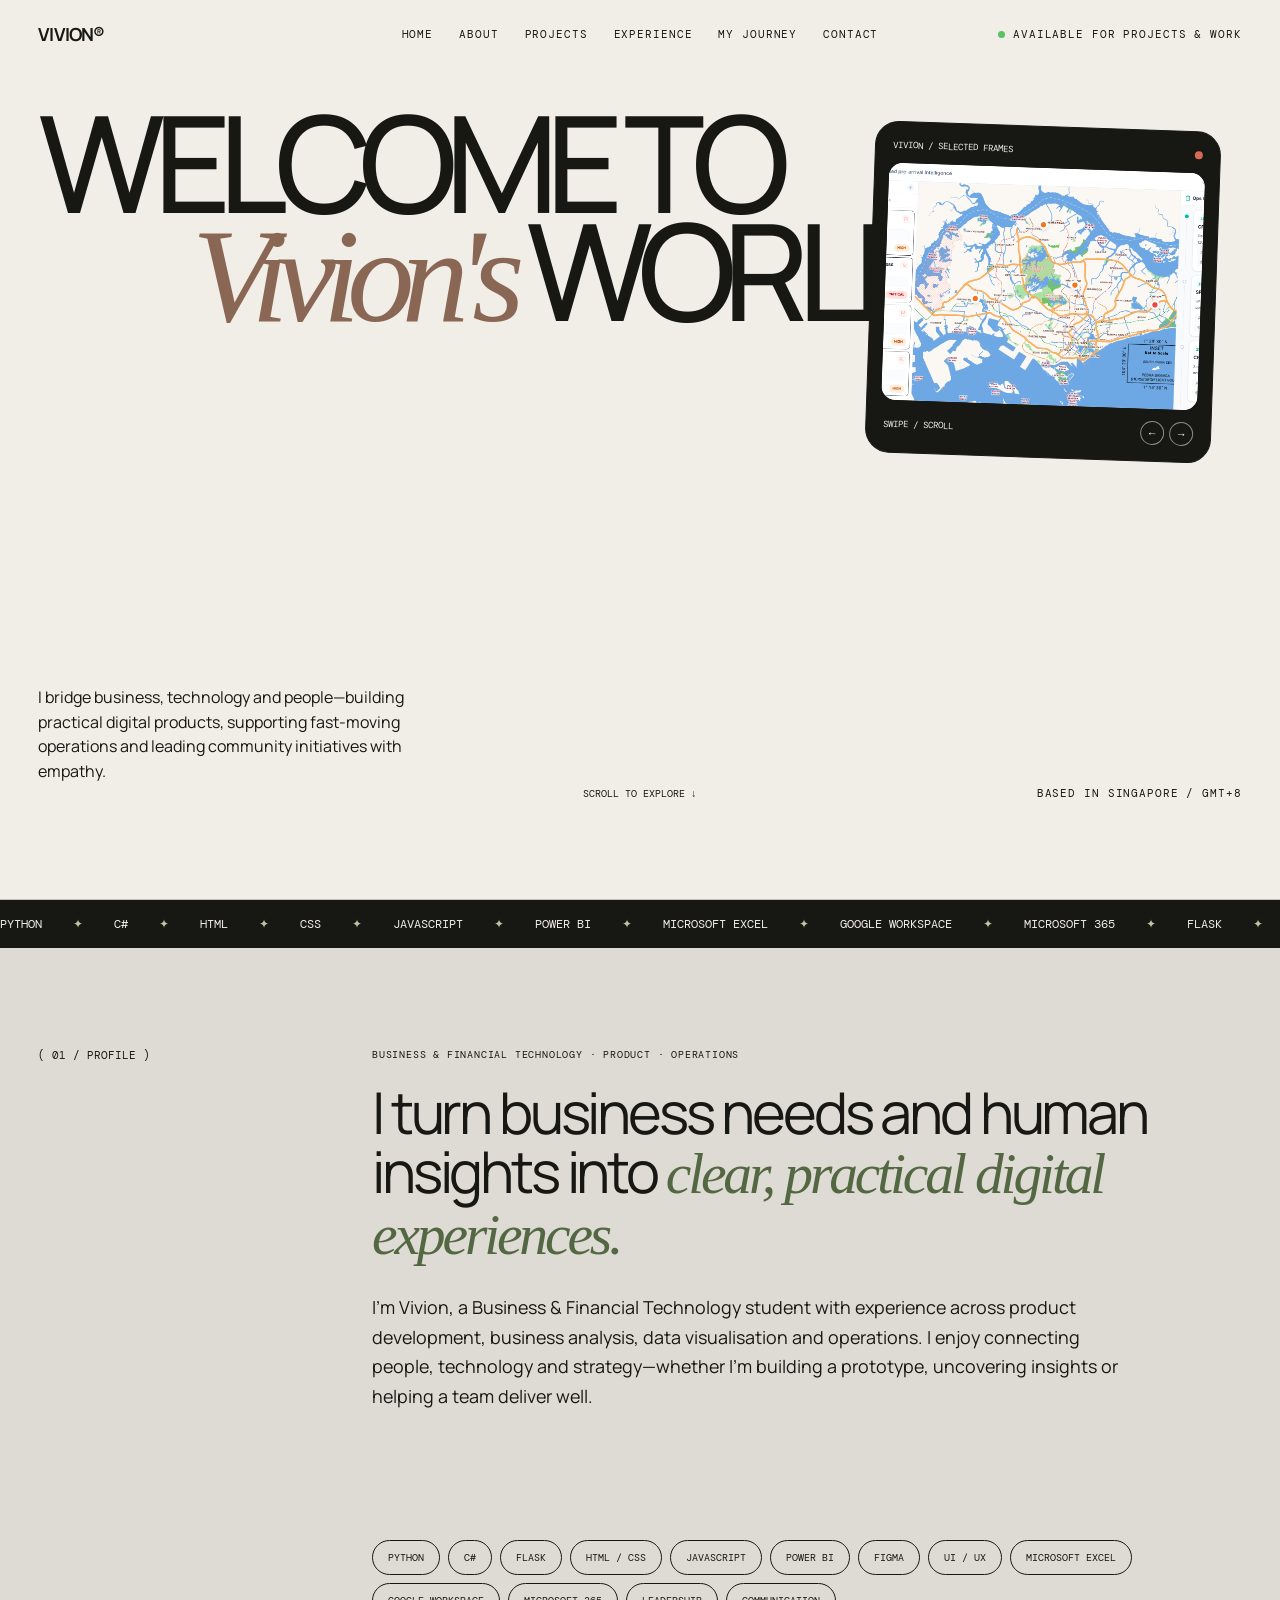
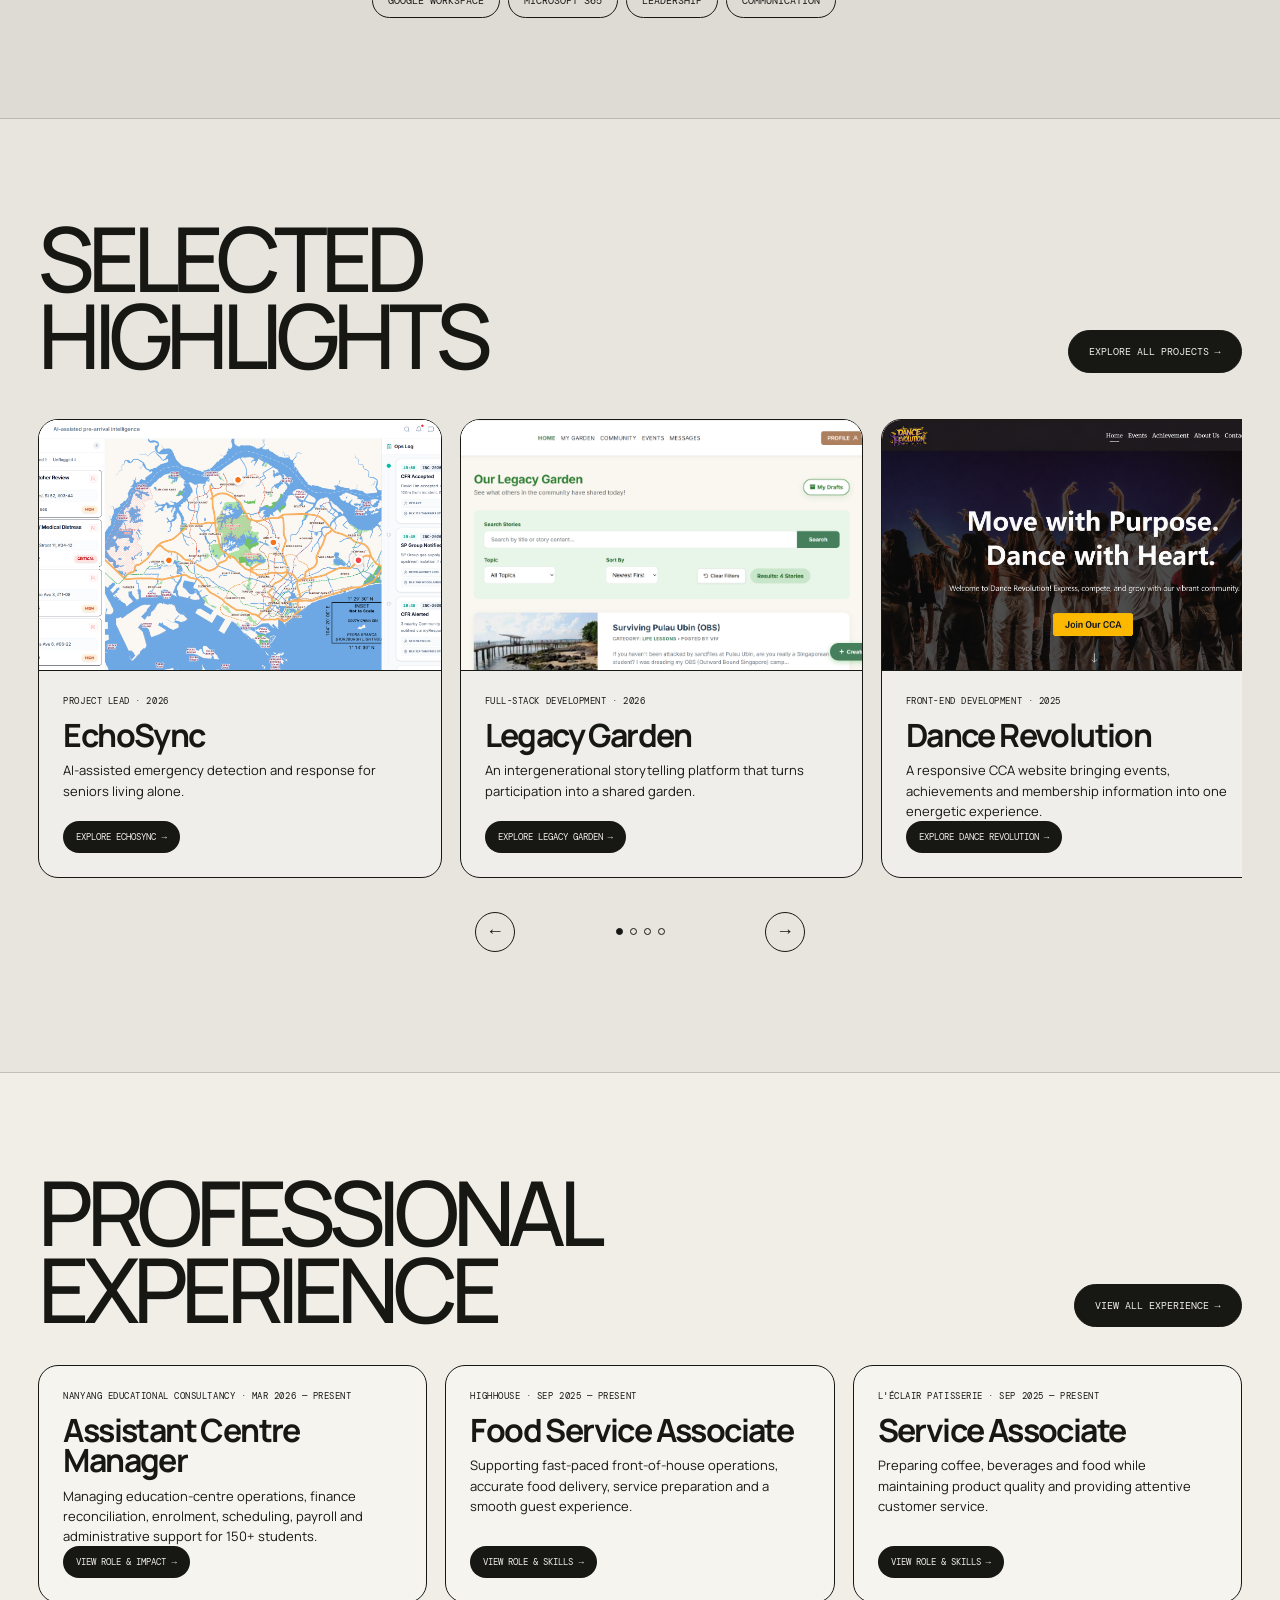
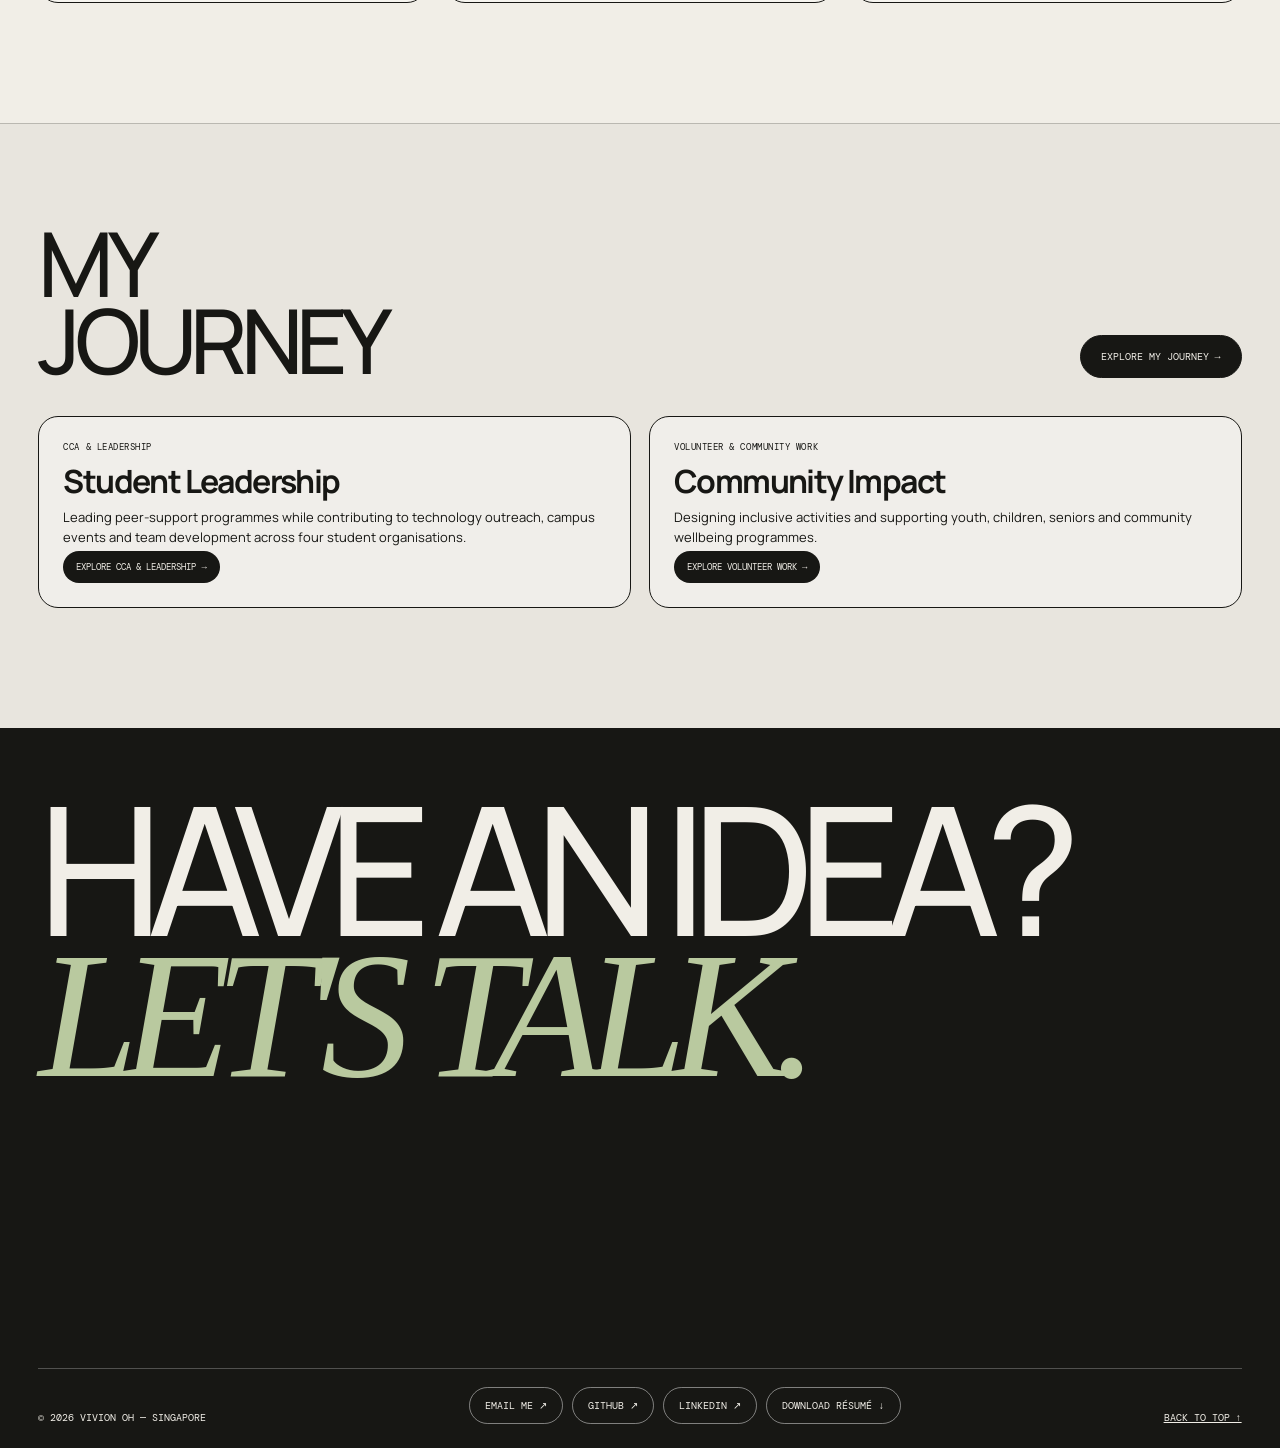
==== index.html @ d079654f "g" ====
<!doctype html>
<html lang="en">
<head>
  <meta charset="UTF-8">
  <meta name="viewport" content="width=device-width, initial-scale=1.0">
  <meta name="description" content="Vivion — multidisciplinary digital designer and creative developer.">
  <title>Vivion — Digital Designer</title>
  <style>
    @import url('https://fonts.googleapis.com/css2?family=DM+Mono:wght@300;400;500&family=Manrope:wght@400;500;600;700&display=swap');

    :root {
      --ink: #171714;
      --paper: #f1eee7;
      --acid: #b9c99f;
      --orange: #8a6654;
      --blue: #d8ddd3;
      --line: rgba(23, 23, 20, .22);
    }

    * { box-sizing: border-box; }
    html { scroll-behavior: smooth; }
    body {
      margin: 0;
      color: var(--ink);
      background: var(--paper);
      font-family: Manrope, sans-serif;
      overflow-x: hidden;
    }

    a, button { color: inherit; }
    ::selection { color: var(--ink); background: var(--acid); }

    .loader {
      position: fixed;
      inset: 0;
      z-index: 99;
      display: grid;
      align-items: end;
      padding: clamp(24px, 5vw, 72px);
      color: var(--paper);
      background: var(--ink);
      transition: transform .9s cubic-bezier(.77,0,.18,1);
    }
    .loader.done { transform: translateY(-101%); }
    .loader-title { max-width: 1400px; font-size: clamp(50px, 11vw, 170px); line-height: .78; letter-spacing: -.085em; text-transform: uppercase; }
    .loader-title em { color: var(--acid); font-family: "Times New Roman", serif; font-weight: 400; text-transform: none; }
    .loader small { position: absolute; top: 32px; right: 40px; font: 12px DM Mono, monospace; }

    nav {
      position: fixed;
      z-index: 80;
      top: 0;
      left: 0;
      width: 100%;
      padding: 22px clamp(20px, 3vw, 44px);
      display: grid;
      grid-template-columns: 1fr auto 1fr;
      align-items: center;
      font: 11px DM Mono, monospace;
      text-transform: uppercase;
      letter-spacing: .08em;
      background: rgba(241,238,231,.88);
      border-bottom: 1px solid transparent;
      backdrop-filter: blur(14px);
      transition: border-color .25s;
    }
    nav.scrolled { border-color: var(--line); }
    .brand { font: 700 18px Manrope, sans-serif; letter-spacing: -.05em; text-decoration: none; }
    .nav-links { display: flex; align-items: center; gap: 26px; }
    .nav-links a { text-decoration: none; }
    .nav-links a::after { content: ""; display: block; width: 0; height: 1px; background: currentColor; transition: width .25s; }
    .nav-links a:hover::after { width: 100%; }
    .availability { justify-self: end; display: flex; align-items: center; gap: 8px; }
    .availability::before { content: ""; width: 7px; height: 7px; background: #58c366; border-radius: 50%; animation: pulse 1.8s infinite; }

    .hero {
      min-height: 100svh;
      padding: clamp(105px, 12vh, 145px) clamp(20px, 3vw, 44px) clamp(28px, 5vh, 50px);
      display: grid;
      grid-template-rows: auto 1fr auto;
      gap: clamp(35px, 6vh, 75px);
      position: relative;
      border-bottom: 1px solid var(--line);
    }
    .eyebrow { font: 11px DM Mono, monospace; text-transform: uppercase; letter-spacing: .08em; }
    .hero-title {
      margin: 0;
      max-width: 1500px;
      font-size: clamp(58px, 10.5vw, 168px);
      font-weight: 500;
      line-height: .8;
      letter-spacing: -.095em;
      text-transform: uppercase;
      align-self: center;
      position: relative;
      z-index: 1;
    }
    .hero-title .line { display: block; overflow: hidden; }
    .hero-title .line span { display: block; transform: translateY(110%); transition: transform 1s cubic-bezier(.16,1,.3,1); }
    .ready .hero-title .line span { transform: translateY(0); }
    .hero-title .line:nth-child(2) span { transition-delay: .12s; padding-left: 12vw; }
    .accent { font-family: "Times New Roman", serif; font-weight: 400; font-style: italic; text-transform: none; color: var(--orange); }
    .hero-bottom { display: grid; grid-template-columns: 1fr 1fr 1fr; align-items: end; gap: 24px; }
    .hero-copy { max-width: 560px; font-size: clamp(14px, 1.25vw, 18px); line-height: 1.55; }
    .scroll { justify-self: center; font: 10px DM Mono, monospace; text-transform: uppercase; }
    .hero-camera {
      position: absolute;
      right: clamp(20px, 5vw, 80px);
      top: clamp(105px, 14vh, 145px);
      width: clamp(260px, 27vw, 440px);
      padding: 14px;
      border: 1px solid var(--ink);
      border-radius: 24px;
      background: var(--ink);
      color: var(--paper);
      z-index: 2;
      transform: rotate(2deg);
    }
    .camera-top { display: flex; justify-content: space-between; align-items: center; padding: 3px 3px 12px; font: 9px DM Mono, monospace; text-transform: uppercase; }
    .camera-dot { width: 8px; height: 8px; border-radius: 50%; background: #d96855; }
    .camera-screen { display: flex; gap: 7px; overflow-x: auto; scroll-snap-type: x mandatory; scrollbar-width: none; border-radius: 14px; }
    .camera-screen::-webkit-scrollbar { display: none; }
    .camera-screen img { flex: 0 0 100%; width: 100%; aspect-ratio: 4/3; object-fit: cover; object-position: top center; scroll-snap-align: start; background: white; }
    .camera-bottom { display: flex; justify-content: space-between; align-items: center; padding: 12px 3px 2px; font: 9px DM Mono, monospace; text-transform: uppercase; }
    .camera-controls { display: flex; gap: 5px; }
    .camera-controls button { width: 24px; height: 24px; border: 1px solid rgba(255,255,255,.5); border-radius: 50%; color: white; background: transparent; font-size: 11px; }

    .marquee { overflow: hidden; padding: 16px 0; background: var(--ink); color: var(--paper); }
    .marquee-track { display: flex; width: max-content; animation: marquee 20s linear infinite; }
    .marquee span { font: 12px DM Mono, monospace; text-transform: uppercase; white-space: nowrap; }
    .marquee i { color: var(--acid); margin: 0 24px; font-style: normal; }

    .work { padding: 90px clamp(20px, 3vw, 44px) 130px; }
    .home-detail { display: none; }
    .home-previews { padding: 100px clamp(20px, 3vw, 44px) 120px; border-top: 1px solid var(--line); }
    .home-previews.alt { background: #e8e5de; }
    .preview-heading { display: flex; justify-content: space-between; align-items: end; gap: 24px; margin-bottom: 38px; }
    .preview-heading h2 { margin: 0; font-size: clamp(48px, 7vw, 108px); font-weight: 500; line-height: .86; letter-spacing: -.075em; text-transform: uppercase; }
    .view-more { flex: 0 0 auto; padding: 14px 20px; border: 1px solid var(--ink); border-radius: 999px; color: var(--paper); background: var(--ink); font: 10px DM Mono, monospace; text-decoration: none; text-transform: uppercase; transition: transform .2s, background .2s, color .2s; }
    .view-more:hover { color: var(--ink); background: var(--acid); transform: translateY(-2px); }
    .preview-grid { display: grid; grid-template-columns: repeat(3, minmax(0,1fr)); gap: 18px; }
    .preview-grid.two-up { grid-template-columns: repeat(2, minmax(0,1fr)); }
    .preview-card { min-width: 0; border: 1px solid var(--ink); border-radius: 20px; overflow: hidden; color: inherit; background: rgba(255,255,255,.34); text-decoration: none; transition: transform .3s, box-shadow .3s; display: flex; flex-direction: column; }
    .preview-card:hover { transform: translateY(-7px); box-shadow: 0 20px 40px rgba(23,23,20,.12); }
    .preview-card img { width: 100%; aspect-ratio: 16/10; display: block; object-fit: cover; object-position: top center; border-bottom: 1px solid var(--ink); background: white; }
    .preview-card-body { min-height: 190px; padding: 24px; display: flex; flex: 1; flex-direction: column; }
    .preview-card .card-kicker { font: 9px DM Mono, monospace; text-transform: uppercase; letter-spacing: .06em; }
    .preview-card h3 { margin: 13px 0 10px; font-size: clamp(25px, 2.5vw, 39px); line-height: .95; letter-spacing: -.05em; }
    .preview-card p { margin: 0; font-size: 13px; line-height: 1.55; }
    .preview-card .card-link { width: max-content; margin-top: auto; padding: 10px 13px; border-radius: 999px; color: var(--paper); background: var(--ink); font: 9px DM Mono, monospace; text-transform: uppercase; transition: color .2s, background .2s; }
    .preview-card:hover .card-link { color: var(--ink); background: var(--acid); }
    .project-scroll { position: relative; }
    .project-scroll .preview-grid { display: flex; gap: 18px; overflow-x: auto; padding: 8px 2px 18px; scroll-snap-type: x mandatory; scrollbar-width: none; }
    .project-scroll .preview-grid::-webkit-scrollbar { display: none; }
    .project-scroll .preview-card { flex: 0 0 min(31.5vw, 520px); min-width: 340px; scroll-snap-align: start; }
    .carousel-controls { display: grid; grid-template-columns: 40px 1fr 40px; align-items: center; gap: 18px; max-width: 330px; margin: 16px auto 0; }
    .carousel-arrow { width: 40px; height: 40px; border: 1px solid var(--ink); border-radius: 50%; background: transparent; cursor: pointer; font-size: 18px; transition: color .2s, background .2s; }
    .carousel-arrow:hover { color: var(--paper); background: var(--ink); }
    .carousel-dots { display: flex; justify-content: center; gap: 7px; }
    .carousel-dot { width: 7px; height: 7px; padding: 0; border: 1px solid var(--ink); border-radius: 50%; background: transparent; cursor: pointer; }
    .carousel-dot.active { background: var(--ink); }
    .project-cover { aspect-ratio: 16/10; display: grid; place-items: center; overflow: hidden; border-bottom: 1px solid var(--ink); position: relative; }
    .project-cover::before, .project-cover::after { content: ""; position: absolute; border: 1px solid var(--ink); border-radius: 50%; }
    .project-cover::before { width: 48%; aspect-ratio: 1; background: var(--acid); transform: translate(-38%, 20%); }
    .project-cover::after { width: 35%; aspect-ratio: 1; background: var(--blue); transform: translate(65%, -35%); }
    .project-cover.lovet::before { background: var(--orange); transform: translate(42%, 25%); }
    .project-cover.lovet::after { background: #f4a7bb; transform: translate(-70%, -28%); }
    .project-cover span { position: relative; z-index: 1; font-size: clamp(30px, 4vw, 62px); font-weight: 600; letter-spacing: -.07em; }
    .section-head { display: flex; justify-content: space-between; align-items: end; margin-bottom: 35px; }
    .section-head h2 { margin: 0; font-size: clamp(50px, 8vw, 120px); font-weight: 500; line-height: .85; letter-spacing: -.075em; text-transform: uppercase; }
    .section-head p { font: 11px DM Mono, monospace; text-transform: uppercase; }
    .project {
      display: grid;
      grid-template-columns: 60px 1fr auto;
      gap: 24px;
      align-items: center;
      padding: 22px 0;
      border-top: 1px solid var(--ink);
      text-decoration: none;
      position: relative;
    }
    .project:last-child { border-bottom: 1px solid var(--ink); }
    .project-num, .project-meta { font: 10px DM Mono, monospace; text-transform: uppercase; }
    .project-main { min-width: 0; }
    .project h3 { margin: 0; font-size: clamp(34px, 5.5vw, 82px); font-weight: 500; letter-spacing: -.065em; line-height: .95; transition: transform .35s; }
    .project:hover h3 { transform: translateX(18px); }
    .project-copy { max-width: 760px; margin: 14px 0 0; font-size: 13px; line-height: 1.55; letter-spacing: 0; }
    .project-skills { display: flex; flex-wrap: wrap; gap: 6px; margin-top: 14px; }
    .project-skills span { padding: 5px 9px; border: 1px solid var(--ink); border-radius: 999px; font: 8px DM Mono, monospace; text-transform: uppercase; letter-spacing: .04em; }
    .project-preview {
      position: fixed;
      z-index: 20;
      width: 300px;
      height: 210px;
      pointer-events: none;
      opacity: 0;
      transform: translate(-50%,-50%) scale(.8) rotate(-4deg);
      transition: opacity .2s, transform .35s;
      border: 8px solid var(--paper);
      box-shadow: 0 20px 50px rgba(0,0,0,.2);
      overflow: hidden;
    }
    .project-preview.show { opacity: 1; transform: translate(-50%,-50%) scale(1) rotate(-2deg); }
    .preview-art { width: 100%; height: 100%; position: relative; background: var(--acid); }
    .preview-art::before { content: ""; position: absolute; inset: 15%; border-radius: 50%; background: var(--orange); box-shadow: 55px 25px 0 var(--blue), -45px 40px 0 var(--ink); }
    .preview-art.has-image { background: #e8f3e9; }
    .preview-art.has-image::before { display: none; }
    .preview-art img { width: 100%; height: 100%; display: block; object-fit: cover; object-position: top center; }
    .project:nth-of-type(2) .preview-art { background: var(--blue); filter: hue-rotate(30deg); }
    .project:nth-of-type(3) .preview-art { background: var(--orange); filter: hue-rotate(90deg); }

    .project-cards { display: grid; gap: 28px; }
    .case-card { padding: clamp(24px, 4vw, 58px); border: 1px solid var(--ink); border-radius: 28px; background: rgba(255,255,255,.34); overflow: hidden; }
    .case-top { display: grid; grid-template-columns: minmax(0,1.6fr) minmax(230px,.7fr); gap: 5vw; align-items: start; }
    .case-card h3 { margin: 0; font-size: clamp(38px, 5.6vw, 82px); line-height: .9; letter-spacing: -.065em; }
    .case-award { display: block; max-width: 900px; margin-bottom: 30px; padding: 0 0 18px; border-bottom: 1px solid var(--ink); color: #536743; font: 600 clamp(18px, 2.3vw, 34px) Manrope, sans-serif; line-height: 1.05; text-transform: uppercase; letter-spacing: -.035em; }
    .case-role { display: block; margin-top: 22px; font: 500 11px DM Mono, monospace; text-transform: uppercase; letter-spacing: .07em; }
    .case-date { justify-self: end; font: 10px DM Mono, monospace; text-transform: uppercase; }
    .case-summary { max-width: 1050px; margin: 30px 0 0; font-size: clamp(16px, 1.5vw, 21px); line-height: 1.55; }
    .case-tags { display: flex; flex-wrap: wrap; gap: 8px; margin-top: 25px; }
    .case-tags span { padding: 8px 12px; border: 1px solid var(--ink); border-radius: 999px; font: 9px DM Mono, monospace; text-transform: uppercase; }
    .case-details { display: grid; grid-template-columns: 1fr 1fr; gap: clamp(28px, 5vw, 80px); margin-top: 42px; padding-top: 32px; border-top: 1px solid var(--ink); }
    .case-details h4 { margin: 0 0 16px; font-size: 21px; letter-spacing: -.03em; }
    .case-details ul { margin: 0; padding-left: 19px; }
    .case-details li { margin: 0 0 9px; font-size: 14px; line-height: 1.55; }
    .case-media { margin-top: 40px; display: grid; grid-template-columns: 1.7fr .8fr; gap: 12px; }
    .case-media img { width: 100%; height: clamp(230px, 37vw, 560px); display: block; border: 1px solid var(--ink); border-radius: 18px; object-fit: cover; object-position: top center; background: white; }
    .case-media .media-note { border-radius: 18px; padding: 25px; background: var(--ink); color: var(--paper); display: flex; flex-direction: column; justify-content: space-between; }
    .media-note span { font: 9px DM Mono, monospace; text-transform: uppercase; }
    .media-note strong { font-size: clamp(27px, 3vw, 46px); line-height: .95; letter-spacing: -.05em; }
    .case-card.echo, .case-card.legacy, .case-card.dance { background: #e8e5de; }
    .case-card.compact .case-media { grid-template-columns: 1fr; }
    .visual-panel { min-height: 260px; border-radius: 18px; border: 1px solid var(--ink); display: grid; place-items: center; background: var(--paper); position: relative; overflow: hidden; }
    .visual-panel::before { content: ""; width: 170px; aspect-ratio: 1; border-radius: 50%; background: var(--accent-color, var(--orange)); box-shadow: 80px 20px 0 var(--blue), -80px 35px 0 var(--acid); }
    .visual-panel span { position: absolute; font: 10px DM Mono, monospace; text-transform: uppercase; }
    .image-gallery { margin-top: 40px; display: grid; grid-template-columns: repeat(3, minmax(0,1fr)); gap: 12px; }
    .gallery-item { aspect-ratio: 16 / 9; min-height: 190px; position: relative; overflow: hidden; border: 1px solid var(--ink); border-radius: 15px; background: #f8f7f2; }
    .gallery-item:first-child { grid-column: span 2; grid-row: span 2; aspect-ratio: auto; }
    .gallery-item img { width: 100%; height: 100%; min-height: 0; display: block; object-fit: cover; object-position: top center; transition: transform .4s; }
    .gallery-item.contain img { object-fit: contain; object-position: center; }
    .gallery-item:hover img { transform: scale(1.025); }
    .gallery-item::after { content: "View ↗"; position: absolute; right: 10px; bottom: 10px; padding: 6px 8px; border-radius: 999px; color: var(--paper); background: rgba(23,23,20,.85); font: 8px DM Mono, monospace; text-transform: uppercase; }
    .image-gallery.collapsed .gallery-item:nth-child(n+6) { display: none; }
    .gallery-more { aspect-ratio: 16 / 9; min-height: 190px; border: 1px solid var(--ink); border-radius: 15px; color: var(--paper); background: var(--ink); font: 500 clamp(28px, 4vw, 58px) Manrope, sans-serif; letter-spacing: -.05em; }
    .gallery-more small { display: block; margin-top: 6px; font: 8px DM Mono, monospace; text-transform: uppercase; letter-spacing: .08em; }
    .lightbox { position: fixed; inset: 0; z-index: 200; display: none; grid-template-columns: minmax(0,2fr) minmax(270px,.7fr); gap: 30px; align-items: center; padding: 50px 80px; background: rgba(16,16,14,.97); }
    .lightbox.open { display: grid; }
    .lightbox img { max-width: 100%; max-height: 88vh; object-fit: contain; justify-self: center; }
    .lightbox-info { color: var(--paper); padding: 26px; border-left: 1px solid rgba(255,255,255,.25); }
    .lightbox-info span { font: 9px DM Mono, monospace; text-transform: uppercase; letter-spacing: .08em; color: var(--acid); }
    .lightbox-info h3 { margin: 12px 0 16px; font-size: clamp(26px, 3vw, 46px); line-height: .95; letter-spacing: -.05em; }
    .lightbox-info p { margin: 0; font-size: 14px; line-height: 1.65; color: rgba(241,238,231,.76); }
    .lightbox button { position: absolute; border: 1px solid rgba(255,255,255,.5); border-radius: 999px; color: white; background: rgba(0,0,0,.35); font: 11px DM Mono, monospace; }
    .lightbox-close { top: 20px; right: 20px; padding: 10px 14px; }
    .lightbox-prev, .lightbox-next { top: 50%; width: 44px; height: 44px; }
    .lightbox-prev { left: 20px; }
    .lightbox-next { right: 20px; }

    .experience-section { padding: 100px clamp(20px, 3vw, 44px); border-top: 1px solid var(--line); }
    .experience-section.alt { background: #e8e5de; }
    .experience-section.orange { background: #dedbd4; }
    .experience-grid { display: grid; grid-template-columns: minmax(220px, .8fr) 2fr; gap: 7vw; }
    .section-label { margin: 0; font: 11px DM Mono, monospace; text-transform: uppercase; letter-spacing: .08em; }
    .section-label strong { display: block; margin-top: 18px; font: 500 clamp(42px, 6vw, 90px) Manrope, sans-serif; line-height: .88; letter-spacing: -.07em; text-transform: uppercase; }
    .entries { border-top: 1px solid var(--ink); }
    .entry, .entry.no-logo { display: grid; grid-template-columns: 120px 1fr; gap: 24px; padding: 26px 0 38px; border-bottom: 1px solid var(--ink); }
    .entry-group { padding: 30px 0 18px; border-bottom: 1px solid var(--ink); }
    .entry-group-title { margin: 0 0 14px 204px; font: 600 11px DM Mono, monospace; text-transform: uppercase; letter-spacing: .07em; }
    .role-timeline { position: relative; }
    .role-timeline::before { content: ""; position: absolute; top: 32px; bottom: 45px; left: 180px; width: 2px; background: var(--ink); }
    .role-timeline .entry { position: relative; grid-template-columns: 120px 1fr; column-gap: 36px; border-bottom: 0; padding: 24px 0 34px 48px; }
    .role-timeline .entry::before { content: ""; position: absolute; top: 29px; left: 172px; width: 14px; height: 14px; border: 2px solid var(--ink); border-radius: 50%; background: #e8e5de; z-index: 1; }
    .role-timeline .entry:first-child::before { background: var(--ink); box-shadow: inset 0 0 0 3px #e8e5de; }
    .role-timeline .entry + .entry { padding-top: 34px; }
    .role-timeline .entry + .entry::before { top: 39px; }
    .role-timeline .entry h3 { margin-top: 0; }
    .entry-date, .entry-kicker { font: 10px DM Mono, monospace; text-transform: uppercase; letter-spacing: .06em; }
    .entry h3 { margin: 6px 0 10px; font-size: clamp(25px, 3vw, 44px); line-height: 1; letter-spacing: -.045em; }
    .entry p { max-width: 690px; margin: 0; font-size: 14px; line-height: 1.6; }
    .entry-skills { display: flex; flex-wrap: wrap; gap: 7px; margin-top: 18px; }
    .entry-skills span { padding: 6px 10px; border: 1px solid var(--ink); border-radius: 999px; font: 9px DM Mono, monospace; text-transform: uppercase; letter-spacing: .05em; }
    .placeholder { opacity: .58; }

    .about {
      min-height: 75vh;
      padding: 100px clamp(20px, 3vw, 44px);
      background: #dedbd4;
      display: grid;
      grid-template-columns: minmax(180px, .65fr) 2.2fr;
      gap: 6vw;
    }
    .about h2 { margin: 0; font: 11px DM Mono, monospace; text-transform: uppercase; }
    .profile-summary { max-width: 1050px; }
    .profile-kicker { display: block; margin-bottom: 22px; font: 10px DM Mono, monospace; text-transform: uppercase; letter-spacing: .08em; }
    .about-copy { margin: 0; font-size: clamp(32px, 4.5vw, 68px); line-height: 1.02; letter-spacing: -.055em; }
    .about-copy em { font-family: "Times New Roman", serif; font-weight: 400; color: #536743; }
    .about-note { max-width: 750px; margin: 28px 0 0; font-size: clamp(15px, 1.4vw, 19px); line-height: 1.65; }
    .skills { grid-column: 2; display: flex; flex-wrap: wrap; gap: 8px; align-self: end; margin-top: 52px; }
    .skills span { border: 1px solid var(--ink); border-radius: 999px; padding: 10px 15px; font: 10px DM Mono, monospace; text-transform: uppercase; }

    footer { min-height: 80vh; padding: 70px clamp(20px, 3vw, 44px) 24px; background: var(--ink); color: var(--paper); display: flex; flex-direction: column; justify-content: space-between; }
    footer h2 { margin: 0; font-size: clamp(70px, 14vw, 210px); font-weight: 500; line-height: .78; letter-spacing: -.09em; text-transform: uppercase; }
    footer h2 em { color: var(--acid); font-family: "Times New Roman", serif; font-weight: 400; }
    .footer-row { display: flex; justify-content: space-between; gap: 24px; align-items: end; border-top: 1px solid rgba(255,255,255,.25); padding-top: 18px; font: 10px DM Mono, monospace; text-transform: uppercase; }
    .socials { display: flex; flex-wrap: wrap; gap: 9px; }
    .socials a { padding: 11px 15px; border: 1px solid rgba(255,255,255,.45); border-radius: 999px; text-decoration: none; transition: background .2s, color .2s; }
    .socials a:hover { color: var(--ink); background: var(--acid); }

    [data-reveal] { opacity: 0; transform: translateY(45px); transition: opacity .8s, transform .8s cubic-bezier(.16,1,.3,1); }
    [data-reveal].visible { opacity: 1; transform: none; }
    @keyframes marquee { to { transform: translateX(-50%); } }
    @keyframes float { 50% { transform: translateY(10px) rotate(5deg); } }
    @keyframes pulse { 50% { box-shadow: 0 0 0 6px rgba(88,195,102,0); } }

    @media (max-width: 720px) {
      nav { grid-template-columns: 1fr auto; }
      .nav-links { display: flex; gap: 13px; max-width: 66vw; overflow-x: auto; scrollbar-width: none; }
      .nav-links::-webkit-scrollbar { display: none; }
      .availability { display: none; }
      .hero { min-height: auto; padding-top: 105px; gap: 44px; }
      .hero-title { font-size: clamp(52px, 17.5vw, 92px); line-height: .82; padding-top: 75px; }
      .hero-title .line:nth-child(2) span { padding-left: 0; }
      .hero-bottom { grid-template-columns: 1fr; gap: 20px; }
      .hero-bottom .eyebrow { justify-self: start !important; }
      .scroll { justify-self: start; }
      .hero-camera { position: relative; inset: auto; width: 100%; max-width: 390px; justify-self: end; margin-top: -18px; transform: rotate(1deg); }
      .hero-title { padding-top: 0; }
      .project { grid-template-columns: 34px 1fr; }
      .project-meta { display: none; }
      .project-preview { display: none; }
      .preview-heading { align-items: start; flex-direction: column; }
      .preview-grid { grid-template-columns: 1fr; }
      .preview-grid.two-up { grid-template-columns: 1fr; }
      .preview-card-body { min-height: 0; }
      .project-scroll .preview-grid { display: flex; }
      .project-scroll .preview-card { flex-basis: 84vw; min-width: 280px; }
      .case-top, .case-details, .case-media { grid-template-columns: 1fr; }
      .image-gallery { grid-template-columns: 1fr 1fr; }
      .gallery-item:first-child { grid-column: span 2; grid-row: auto; aspect-ratio: 16 / 9; }
      .lightbox { grid-template-columns: 1fr; padding: 65px 15px 20px; overflow-y: auto; }
      .lightbox-info { border-left: 0; border-top: 1px solid rgba(255,255,255,.25); padding: 22px 5px; }
      .case-date { justify-self: start; }
      .case-media .media-note { min-height: 210px; }
      .experience-grid { grid-template-columns: 1fr; }
      .entry, .entry.no-logo { grid-template-columns: 1fr; gap: 10px; }
      .entry-group-title { margin-left: 28px; }
      .role-timeline::before { left: 5px; top: 24px; bottom: 35px; }
      .role-timeline .entry { grid-template-columns: 1fr; padding: 18px 0 26px 28px; }
      .role-timeline .entry::before, .role-timeline .entry + .entry::before { left: 0; top: 23px; }
      .about { grid-template-columns: 1fr; }
      .profile-summary, .skills { grid-column: 1; }
      footer { min-height: 70vh; }
      .footer-row { align-items: start; flex-direction: column; }
    }

    @media (min-width: 721px) and (max-height: 760px) {
      .hero { gap: 24px; padding-top: 100px; padding-bottom: 24px; }
      .hero-title { font-size: min(9.5vw, 130px); }
      .hero-camera { top: 90px; width: 250px; }
    }
  </style>
</head>
<body>
  <div class="loader"><small>BUILDING YOUR STORY / <b>0</b>%</small><div class="loader-title">Vivion's<br><em>digital portfolio.</em></div></div>

  <nav>
    <a class="brand" href="index.html">VIVION®</a>
    <div class="nav-links"><a href="index.html">Home</a><a href="index.html#about">About</a><a href="projects.html">Projects</a><a href="experience.html#experience">Experience</a><a href="experience.html#leadership">My Journey</a><a href="index.html#contact">Contact</a></div>
    <div class="availability">Available for projects & work</div>
  </nav>

  <main>
    <section class="hero">
      <h1 class="hero-title">
        <span class="line"><span>Welcome to</span></span>
        <span class="line"><span><i class="accent">Vivion's</i> world.</span></span>
      </h1>
      <div class="hero-camera" aria-label="Scrollable project preview camera">
        <div class="camera-top"><span>Vivion / Selected frames</span><i class="camera-dot"></i></div>
        <div class="camera-screen">
          <img src="assets/echosync-gallery/screen-01.png" alt="EchoSync dashboard preview">
          <img src="assets/legacy-garden.png" alt="Legacy Garden preview">
          <img src="assets/echosync-gallery/screen-06.png" alt="EchoSync mobile responder preview">
        </div>
        <div class="camera-bottom"><span>Swipe / scroll</span><div class="camera-controls"><button type="button" data-camera="-1" aria-label="Previous image">←</button><button type="button" data-camera="1" aria-label="Next image">→</button></div></div>
      </div>
      <div class="hero-bottom">
        <p class="hero-copy">I bridge business, technology and people—building practical digital products, supporting fast-moving operations and leading community initiatives with empathy.</p>
        <span class="scroll">Scroll to explore ↓</span>
        <span class="eyebrow" style="justify-self:end">Based in Singapore / GMT+8</span>
      </div>
    </section>

    <div class="marquee" aria-hidden="true"><div class="marquee-track">
      <span>Python <i>✦</i> C# <i>✦</i> HTML <i>✦</i> CSS <i>✦</i> JavaScript <i>✦</i> Power BI <i>✦</i> Microsoft Excel <i>✦</i> Google Workspace <i>✦</i> Microsoft 365 <i>✦</i> Flask <i>✦</i> Figma <i>✦</i>&nbsp;</span>
      <span>Python <i>✦</i> C# <i>✦</i> HTML <i>✦</i> CSS <i>✦</i> JavaScript <i>✦</i> Power BI <i>✦</i> Microsoft Excel <i>✦</i> Google Workspace <i>✦</i> Microsoft 365 <i>✦</i> Flask <i>✦</i> Figma <i>✦</i>&nbsp;</span>
    </div></div>

    <section class="about" id="about">
      <h2 data-reveal>( 01 / Profile )</h2>
      <div class="profile-summary" data-reveal>
        <span class="profile-kicker">Business &amp; Financial Technology · Product · Operations</span>
        <p class="about-copy">I turn business needs and human insights into <em>clear, practical digital experiences.</em></p>
        <p class="about-note">I’m Vivion, a Business &amp; Financial Technology student with experience across product development, business analysis, data visualisation and operations. I enjoy connecting people, technology and strategy—whether I’m building a prototype, uncovering insights or helping a team deliver well.</p>
      </div>
      <div class="skills" data-reveal><span>Python</span><span>C#</span><span>Flask</span><span>HTML / CSS</span><span>JavaScript</span><span>Power BI</span><span>Figma</span><span>UI / UX</span><span>Microsoft Excel</span><span>Google Workspace</span><span>Microsoft 365</span><span>Leadership</span><span>Communication</span></div>
    </section>

    <section class="home-previews alt" id="highlights">
      <div class="preview-heading" data-reveal><h2>Selected<br>highlights</h2><a class="view-more" href="projects.html">Explore all projects &rarr;</a></div>
      <div class="project-scroll">
      <div class="preview-grid" aria-label="Scrollable project highlights">
        <a class="preview-card" href="projects.html#echosync" data-reveal><img src="assets/echosync-gallery/screen-01.png" alt="EchoSync operations dashboard"><div class="preview-card-body"><span class="card-kicker">Project lead &middot; 2026</span><h3>EchoSync</h3><p>AI-assisted emergency detection and response for seniors living alone.</p><span class="card-link">Explore EchoSync &rarr;</span></div></a>
        <a class="preview-card" href="projects.html#legacy-garden" data-reveal><img src="assets/legacy-garden.png" alt="Legacy Garden community platform"><div class="preview-card-body"><span class="card-kicker">Full-stack development &middot; 2026</span><h3>Legacy Garden</h3><p>An intergenerational storytelling platform that turns participation into a shared garden.</p><span class="card-link">Explore Legacy Garden &rarr;</span></div></a>
        <a class="preview-card" href="projects.html#dance-revolution" data-reveal><img src="assets/dance-revolution-gallery/home.png" alt="Dance Revolution CCA website homepage"><div class="preview-card-body"><span class="card-kicker">Front-end development · 2025</span><h3>Dance Revolution</h3><p>A responsive CCA website bringing events, achievements and membership information into one energetic experience.</p><span class="card-link">Explore Dance Revolution &rarr;</span></div></a>
        <a class="preview-card" href="projects.html#lovet" data-reveal><img src="assets/lovet-gallery/lovet-market-attractiveness.png" alt="Lovet Power BI market attractiveness dashboard"><div class="preview-card-body"><span class="card-kicker">Power BI · Market analysis</span><h3>Lovet</h3><p>An interactive market-entry dashboard evaluating apparel growth, consumer demand, sustainability and expansion readiness across global markets.</p><span class="card-link">Explore Lovet analysis &rarr;</span></div></a>
      </div>
      <div class="carousel-controls" aria-label="Project carousel controls">
        <button class="carousel-arrow" type="button" data-project-direction="-1" aria-label="Previous project">&larr;</button>
        <div class="carousel-dots" aria-label="Choose a project"></div>
        <button class="carousel-arrow" type="button" data-project-direction="1" aria-label="Next project">&rarr;</button>
      </div>
      </div>
    </section>

    <section class="home-previews" id="experience-preview">
      <div class="preview-heading" data-reveal><h2>Professional<br>experience</h2><a class="view-more" href="experience.html#experience">View all experience &rarr;</a></div>
      <div class="preview-grid">
        <a class="preview-card" href="experience.html#nanyang" data-reveal><div class="preview-card-body"><span class="card-kicker">Nanyang Educational Consultancy · Mar 2026 &mdash; Present</span><h3>Assistant Centre Manager</h3><p>Managing education-centre operations, finance reconciliation, enrolment, scheduling, payroll and administrative support for 150+ students.</p><span class="card-link">View role &amp; impact &rarr;</span></div></a>
        <a class="preview-card" href="experience.html#highhouse" data-reveal><div class="preview-card-body"><span class="card-kicker">HighHouse · Sep 2025 &mdash; Present</span><h3>Food Service Associate</h3><p>Supporting fast-paced front-of-house operations, accurate food delivery, service preparation and a smooth guest experience.</p><span class="card-link">View role &amp; skills &rarr;</span></div></a>
        <a class="preview-card" href="experience.html#leclair" data-reveal><div class="preview-card-body"><span class="card-kicker">L'éclair Patisserie · Sep 2025 &mdash; Present</span><h3>Service Associate</h3><p>Preparing coffee, beverages and food while maintaining product quality and providing attentive customer service.</p><span class="card-link">View role &amp; skills &rarr;</span></div></a>
      </div>
    </section>

    <section class="home-previews alt" id="journey-preview">
      <div class="preview-heading" data-reveal><h2>My<br>journey</h2><a class="view-more" href="experience.html#leadership">Explore my journey &rarr;</a></div>
      <div class="preview-grid two-up">
        <a class="preview-card" href="experience.html#leadership" data-reveal><div class="preview-card-body"><span class="card-kicker">CCA &amp; leadership</span><h3>Student Leadership</h3><p>Leading peer-support programmes while contributing to technology outreach, campus events and team development across four student organisations.</p><span class="card-link">Explore CCA &amp; leadership &rarr;</span></div></a>
        <a class="preview-card" href="experience.html#volunteer" data-reveal><div class="preview-card-body"><span class="card-kicker">Volunteer &amp; community work</span><h3>Community Impact</h3><p>Designing inclusive activities and supporting youth, children, seniors and community wellbeing programmes.</p><span class="card-link">Explore volunteer work &rarr;</span></div></a>
      </div>
    </section>

    <section class="experience-section home-detail" id="experience">
      <div class="experience-grid">
        <h2 class="section-label" data-reveal>( 02 / Experience )<strong>Relevant<br>experience</strong></h2>
        <div class="entries" data-reveal>
          <article class="entry"><span class="entry-date">Mar 2026 — Present</span><div><span class="entry-kicker">Nanyang Educational Consultancy · Singapore</span><h3>Assistant Centre Manager | Personal Assistant</h3><p>Manage daily operations supporting 150+ active students across enrolment, scheduling, invoicing, attendance and payment administration. Reconcile over S$100,000 in monthly tuition revenue, coordinate admissions and tutor deployment across six classrooms, administer payroll for 30+ employees, and maintain operational reporting through Microsoft Excel and Google Sheets.</p><div class="entry-skills"><span>Centre Operations</span><span>Microsoft Excel</span><span>Google Sheets</span><span>Finance Reconciliation</span><span>Payroll</span><span>Scheduling</span><span>Data Management</span></div></div></article>
          <article class="entry"><span class="entry-date">Sep 2025 — Present</span><div><span class="entry-kicker">HighHouse · Part-time</span><h3>Food Service Associate</h3><p>Support front-of-house operations by delivering food accurately and on time, maintaining smooth guest flow during peak periods, and completing service preparation and glass-polishing duties.</p><div class="entry-skills"><span>Food delivery</span><span>Food service operations</span><span>Customer service</span><span>Teamwork</span><span>Time management</span></div></div></article>
          <article class="entry"><span class="entry-date">Sep 2025 — Present</span><div><span class="entry-kicker">L'éclair Patisserie · Part-time</span><h3>Service Associate</h3><p>Prepare high-quality coffee, beverages and food according to standard recipes, practise basic latte art, maintain product consistency and assist customers with attentive front-of-house service.</p><div class="entry-skills"><span>Latte art</span><span>Food service</span><span>Barista skills</span><span>Customer relations</span><span>Quality control</span></div></div></article>
          <article class="entry"><span class="entry-date">Sep 2024 — Mar 2025</span><div><span class="entry-kicker">Smoke & Mirrors Bar · Part-time</span><h3>F&amp;B Associate</h3><p>Managed seating, table coordination and customer enquiries, handled service stations independently during peak periods, and supported accurate billing and smooth service operations.</p><div class="entry-skills"><span>Guest relations</span><span>Food & beverage operations</span><span>Service coordination</span><span>Billing</span><span>Problem solving</span></div></div></article>
        </div>
      </div>
    </section>

    <section class="work home-detail" id="work">
      <div class="section-head" data-reveal><h2>Relevant<br>projects</h2><p>( 03 / Projects ) · 2024—2026</p></div>
      <div class="project-cards">
        <article class="case-card echo" data-reveal>
          <div class="case-top"><div><span class="case-award">SCDF × Dell Lifesavers’ Innovation Challenge 2026 · Top 5 Finalist</span><h3>EchoSync</h3><span class="case-role">Project Lead | Business Analysis | Digital Marketing | Front-end Development</span></div><span class="case-date">Mar 2026 — Jul 2026</span></div>
          <p class="case-summary">An AI-assisted pre-arrival intelligence and first-response ecosystem designed to detect unwitnessed home emergencies for seniors living alone. EchoSync uses privacy-first ambient sensors, Edge AI and voice check-ins to assess distress before routing alerts to caregivers or responders.</p>
          <div class="case-tags"><span>Artificial Intelligence</span><span>IoT</span><span>Edge AI</span><span>Raspberry Pi</span><span>Sensor Fusion</span><span>Voice Recognition</span><span>Dashboard Integration</span></div>
          <div class="case-details"><div><h4>Project Highlights</h4><ul><li>Top 5 Finalist out of 81 teams from 17 institutions in the SCDF and Dell Lifesavers’ Innovation Challenge 2026.</li><li>Built a privacy-first flow without CCTV or facial recognition.</li><li>Combined sound, motion, distance and load signals with explainable risk scoring.</li><li>Created caregiver verification, SCDF dashboard and myResponder-style escalation flows.</li></ul></div><div><h4>My Role & Contributions</h4><ul><li>Supported software development, sensor logic and alert-flow architecture.</li><li>Conducted Raspberry Pi hardware testing and multi-sensor calibration.</li><li>Integrated dashboard alerts and prepared the OpenShift competition demo.</li><li>Contributed to UI design, pitch preparation and the Grand Finale presentation.</li></ul></div></div>
          <div class="image-gallery collapsed" aria-label="EchoSync project gallery">
            <a class="gallery-item" href="assets/echosync-gallery/screen-01.png" data-title="Triage Operations Dashboard" data-description="A central operations view that helps dispatchers understand active incidents, urgency, location and responder activity without searching across multiple systems."><img src="assets/echosync-gallery/screen-01.png" alt="EchoSync triage operations dashboard"></a>
            <a class="gallery-item contain" href="assets/echosync.png" data-title="Emergency Detection Flow" data-description="The end-to-end EchoSync journey: ambient sensing detects a possible fall, a multilingual voice check-in verifies the resident’s condition, and urgent cases are escalated for human response."><img src="assets/echosync.png" alt="EchoSync fall detection, voice check-in and escalation process"></a>
            <a class="gallery-item" href="assets/echosync-gallery/screen-02.png" data-title="Incident Intelligence" data-description="An incident-focused screen combines sensor evidence, confidence level and location context so a human operator can make a faster, better-informed decision."><img src="assets/echosync-gallery/screen-02.png" alt="EchoSync incident intelligence screen"></a>
            <a class="gallery-item" href="assets/echosync-gallery/screen-03.png" data-title="Caregiver Verification" data-description="Lower and medium-risk alerts can be verified by a caregiver first, reducing unnecessary escalation while keeping urgent cases moving quickly toward responders."><img src="assets/echosync-gallery/screen-03.png" alt="EchoSync caregiver verification screen"></a>
            <a class="gallery-item" href="assets/echosync-gallery/screen-04.png"><img src="assets/echosync-gallery/screen-04.png" alt="EchoSync prototype screen 4"></a>
            <a class="gallery-item" href="assets/echosync-gallery/screen-05.png"><img src="assets/echosync-gallery/screen-05.png" alt="EchoSync prototype screen 5"></a>
            <a class="gallery-item" href="assets/echosync-gallery/screen-06.png"><img src="assets/echosync-gallery/screen-06.png" alt="EchoSync prototype screen 6"></a>
            <a class="gallery-item" href="assets/echosync-gallery/screen-07.png"><img src="assets/echosync-gallery/screen-07.png" alt="EchoSync prototype screen 7"></a>
            <a class="gallery-item" href="assets/echosync-gallery/screen-08.png"><img src="assets/echosync-gallery/screen-08.png" alt="EchoSync prototype screen 8"></a>
            <a class="gallery-item" href="assets/echosync-gallery/screen-09.png"><img src="assets/echosync-gallery/screen-09.png" alt="EchoSync prototype screen 9"></a>
            <a class="gallery-item" href="assets/echosync-gallery/screen-10.png"><img src="assets/echosync-gallery/screen-10.png" alt="EchoSync prototype screen 10"></a>
            <a class="gallery-item" href="assets/echosync-gallery/screen-11.png"><img src="assets/echosync-gallery/screen-11.png" alt="EchoSync prototype screen 11"></a>
            <a class="gallery-item" href="assets/echosync-gallery/screen-12.png"><img src="assets/echosync-gallery/screen-12.png" alt="EchoSync prototype screen 12"></a>
            <a class="gallery-item" href="assets/echosync-gallery/screen-13.png"><img src="assets/echosync-gallery/screen-13.png" alt="EchoSync prototype screen 13"></a>
            <a class="gallery-item" href="assets/echosync-gallery/screen-14.png"><img src="assets/echosync-gallery/screen-14.png" alt="EchoSync prototype screen 14"></a>
            <a class="gallery-item" href="assets/echosync-gallery/screen-15.png"><img src="assets/echosync-gallery/screen-15.png" alt="EchoSync prototype screen 15"></a>
            <a class="gallery-item" href="assets/echosync-gallery/screen-16.png"><img src="assets/echosync-gallery/screen-16.png" alt="EchoSync prototype screen 16"></a>
            <a class="gallery-item" href="assets/echosync-gallery/screen-17.png"><img src="assets/echosync-gallery/screen-17.png" alt="EchoSync prototype screen 17"></a>
            <button class="gallery-more" type="button" data-gallery-more data-count="+13">+13<small>View all prototype screens</small></button>
          </div>
        </article>

        <article class="case-card legacy" data-reveal>
          <div class="case-top"><div><span class="case-award">Dell Innovate Dash 2026 · Finalist</span><h3>Legacy Garden</h3><span class="case-role">Project Lead · Full-Stack Developer</span></div><span class="case-date">Oct 2025 — Feb 2026</span></div>
          <p class="case-summary">A reflective digital-storytelling platform connecting seniors and youths. Structured story creation, community discovery, moderation and a gamified garden progression system encourage safe, meaningful interaction and sustained participation.</p>
          <div class="case-tags"><span>HTML</span><span>CSS</span><span>JavaScript</span><span>Python</span><span>Flask</span><span>Jinja2</span><span>Content Moderation</span><span>Speech Recognition</span></div>
          <div class="case-details"><div><h4>Project Highlights</h4><ul><li>Developed story creation, drafts, community discovery and messaging features.</li><li>Connected user activity to a reward-based garden progression system.</li><li>Integrated validation and content moderation for safer user-generated content.</li><li>Designed an accessible experience for users across different age groups.</li></ul></div><div><h4>My Role & Contributions</h4><ul><li>Led full-stack development of story creation and management workflows.</li><li>Implemented database-backed CRUD operations and validation logic.</li><li>Built engagement logic connecting stories to garden rewards.</li><li>Contributed to UX structure, documentation and product narrative.</li></ul></div></div>
          <div class="image-gallery collapsed" aria-label="Legacy Garden project gallery">
            <a class="gallery-item" href="assets/legacy-garden.png" data-title="Community Story Discovery" data-description="The central community feed helps seniors and youths discover stories by topic, search content and engage through comments and reactions in a calm, accessible interface."><img src="assets/legacy-garden.png" alt="Legacy Garden community storytelling interface"></a>
            <a class="gallery-item" href="assets/legacy-gallery/screen-01.jpg" data-title="Growing Together" data-description="The public landing page introduces the intergenerational purpose, explains the three-step participation model and uses clear calls to action suitable for both senior and youth audiences."><img src="assets/legacy-gallery/screen-01.jpg" alt="Legacy Garden public landing page"></a>
            <a class="gallery-item" href="assets/legacy-gallery/screen-02.jpg" data-title="Accessible Account Creation" data-description="Registration supports different profile types and regions while keeping optional contact details flexible—important for users with different comfort levels and digital experience."><img src="assets/legacy-gallery/screen-02.jpg" alt="Legacy Garden account registration"></a>
            <a class="gallery-item" href="assets/legacy-gallery/screen-03.jpg" data-title="Flexible Sign-In" data-description="Users can sign in with a conventional account or Google. The restrained form layout reduces friction and keeps authentication familiar for less confident digital users."><img src="assets/legacy-gallery/screen-03.jpg" alt="Legacy Garden login screen"></a>
            <a class="gallery-item" href="assets/legacy-gallery/screen-04.jpg" data-title="Guided Help & FAQ" data-description="Plain-language answers explain rewards, activities, community trees, privacy and partner participation so users can learn independently without feeling overwhelmed."><img src="assets/legacy-gallery/screen-04.jpg" alt="Legacy Garden frequently asked questions"></a>
            <a class="gallery-item" href="assets/legacy-gallery/screen-05.jpg" data-title="Mission & Accessibility" data-description="The About page explains why the platform matters and documents accessibility choices such as large text, simple navigation, friendly icons and low-complexity controls."><img src="assets/legacy-gallery/screen-05.jpg" alt="Legacy Garden about and accessibility page"></a>
            <a class="gallery-item" href="assets/legacy-gallery/screen-06.jpg"><img src="assets/legacy-gallery/screen-06.jpg" alt="Legacy Garden community story feed"></a>
            <a class="gallery-item" href="assets/legacy-gallery/screen-07.jpg"><img src="assets/legacy-gallery/screen-07.jpg" alt="Legacy Garden story creation form"></a>
            <a class="gallery-item" href="assets/legacy-gallery/screen-08.jpg"><img src="assets/legacy-gallery/screen-08.jpg" alt="Legacy Garden story accessibility controls"></a>
            <a class="gallery-item" href="assets/legacy-gallery/screen-09.jpg"><img src="assets/legacy-gallery/screen-09.jpg" alt="Legacy Garden garden progression and rewards"></a>
            <a class="gallery-item" href="assets/legacy-gallery/screen-10.jpg"><img src="assets/legacy-gallery/screen-10.jpg" alt="Legacy Garden events and cooperative games"></a>
            <a class="gallery-item" href="assets/legacy-gallery/screen-11.jpg"><img src="assets/legacy-gallery/screen-11.jpg" alt="Legacy Garden regional community tree"></a>
            <a class="gallery-item" href="assets/legacy-gallery/screen-12.jpg"><img src="assets/legacy-gallery/screen-12.jpg" alt="Legacy Garden tree history"></a>
            <a class="gallery-item" href="assets/legacy-gallery/screen-13.jpg"><img src="assets/legacy-gallery/screen-13.jpg" alt="Legacy Garden member profile"></a>
            <a class="gallery-item" href="assets/legacy-gallery/screen-14.jpg"><img src="assets/legacy-gallery/screen-14.jpg" alt="Legacy Garden private messaging"></a>
            <a class="gallery-item" href="assets/legacy-gallery/screen-15.jpg"><img src="assets/legacy-gallery/screen-15.jpg" alt="Legacy Garden memory album"></a>
            <a class="gallery-item" href="assets/legacy-gallery/screen-16.jpg"><img src="assets/legacy-gallery/screen-16.jpg" alt="Legacy Garden privacy settings"></a>
            <a class="gallery-item" href="assets/legacy-gallery/screen-17.jpg"><img src="assets/legacy-gallery/screen-17.jpg" alt="Legacy Garden edit profile"></a>
            <a class="gallery-item" href="assets/legacy-gallery/screen-18.jpg"><img src="assets/legacy-gallery/screen-18.jpg" alt="Legacy Garden account settings"></a>
            <button class="gallery-more" type="button" data-gallery-more data-count="+14">+14<small>View all product screens</small></button>
          </div>
        </article>

        <article class="case-card dance compact" data-reveal>
          <div class="case-top"><div><h3>Dance Revolution</h3><span class="case-role">Front-End Web Developer</span></div><span class="case-date">Oct 2025 — Feb 2026</span></div>
          <p class="case-summary">A responsive, multi-page CCA promotion website designed to help prospective members explore events, achievements and participation opportunities through a clear and energetic digital experience.</p>
          <div class="case-tags"><span>HTML</span><span>CSS</span><span>JavaScript</span><span>Responsive Design</span><span>Accessibility</span><span>Form Design</span></div>
          <div class="case-details"><div><h4>Project Highlights</h4><ul><li>Created consistent navigation across event, achievement and sign-up pages.</li><li>Implemented event filtering and a multi-step registration flow.</li><li>Applied responsive, accessible and usability-focused design principles.</li></ul></div><div><h4>My Role & Contributions</h4><ul><li>Developed reusable page structures and interactive front-end features.</li><li>Optimised layouts across desktop and mobile screen sizes.</li><li>Tested navigation, forms and content hierarchy for clarity.</li></ul></div></div>
          <div class="case-media"><div class="visual-panel" style="--accent-color:#ff5c35"><span>Project imagery coming soon</span></div></div>
        </article>

      </div>
    </section>

    <section class="experience-section alt home-detail" id="leadership">
      <div class="experience-grid">
        <h2 class="section-label" data-reveal>( 04 / Growth )<strong>CCA &<br>leadership</strong></h2>
        <div class="entries" data-reveal>
          <article class="entry no-logo"><span class="entry-date">Mar 2025 — Apr 2026</span><div><span class="entry-kicker">Peer Supporter Club · Nanyang Polytechnic</span><h3>Vice-President</h3><p>Led the planning and execution of peer-support initiatives, workshops and student engagement events. Reviewed project proposals with club advisers, coordinated external outreach, and facilitated campus-wide mental-wellness programmes reaching more than 400 students through collaborations including Boys’ Town Youth Outreach and Care Corner.</p></div></article>
          <article class="entry no-logo"><span class="entry-date">Apr 2025 — Apr 2026</span><div><span class="entry-kicker">School of Information Technology Club · Nanyang Polytechnic</span><h3>Sub-committee Member</h3><p>Supported and facilitated school activities while helping plan and execute campus-wide student engagement events with the wider committee.</p></div></article>
          <article class="entry no-logo"><span class="entry-date">Mar 2025 — Apr 2026</span><div><span class="entry-kicker">Ladies in Tech Interest Group · Nanyang Polytechnic</span><h3>Sub-committee Member</h3><p>Supported community and secondary-school outreach events and created publicity content that encouraged student participation and interest in technology.</p></div></article>
          <article class="entry no-logo"><span class="entry-date">Jan 2022 — Dec 2023</span><div><span class="entry-kicker">Table Tennis · Evergreen Secondary School</span><h3>Vice-Captain</h3><p>Led team warm-ups, supported training sessions, helped organise activities and coordinated communication between teammates and coaches.</p></div></article>
        </div>
      </div>
    </section>

    <section class="experience-section orange home-detail" id="volunteer">
      <div class="experience-grid">
        <h2 class="section-label" data-reveal>( 05 / Service )<strong>Volunteer<br>work</strong></h2>
        <div class="entries" data-reveal>
          <article class="entry no-logo"><span class="entry-date">2025 — 2026</span><div><span class="entry-kicker">Little Hands, Big Hearts · AWWA</span><h3>Inclusive Children’s Programme</h3><p>Co-planned and delivered an inclusive event for children with additional needs. Designed suitable games and activity flows, adapted instructions and practised perspective-taking so every child could participate safely, confidently and meaningfully.</p></div></article>
          <article class="entry no-logo"><span class="entry-date">2025 — 2026</span><div><span class="entry-kicker">Project Rejuven-Aid · Nanyang Polytechnic</span><h3>Community Service Volunteer</h3><p>Contributed to a community initiative focused on improving living conditions for seniors and lower-income households, supporting practical preparation and service work with care and respect for each resident’s circumstances.</p></div></article>
          <article class="entry no-logo"><span class="entry-date">2025 — Present</span><div><span class="entry-kicker">Boys’ Town YouthReach · Peer Supporter Club</span><h3>Youth Engagement Activities</h3><p>Helped plan approachable group activities for youths, supporting facilitation and relationship-building through patient communication, teamwork and an emphasis on psychological safety.</p></div></article>
          <article class="entry no-logo"><span class="entry-date">2025 — Present</span><div><span class="entry-kicker">Care Corner · Peer Supporter Club</span><h3>De-Stress Week &amp; Wellness Outreach</h3><p>Supported recurring wellbeing activities and De-Stress Week engagement, helping prepare interactive stations and create low-pressure opportunities for students to pause, connect and learn practical self-care habits.</p></div></article>
        </div>
      </div>
    </section>

  </main>

  <footer id="contact">
    <h2>Have an idea?<br><em>Let's talk.</em></h2>
    <div class="footer-row">
      <span>© 2026 Vivion Oh — Singapore</span>
      <div class="socials"><a href="mailto:VivionOh@gmail.com">Email me ↗</a><a href="https://github.com/vvionnn" target="_blank" rel="noopener noreferrer">GitHub ↗</a><a href="https://www.linkedin.com/in/vivion-oh-6b0153307/" target="_blank" rel="noopener noreferrer">LinkedIn ↗</a><a href="assets/Vivion-Oh-Resume.pdf" download>Download résumé ↓</a></div>
      <a href="#">Back to top ↑</a>
    </div>
  </footer>
  <div class="lightbox" role="dialog" aria-modal="true" aria-label="Project image viewer">
    <button class="lightbox-close" type="button">Close ×</button>
    <button class="lightbox-prev" type="button" aria-label="Previous image">←</button>
    <img src="" alt="">
    <aside class="lightbox-info"><span>Project screen</span><h3>Image title</h3><p>Image description</p></aside>
    <button class="lightbox-next" type="button" aria-label="Next image">→</button>
  </div>

  <script>
    const loader = document.querySelector('.loader');
    const count = loader.querySelector('b');
    let loaderSeen = false;
    try { loaderSeen = sessionStorage.getItem('vivionPortfolioLoaded') === 'true'; } catch {}
    if (loaderSeen) {
      loader.classList.add('done');
      document.body.classList.add('ready');
    } else {
      try { sessionStorage.setItem('vivionPortfolioLoaded', 'true'); } catch {}
      let progress = 0;
      const timer = setInterval(() => {
        progress += Math.ceil(Math.random() * 18);
        if (progress >= 100) {
          progress = 100;
          clearInterval(timer);
          setTimeout(() => {
            loader.classList.add('done');
            document.body.classList.add('ready');
          }, 250);
        }
        count.textContent = progress;
      }, 70);
    }

    const observer = new IntersectionObserver(entries => entries.forEach(entry => {
      if (entry.isIntersecting) entry.target.classList.add('visible');
    }), { threshold: .15 });
    document.querySelectorAll('[data-reveal]').forEach(el => observer.observe(el));
    addEventListener('scroll', () => document.querySelector('nav').classList.toggle('scrolled', scrollY > 20), { passive: true });

    const cameraScreen = document.querySelector('.camera-screen');
    document.querySelectorAll('[data-camera]').forEach(button => button.addEventListener('click', () => {
      cameraScreen.scrollBy({ left: cameraScreen.clientWidth * Number(button.dataset.camera), behavior: 'smooth' });
    }));

    const projectCarousel = document.querySelector('.project-scroll');
    const projectTrack = projectCarousel.querySelector('.preview-grid');
    const projectCards = [...projectTrack.querySelectorAll('.preview-card')];
    const projectDots = projectCarousel.querySelector('.carousel-dots');
    let projectIndex = 0;
    let projectTimer;
    projectCards.forEach((card, index) => {
      const dot = document.createElement('button');
      dot.type = 'button';
      dot.className = `carousel-dot${index === 0 ? ' active' : ''}`;
      dot.setAttribute('aria-label', `Show project ${index + 1}`);
      dot.addEventListener('click', () => showProject(index));
      projectDots.append(dot);
    });
    const dots = [...projectDots.children];
    function showProject(index, smooth = true) {
      projectIndex = (index + projectCards.length) % projectCards.length;
      projectTrack.scrollTo({ left: projectCards[projectIndex].offsetLeft - projectTrack.offsetLeft, behavior: smooth ? 'smooth' : 'auto' });
      dots.forEach((dot, dotIndex) => dot.classList.toggle('active', dotIndex === projectIndex));
    }
    function restartProjectCarousel() {
      clearInterval(projectTimer);
      projectTimer = setInterval(() => showProject(projectIndex + 1), 4500);
    }
    projectCarousel.querySelectorAll('[data-project-direction]').forEach(button => button.addEventListener('click', () => {
      showProject(projectIndex + Number(button.dataset.projectDirection));
      restartProjectCarousel();
    }));
    projectCarousel.addEventListener('mouseenter', () => clearInterval(projectTimer));
    projectCarousel.addEventListener('mouseleave', restartProjectCarousel);
    projectCarousel.addEventListener('focusin', () => clearInterval(projectTimer));
    projectCarousel.addEventListener('focusout', restartProjectCarousel);
    restartProjectCarousel();

    const galleryLinks = [...document.querySelectorAll('.gallery-item')];
    const lightbox = document.querySelector('.lightbox');
    const lightboxImage = lightbox.querySelector('img');
    const lightboxTitle = lightbox.querySelector('.lightbox-info h3');
    const lightboxDescription = lightbox.querySelector('.lightbox-info p');
    let activeGalleryLinks = [];
    let currentImage = 0;
    function describeScreen(alt) {
      const text = alt.toLowerCase();
      const descriptions = [
        ['community story feed', 'A searchable community feed makes shared memories easy to discover while reactions and comments create gentle, low-pressure ways for different generations to connect.'],
        ['story creation', 'The structured authoring flow supports topics, drafts, photo uploads, speech recording and multiple languages, lowering barriers for users with different typing and language abilities.'],
        ['accessibility controls', 'Font-size controls and built-in translation let each person adapt the interface without leaving the current task—an important feature for an intergenerational audience.'],
        ['garden progression', 'Stories earn water while activities and messages earn seeds. Turning participation into visible garden growth makes engagement understandable and rewarding without competitive pressure.'],
        ['cooperative games', 'Paired games, streaks and shared events give seniors and youths a reason to return and interact, converting digital activity into ongoing relationships.'],
        ['regional community tree', 'A map-based regional community turns individual harvested plants into shared progress, showing users that their personal participation contributes to something larger.'],
        ['tree history', 'The history view makes garden actions transparent and traceable, helping users understand exactly how their contributions affect progression.'],
        ['member profile', 'Profiles combine identity, region, stories and rewards in one approachable view while allowing users to control how much personal information they share.'],
        ['private messaging', 'Direct and regional conversations support everyday connection, with messaging streaks reinforcing consistent communication between partners.'],
        ['memory album', 'The album turns completed activities into collectible memories, giving long-term participation an emotional record rather than only points or statistics.'],
        ['privacy settings', 'Clear privacy controls let users hide their email, region or phone number and provide direct access to community guidelines and account security.'],
        ['edit profile', 'The edit flow keeps profile type stable while allowing users to update their region, biography and image through one focused form.'],
        ['account settings', 'Security, privacy, story management and account controls are grouped by purpose so users can find sensitive settings quickly and confidently.']
      ];
      return descriptions.find(([keyword]) => text.includes(keyword))?.[1] || 'A working prototype screen showing how the project translates its core idea into a clear, usable digital experience. This view is part of the tested end-to-end product flow.';
    }
    function showImage(index) {
      if (!activeGalleryLinks.length) return;
      currentImage = (index + activeGalleryLinks.length) % activeGalleryLinks.length;
      const activeLink = activeGalleryLinks[currentImage];
      const source = activeLink.querySelector('img');
      lightboxImage.src = activeLink.href;
      lightboxImage.alt = source.alt;
      lightboxTitle.textContent = activeLink.dataset.title || source.alt;
      lightboxDescription.textContent = activeLink.dataset.description || describeScreen(source.alt);
      lightbox.classList.add('open');
      document.body.style.overflow = 'hidden';
    }
    function closeLightbox() {
      lightbox.classList.remove('open');
      document.body.style.overflow = '';
    }
    galleryLinks.forEach(link => link.addEventListener('click', event => {
      event.preventDefault();
      const gallery = link.closest('.image-gallery');
      activeGalleryLinks = [...gallery.querySelectorAll('.gallery-item')];
      showImage(activeGalleryLinks.indexOf(link));
    }));
    document.querySelectorAll('[data-gallery-more]').forEach(button => button.addEventListener('click', () => {
      const gallery = button.closest('.image-gallery');
      const isCollapsed = gallery.classList.contains('collapsed');
      gallery.classList.toggle('collapsed');
      if (isCollapsed) {
        button.innerHTML = 'Show less<small>Collapse prototype screens</small>';
      } else {
        button.innerHTML = `${button.dataset.count}<small>View all prototype screens</small>`;
        gallery.scrollIntoView({ behavior: 'smooth', block: 'start' });
      }
    }));
    lightbox.querySelector('.lightbox-close').addEventListener('click', closeLightbox);
    lightbox.querySelector('.lightbox-prev').addEventListener('click', () => showImage(currentImage - 1));
    lightbox.querySelector('.lightbox-next').addEventListener('click', () => showImage(currentImage + 1));
    lightbox.addEventListener('click', event => { if (event.target === lightbox) closeLightbox(); });
    addEventListener('keydown', event => {
      if (!lightbox.classList.contains('open')) return;
      if (event.key === 'Escape') closeLightbox();
      if (event.key === 'ArrowLeft') showImage(currentImage - 1);
      if (event.key === 'ArrowRight') showImage(currentImage + 1);
    });

  </script>
</body>
</html>
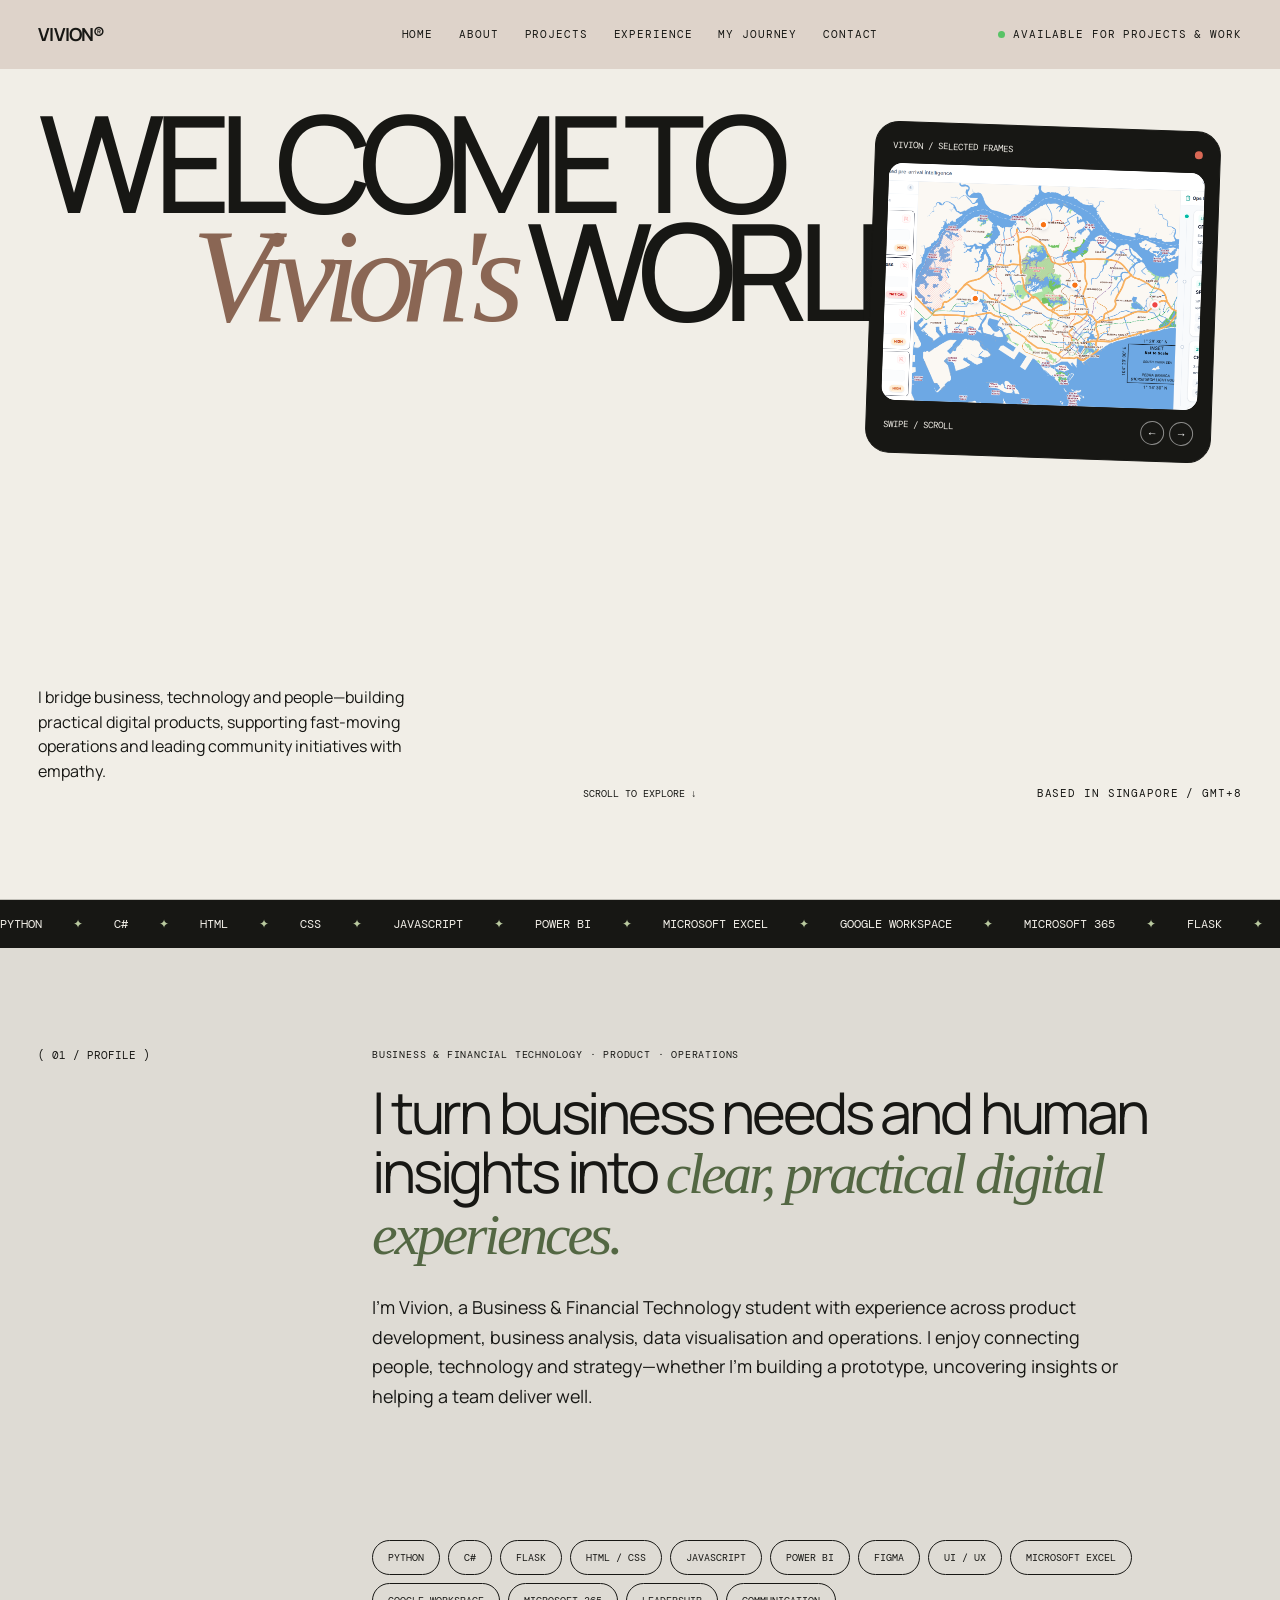
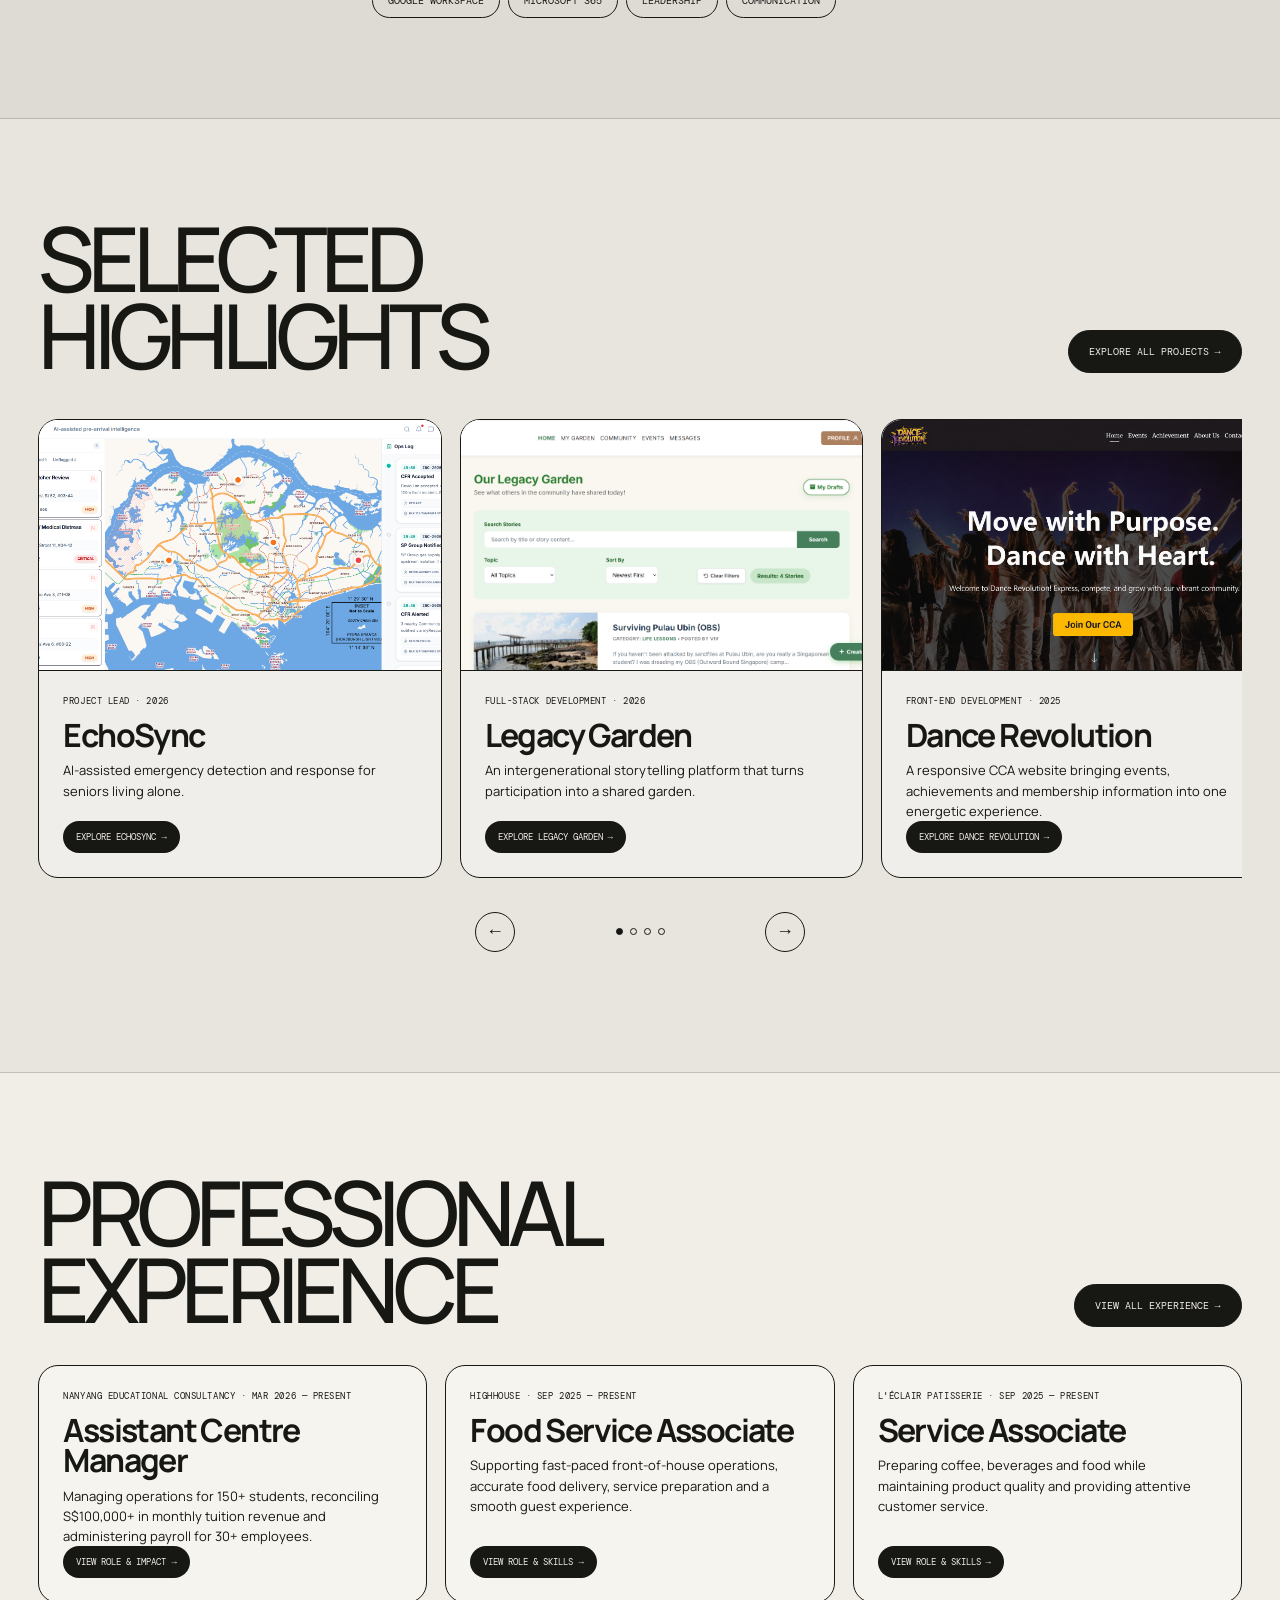
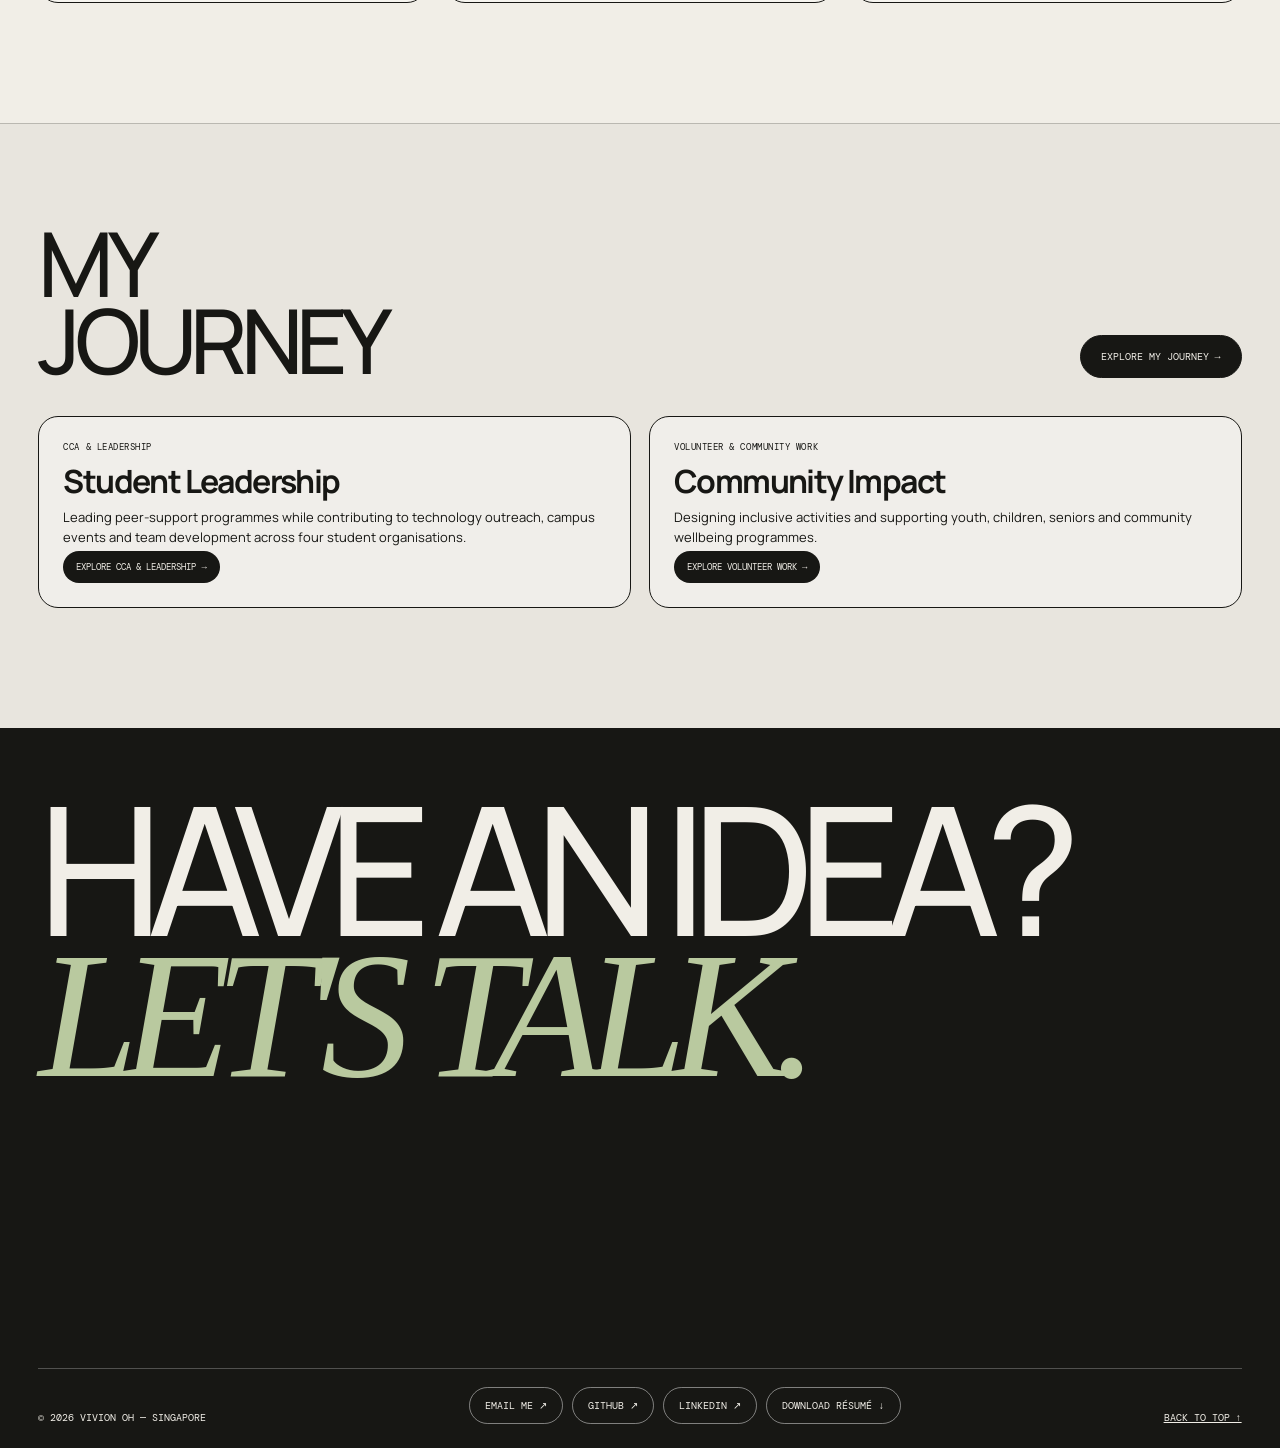
==== commit 61381de5: "Clarify work experience and highlight EchoSync prototype links" ====
--- a/index.html
+++ b/index.html
@@ -59,7 +59,7 @@
       font: 11px DM Mono, monospace;
       text-transform: uppercase;
       letter-spacing: .08em;
-      background: rgba(241,238,231,.88);
+      background: #ded3ca;
       border-bottom: 1px solid transparent;
       backdrop-filter: blur(14px);
       transition: border-color .25s;
@@ -218,7 +218,7 @@
     .case-date { justify-self: end; font: 10px DM Mono, monospace; text-transform: uppercase; }
     .case-summary { max-width: 1050px; margin: 30px 0 0; font-size: clamp(16px, 1.5vw, 21px); line-height: 1.55; }
     .case-tags { display: flex; flex-wrap: wrap; gap: 8px; margin-top: 25px; }
-    .case-tags span { padding: 8px 12px; border: 1px solid var(--ink); border-radius: 999px; font: 9px DM Mono, monospace; text-transform: uppercase; }
+    .case-tags span, .case-tags a { padding: 8px 12px; border: 1px solid var(--ink); border-radius: 999px; font: 9px DM Mono, monospace; text-transform: uppercase; }
     .case-details { display: grid; grid-template-columns: 1fr 1fr; gap: clamp(28px, 5vw, 80px); margin-top: 42px; padding-top: 32px; border-top: 1px solid var(--ink); }
     .case-details h4 { margin: 0 0 16px; font-size: 21px; letter-spacing: -.03em; }
     .case-details ul { margin: 0; padding-left: 19px; }
@@ -279,6 +279,16 @@
     .entry p { max-width: 690px; margin: 0; font-size: 14px; line-height: 1.6; }
     .entry-skills { display: flex; flex-wrap: wrap; gap: 7px; margin-top: 18px; }
     .entry-skills span { padding: 6px 10px; border: 1px solid var(--ink); border-radius: 999px; font: 9px DM Mono, monospace; text-transform: uppercase; letter-spacing: .05em; }
+    .entry-bullets { max-width: 690px; margin: 14px 0 0; padding-left: 20px; font-size: 14px; line-height: 1.6; }
+    .entry-bullets li + li { margin-top: 10px; }
+    .case-resources { margin-top: 28px; padding-top: 24px; border-top: 1px solid var(--line); }
+    .case-resources h4 { margin: 0 0 12px; font-size: 15px; font-weight: 600; }
+    .case-links { display: flex; flex-wrap: wrap; gap: 10px; }
+    .case-links + h4 { margin-top: 24px; }
+    .case-links a { display: inline-flex; align-items: center; gap: 8px; min-height: 44px; padding: 10px 15px; border: 1px solid #315f85; border-radius: 10px; color: #214f75; background: #e1ebf3; font: 11px DM Mono, monospace; text-decoration: underline; text-underline-offset: 3px; transition: background .2s, color .2s; }
+    .case-links a::after { content: "\2197"; text-decoration: none; }
+    .case-links a:hover { color: #fff; background: #214f75; }
+    .case-links a:focus-visible { outline: 3px solid #214f75; outline-offset: 4px; }
     .placeholder { opacity: .58; }
 
     .about {
@@ -426,7 +436,7 @@
     <section class="home-previews" id="experience-preview">
       <div class="preview-heading" data-reveal><h2>Professional<br>experience</h2><a class="view-more" href="experience.html#experience">View all experience &rarr;</a></div>
       <div class="preview-grid">
-        <a class="preview-card" href="experience.html#nanyang" data-reveal><div class="preview-card-body"><span class="card-kicker">Nanyang Educational Consultancy · Mar 2026 &mdash; Present</span><h3>Assistant Centre Manager</h3><p>Managing education-centre operations, finance reconciliation, enrolment, scheduling, payroll and administrative support for 150+ students.</p><span class="card-link">View role &amp; impact &rarr;</span></div></a>
+        <a class="preview-card" href="experience.html#nanyang" data-reveal><div class="preview-card-body"><span class="card-kicker">Nanyang Educational Consultancy · Mar 2026 &mdash; Present</span><h3>Assistant Centre Manager</h3><p>Managing operations for 150+ students, reconciling S$100,000+ in monthly tuition revenue and administering payroll for 30+ employees.</p><span class="card-link">View role &amp; impact &rarr;</span></div></a>
         <a class="preview-card" href="experience.html#highhouse" data-reveal><div class="preview-card-body"><span class="card-kicker">HighHouse · Sep 2025 &mdash; Present</span><h3>Food Service Associate</h3><p>Supporting fast-paced front-of-house operations, accurate food delivery, service preparation and a smooth guest experience.</p><span class="card-link">View role &amp; skills &rarr;</span></div></a>
         <a class="preview-card" href="experience.html#leclair" data-reveal><div class="preview-card-body"><span class="card-kicker">L'éclair Patisserie · Sep 2025 &mdash; Present</span><h3>Service Associate</h3><p>Preparing coffee, beverages and food while maintaining product quality and providing attentive customer service.</p><span class="card-link">View role &amp; skills &rarr;</span></div></a>
       </div>
@@ -442,12 +452,12 @@
 
     <section class="experience-section home-detail" id="experience">
       <div class="experience-grid">
-        <h2 class="section-label" data-reveal>( 02 / Experience )<strong>Relevant<br>experience</strong></h2>
+        <h2 class="section-label" data-reveal>( 04 / Experience )<strong>Relevant<br>experience</strong></h2>
         <div class="entries" data-reveal>
-          <article class="entry"><span class="entry-date">Mar 2026 — Present</span><div><span class="entry-kicker">Nanyang Educational Consultancy · Singapore</span><h3>Assistant Centre Manager | Personal Assistant</h3><p>Manage daily operations supporting 150+ active students across enrolment, scheduling, invoicing, attendance and payment administration. Reconcile over S$100,000 in monthly tuition revenue, coordinate admissions and tutor deployment across six classrooms, administer payroll for 30+ employees, and maintain operational reporting through Microsoft Excel and Google Sheets.</p><div class="entry-skills"><span>Centre Operations</span><span>Microsoft Excel</span><span>Google Sheets</span><span>Finance Reconciliation</span><span>Payroll</span><span>Scheduling</span><span>Data Management</span></div></div></article>
+          <article class="entry"><span class="entry-date">Mar 2026 — Present</span><div><span class="entry-kicker">Nanyang Educational Consultancy · Singapore</span><h3>Assistant Centre Manager | Personal Assistant</h3><ul class="entry-bullets"><li>Manage daily operations for <strong>150+ active students</strong>, overseeing enrolment, scheduling, invoicing, attendance and payment administration.</li><li>Process and reconcile <strong>over S$100,000 in monthly tuition revenue</strong> using Microsoft Excel and Google Sheets, maintaining accurate billing, payment records and financial reporting.</li><li>Analyse student enquiries and coordinate admissions, facilitating <strong>approximately 20 new enrolments within two weeks</strong> through consultation scheduling and administrative support.</li><li>Coordinate tutor deployment across <strong>six classrooms</strong>, optimise timetables, manage make-up lessons and resolve scheduling conflicts to minimise disruptions.</li><li>Administer monthly payroll for <strong>30+ employees</strong>, maintaining attendance records, payroll documentation and confidential personnel information.</li></ul><div class="entry-skills"><span>Centre Operations</span><span>Microsoft Excel</span><span>Google Sheets</span><span>Finance Reconciliation</span><span>Payroll</span><span>Scheduling</span><span>Data Management</span></div></div></article>
           <article class="entry"><span class="entry-date">Sep 2025 — Present</span><div><span class="entry-kicker">HighHouse · Part-time</span><h3>Food Service Associate</h3><p>Support front-of-house operations by delivering food accurately and on time, maintaining smooth guest flow during peak periods, and completing service preparation and glass-polishing duties.</p><div class="entry-skills"><span>Food delivery</span><span>Food service operations</span><span>Customer service</span><span>Teamwork</span><span>Time management</span></div></div></article>
           <article class="entry"><span class="entry-date">Sep 2025 — Present</span><div><span class="entry-kicker">L'éclair Patisserie · Part-time</span><h3>Service Associate</h3><p>Prepare high-quality coffee, beverages and food according to standard recipes, practise basic latte art, maintain product consistency and assist customers with attentive front-of-house service.</p><div class="entry-skills"><span>Latte art</span><span>Food service</span><span>Barista skills</span><span>Customer relations</span><span>Quality control</span></div></div></article>
-          <article class="entry"><span class="entry-date">Sep 2024 — Mar 2025</span><div><span class="entry-kicker">Smoke & Mirrors Bar · Part-time</span><h3>F&amp;B Associate</h3><p>Managed seating, table coordination and customer enquiries, handled service stations independently during peak periods, and supported accurate billing and smooth service operations.</p><div class="entry-skills"><span>Guest relations</span><span>Food & beverage operations</span><span>Service coordination</span><span>Billing</span><span>Problem solving</span></div></div></article>
+          <article class="entry"><span class="entry-date">Aug 2024 &mdash; Apr 2025</span><div><span class="entry-kicker">Smoke & Mirrors Bar · Part-time</span><h3>Guest Relations Host &amp; F&amp;B Associate</h3><ul class="entry-bullets"><li>Managed front-of-house operations at a premium rooftop bar, serving <strong>200+ guests per shift</strong> in a fast-paced environment.</li><li>Coordinated reservations, VIP seating and guest flow using <strong>SevenRooms</strong>, responding to operational changes during peak service.</li><li>Contributed to nightly operations generating <strong>over S$7,000 in revenue</strong> by maintaining efficient service standards and coordinating across service teams.</li><li>Resolved guest issues and balanced customer expectations with operational priorities through communication, problem-solving and multitasking.</li></ul><div class="entry-skills"><span>Guest relations</span><span>Food & beverage operations</span><span>Service coordination</span><span>SevenRooms</span><span>Reservations &amp; VIP Seating</span><span>Problem solving</span></div></div></article>
         </div>
       </div>
     </section>
@@ -459,6 +469,12 @@
           <div class="case-top"><div><span class="case-award">SCDF × Dell Lifesavers’ Innovation Challenge 2026 · Top 5 Finalist</span><h3>EchoSync</h3><span class="case-role">Project Lead | Business Analysis | Digital Marketing | Front-end Development</span></div><span class="case-date">Mar 2026 — Jul 2026</span></div>
           <p class="case-summary">An AI-assisted pre-arrival intelligence and first-response ecosystem designed to detect unwitnessed home emergencies for seniors living alone. EchoSync uses privacy-first ambient sensors, Edge AI and voice check-ins to assess distress before routing alerts to caregivers or responders.</p>
           <div class="case-tags"><span>Artificial Intelligence</span><span>IoT</span><span>Edge AI</span><span>Raspberry Pi</span><span>Sensor Fusion</span><span>Voice Recognition</span><span>Dashboard Integration</span></div>
+          <div class="case-resources">
+            <h4>View the prototype here:</h4>
+            <div class="case-links" aria-label="EchoSync prototypes"><a href="https://echosync-portal-kaw8xrzjo-feliciatanxls-projects.vercel.app/dashboard-v2" target="_blank" rel="noopener noreferrer">Dashboard</a><a href="https://echosync-portal-kaw8xrzjo-feliciatanxls-projects.vercel.app/caregiver-app" target="_blank" rel="noopener noreferrer">Caregiver App</a><a href="https://echosync-portal-kaw8xrzjo-feliciatanxls-projects.vercel.app/myResponder" target="_blank" rel="noopener noreferrer">myResponder</a></div>
+            <h4>Explore the project:</h4>
+            <div class="case-links" aria-label="EchoSync project resources"><a href="https://drive.google.com/file/d/1EsJgIY_tZZl0zcujhtltDhbZPLk7-HnM/preview" target="_blank" rel="noopener noreferrer">Walkthrough Video</a><a href="https://canva.link/3jphq3scqtzqxrj" target="_blank" rel="noopener noreferrer">Brainstorm</a><a href="https://github.com/feliciatanxl/EchoSync" target="_blank" rel="noopener noreferrer">GitHub Repository</a><a href="https://canva.link/1vbi4l7is7edmj3" target="_blank" rel="noopener noreferrer">Top 10 Pitch Deck</a><a href="https://canva.link/nsu4u5fb17wkt8w" target="_blank" rel="noopener noreferrer">Grand Finale Deck</a></div>
+          </div>
           <div class="case-details"><div><h4>Project Highlights</h4><ul><li>Top 5 Finalist out of 81 teams from 17 institutions in the SCDF and Dell Lifesavers’ Innovation Challenge 2026.</li><li>Built a privacy-first flow without CCTV or facial recognition.</li><li>Combined sound, motion, distance and load signals with explainable risk scoring.</li><li>Created caregiver verification, SCDF dashboard and myResponder-style escalation flows.</li></ul></div><div><h4>My Role & Contributions</h4><ul><li>Supported software development, sensor logic and alert-flow architecture.</li><li>Conducted Raspberry Pi hardware testing and multi-sensor calibration.</li><li>Integrated dashboard alerts and prepared the OpenShift competition demo.</li><li>Contributed to UI design, pitch preparation and the Grand Finale presentation.</li></ul></div></div>
           <div class="image-gallery collapsed" aria-label="EchoSync project gallery">
             <a class="gallery-item" href="assets/echosync-gallery/screen-01.png" data-title="Triage Operations Dashboard" data-description="A central operations view that helps dispatchers understand active incidents, urgency, location and responder activity without searching across multiple systems."><img src="assets/echosync-gallery/screen-01.png" alt="EchoSync triage operations dashboard"></a>
@@ -525,9 +541,10 @@
 
     <section class="experience-section alt home-detail" id="leadership">
       <div class="experience-grid">
-        <h2 class="section-label" data-reveal>( 04 / Growth )<strong>CCA &<br>leadership</strong></h2>
+        <h2 class="section-label" data-reveal>( 05 / Growth )<strong>CCA &<br>leadership</strong></h2>
         <div class="entries" data-reveal>
-          <article class="entry no-logo"><span class="entry-date">Mar 2025 — Apr 2026</span><div><span class="entry-kicker">Peer Supporter Club · Nanyang Polytechnic</span><h3>Vice-President</h3><p>Led the planning and execution of peer-support initiatives, workshops and student engagement events. Reviewed project proposals with club advisers, coordinated external outreach, and facilitated campus-wide mental-wellness programmes reaching more than 400 students through collaborations including Boys’ Town Youth Outreach and Care Corner.</p></div></article>
+          <article class="entry no-logo"><span class="entry-date">Apr 2026 — Present</span><div><span class="entry-kicker">Peer Supporter Club · Nanyang Polytechnic</span><h3>Assistant Human Resource Executive</h3><p>Support committee welfare, internal coordination and people-focused club operations while helping the executive committee keep programmes and member engagement running smoothly.</p></div></article>
+          <article class="entry no-logo"><span class="entry-date">2025 — Apr 2026</span><div><span class="entry-kicker">Peer Supporter Club · Nanyang Polytechnic</span><h3>Vice-President</h3><p>Led the planning and execution of peer-support initiatives, workshops and student engagement events. Reviewed project proposals with club advisers, coordinated external outreach, and facilitated campus-wide mental-wellness programmes reaching more than 400 students through collaborations including Boys’ Town Youth Outreach and Care Corner.</p></div></article>
           <article class="entry no-logo"><span class="entry-date">Apr 2025 — Apr 2026</span><div><span class="entry-kicker">School of Information Technology Club · Nanyang Polytechnic</span><h3>Sub-committee Member</h3><p>Supported and facilitated school activities while helping plan and execute campus-wide student engagement events with the wider committee.</p></div></article>
           <article class="entry no-logo"><span class="entry-date">Mar 2025 — Apr 2026</span><div><span class="entry-kicker">Ladies in Tech Interest Group · Nanyang Polytechnic</span><h3>Sub-committee Member</h3><p>Supported community and secondary-school outreach events and created publicity content that encouraged student participation and interest in technology.</p></div></article>
           <article class="entry no-logo"><span class="entry-date">Jan 2022 — Dec 2023</span><div><span class="entry-kicker">Table Tennis · Evergreen Secondary School</span><h3>Vice-Captain</h3><p>Led team warm-ups, supported training sessions, helped organise activities and coordinated communication between teammates and coaches.</p></div></article>
@@ -537,12 +554,12 @@
 
     <section class="experience-section orange home-detail" id="volunteer">
       <div class="experience-grid">
-        <h2 class="section-label" data-reveal>( 05 / Service )<strong>Volunteer<br>work</strong></h2>
+        <h2 class="section-label" data-reveal>( 06 / Service )<strong>Volunteer<br>work</strong></h2>
         <div class="entries" data-reveal>
-          <article class="entry no-logo"><span class="entry-date">2025 — 2026</span><div><span class="entry-kicker">Little Hands, Big Hearts · AWWA</span><h3>Inclusive Children’s Programme</h3><p>Co-planned and delivered an inclusive event for children with additional needs. Designed suitable games and activity flows, adapted instructions and practised perspective-taking so every child could participate safely, confidently and meaningfully.</p></div></article>
-          <article class="entry no-logo"><span class="entry-date">2025 — 2026</span><div><span class="entry-kicker">Project Rejuven-Aid · Nanyang Polytechnic</span><h3>Community Service Volunteer</h3><p>Contributed to a community initiative focused on improving living conditions for seniors and lower-income households, supporting practical preparation and service work with care and respect for each resident’s circumstances.</p></div></article>
-          <article class="entry no-logo"><span class="entry-date">2025 — Present</span><div><span class="entry-kicker">Boys’ Town YouthReach · Peer Supporter Club</span><h3>Youth Engagement Activities</h3><p>Helped plan approachable group activities for youths, supporting facilitation and relationship-building through patient communication, teamwork and an emphasis on psychological safety.</p></div></article>
-          <article class="entry no-logo"><span class="entry-date">2025 — Present</span><div><span class="entry-kicker">Care Corner · Peer Supporter Club</span><h3>De-Stress Week &amp; Wellness Outreach</h3><p>Supported recurring wellbeing activities and De-Stress Week engagement, helping prepare interactive stations and create low-pressure opportunities for students to pause, connect and learn practical self-care habits.</p></div></article>
+          <article class="entry no-logo"><span class="entry-date">2026</span><div><span class="entry-kicker">AWWA · Inclusive Children’s Programme</span><h3>Little Hands, Big Hearts</h3><p>Co-planned and delivered an inclusive event for children with additional needs. Designed suitable games and activity flows, adapted instructions and practised perspective-taking so every child could participate safely, confidently and meaningfully.</p></div></article>
+          <article class="entry no-logo"><span class="entry-date">2025</span><div><span class="entry-kicker">Nanyang Polytechnic · Community Service</span><h3>Project Rejuven-Aid</h3><p>Contributed to a community initiative focused on improving living conditions for seniors and lower-income households, supporting practical preparation and service work with care and respect for each resident’s circumstances.</p></div></article>
+          <article class="entry no-logo"><span class="entry-date">2025</span><div><span class="entry-kicker">Boys’ Town YouthReach · Peer Supporter Club</span><h3>Youth Engagement Activities</h3><p>Helped plan approachable group activities for youths, supporting facilitation and relationship-building through patient communication, teamwork and an emphasis on psychological safety.</p></div></article>
+          <article class="entry no-logo"><span class="entry-date">2024 — Present</span><div><span class="entry-kicker">Care Corner · Peer Supporter Club</span><h3>De-Stress Week</h3><p>Support the twice-yearly De-Stress Week programme by preparing interactive stations and creating low-pressure opportunities for students to pause, connect and learn practical self-care habits.</p></div></article>
         </div>
       </div>
     </section>
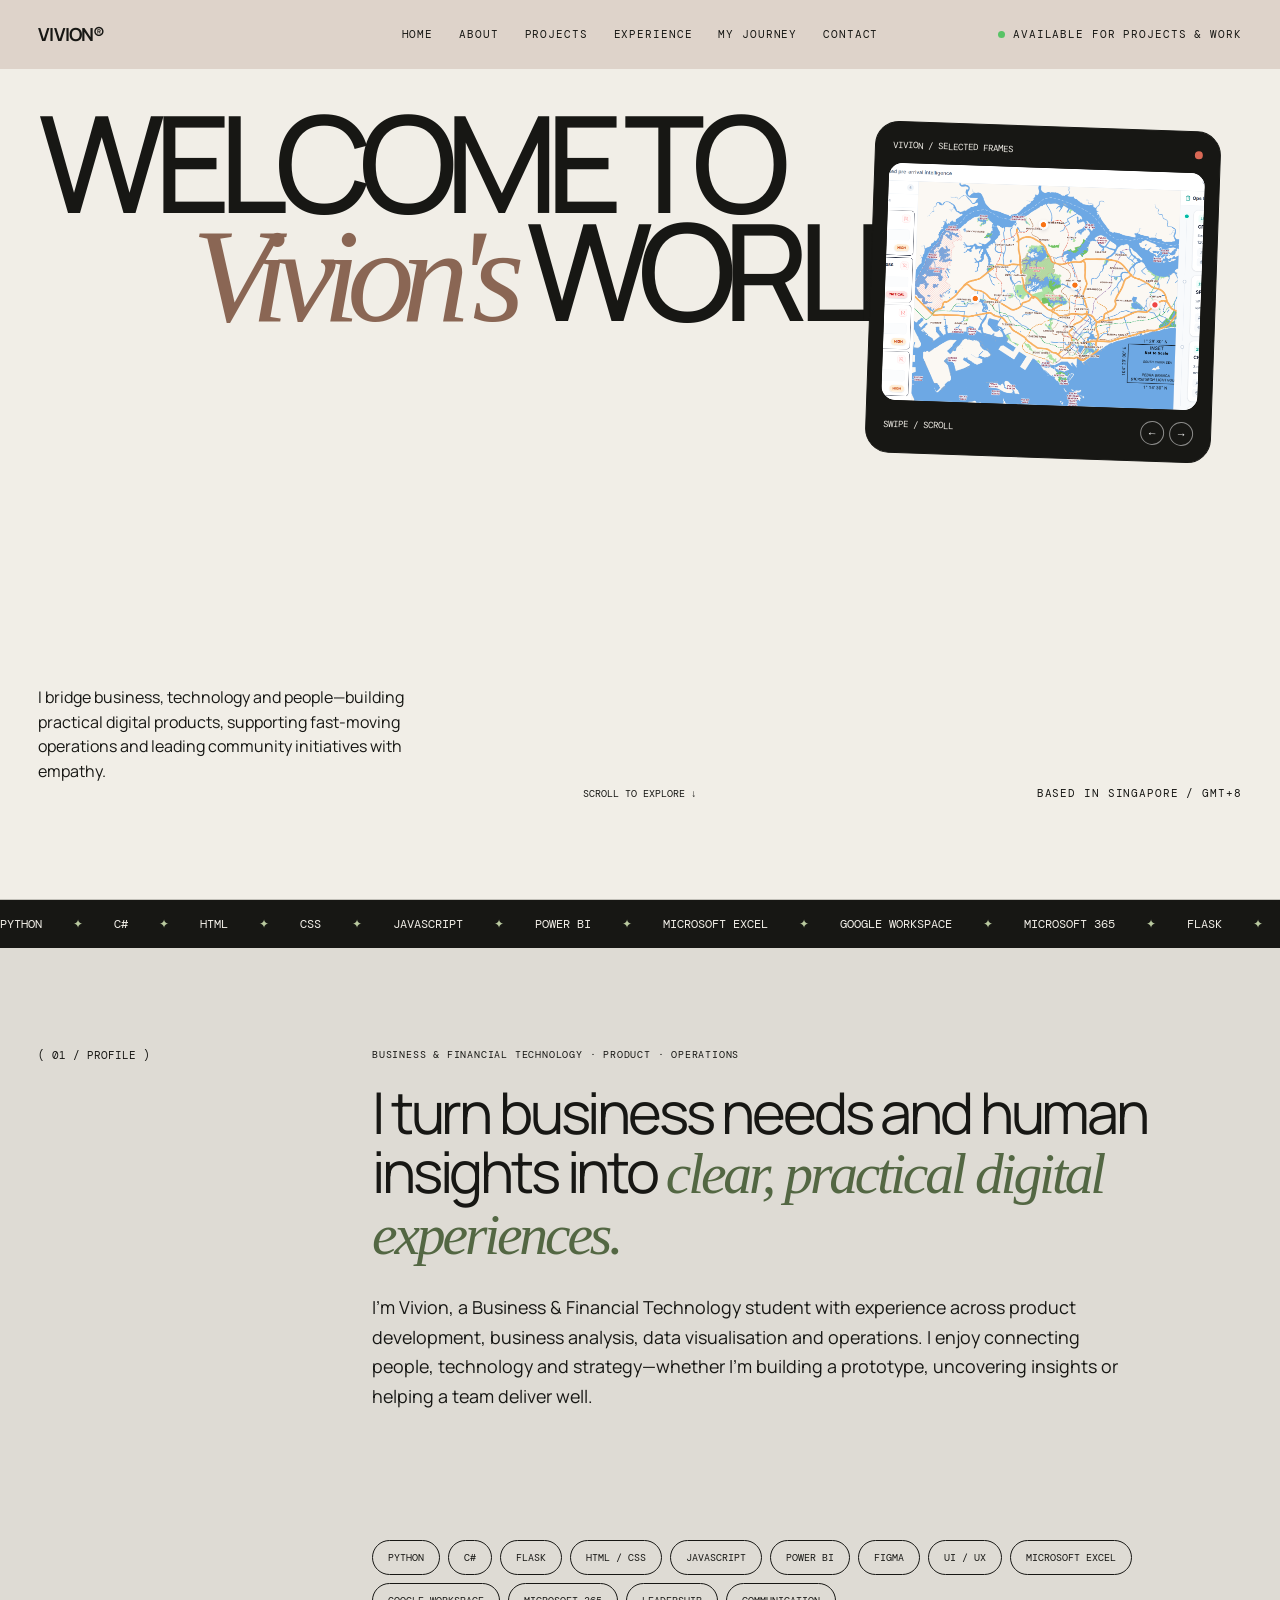
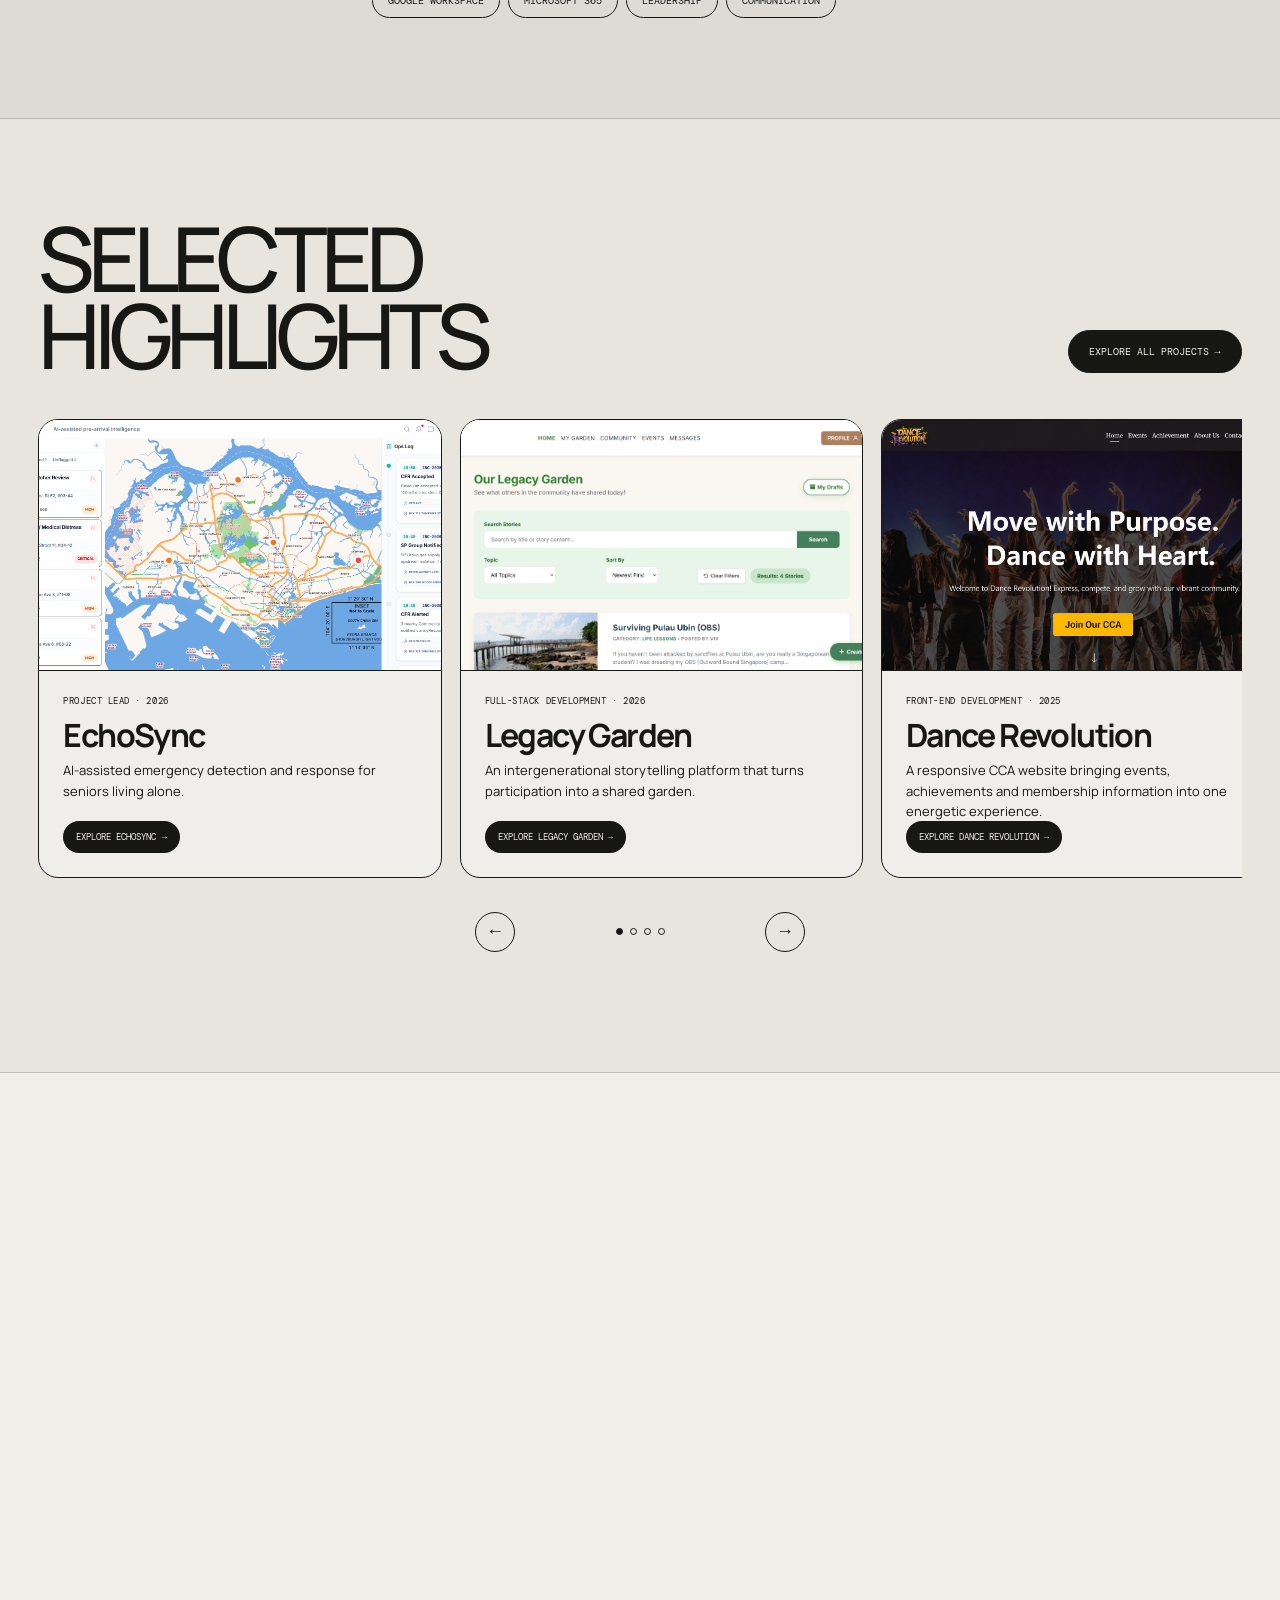
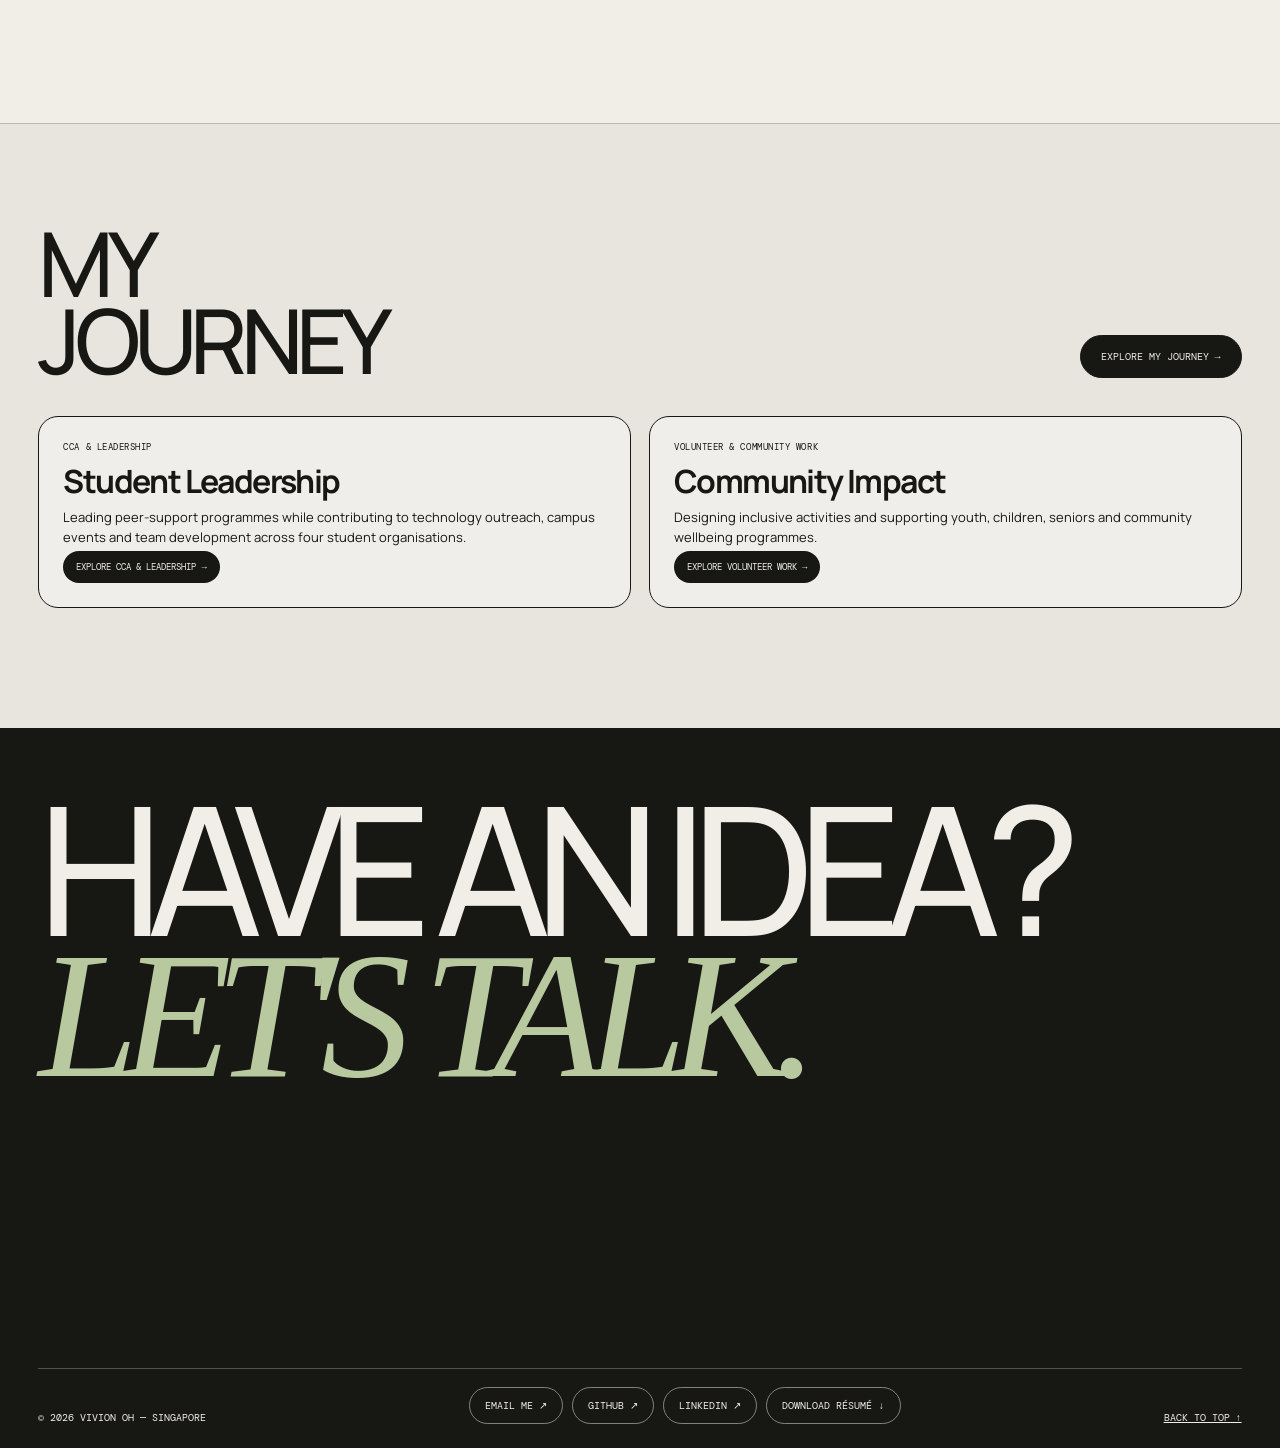
==== commit 9f1c708a: "Correct ongoing Ladies in Tech and SIT Club membership dates" ====
--- a/index.html
+++ b/index.html
@@ -265,7 +265,8 @@
     .entries { border-top: 1px solid var(--ink); }
     .entry, .entry.no-logo { display: grid; grid-template-columns: 120px 1fr; gap: 24px; padding: 26px 0 38px; border-bottom: 1px solid var(--ink); }
     .entry-group { padding: 30px 0 18px; border-bottom: 1px solid var(--ink); }
-    .entry-group-title { margin: 0 0 14px 204px; font: 600 11px DM Mono, monospace; text-transform: uppercase; letter-spacing: .07em; }
+    .entry-group-title { margin: 0 0 14px 204px; font: 600 16px Manrope, sans-serif; line-height: 1.5; }
+    .entry-group-title span { display: block; font: 10px DM Mono, monospace; text-transform: uppercase; letter-spacing: .07em; margin-top: 5px; }
     .role-timeline { position: relative; }
     .role-timeline::before { content: ""; position: absolute; top: 32px; bottom: 45px; left: 180px; width: 2px; background: var(--ink); }
     .role-timeline .entry { position: relative; grid-template-columns: 120px 1fr; column-gap: 36px; border-bottom: 0; padding: 24px 0 34px 48px; }
@@ -455,10 +456,13 @@
         <h2 class="section-label" data-reveal>( 04 / Experience )<strong>Relevant<br>experience</strong></h2>
         <div class="entries" data-reveal>
           <article class="entry"><span class="entry-date">Mar 2026 — Present</span><div><span class="entry-kicker">Nanyang Educational Consultancy · Singapore</span><h3>Assistant Centre Manager | Personal Assistant</h3><ul class="entry-bullets"><li>Manage daily operations for <strong>150+ active students</strong>, overseeing enrolment, scheduling, invoicing, attendance and payment administration.</li><li>Process and reconcile <strong>over S$100,000 in monthly tuition revenue</strong> using Microsoft Excel and Google Sheets, maintaining accurate billing, payment records and financial reporting.</li><li>Analyse student enquiries and coordinate admissions, facilitating <strong>approximately 20 new enrolments within two weeks</strong> through consultation scheduling and administrative support.</li><li>Coordinate tutor deployment across <strong>six classrooms</strong>, optimise timetables, manage make-up lessons and resolve scheduling conflicts to minimise disruptions.</li><li>Administer monthly payroll for <strong>30+ employees</strong>, maintaining attendance records, payroll documentation and confidential personnel information.</li></ul><div class="entry-skills"><span>Centre Operations</span><span>Microsoft Excel</span><span>Google Sheets</span><span>Finance Reconciliation</span><span>Payroll</span><span>Scheduling</span><span>Data Management</span></div></div></article>
-          <article class="entry"><span class="entry-date">Sep 2025 — Present</span><div><span class="entry-kicker">HighHouse · Part-time</span><h3>Food Service Associate</h3><p>Support front-of-house operations by delivering food accurately and on time, maintaining smooth guest flow during peak periods, and completing service preparation and glass-polishing duties.</p><div class="entry-skills"><span>Food delivery</span><span>Food service operations</span><span>Customer service</span><span>Teamwork</span><span>Time management</span></div></div></article>
-          <article class="entry"><span class="entry-date">Sep 2025 — Present</span><div><span class="entry-kicker">L'éclair Patisserie · Part-time</span><h3>Service Associate</h3><p>Prepare high-quality coffee, beverages and food according to standard recipes, practise basic latte art, maintain product consistency and assist customers with attentive front-of-house service.</p><div class="entry-skills"><span>Latte art</span><span>Food service</span><span>Barista skills</span><span>Customer relations</span><span>Quality control</span></div></div></article>
-          <article class="entry"><span class="entry-date">Aug 2024 &mdash; Apr 2025</span><div><span class="entry-kicker">Smoke & Mirrors Bar · Part-time</span><h3>Guest Relations Host &amp; F&amp;B Associate</h3><ul class="entry-bullets"><li>Managed front-of-house operations at a premium rooftop bar, serving <strong>200+ guests per shift</strong> in a fast-paced environment.</li><li>Coordinated reservations, VIP seating and guest flow using <strong>SevenRooms</strong>, responding to operational changes during peak service.</li><li>Contributed to nightly operations generating <strong>over S$7,000 in revenue</strong> by maintaining efficient service standards and coordinating across service teams.</li><li>Resolved guest issues and balanced customer expectations with operational priorities through communication, problem-solving and multitasking.</li></ul><div class="entry-skills"><span>Guest relations</span><span>Food & beverage operations</span><span>Service coordination</span><span>SevenRooms</span><span>Reservations &amp; VIP Seating</span><span>Problem solving</span></div></div></article>
-        </div>
+          <article class="entry"><span class="entry-date">Sep 2025 — Present</span><div><span class="entry-kicker">HighHouse · Part-time</span><h3>Food Service Associate</h3><ul class="entry-bullets"><li>Support front-of-house operations by ensuring <strong>accurate and timely food delivery</strong> to guests.</li><li>Assist the service team during high-volume peak periods to maintain smooth guest flow and efficient service.</li><li>Prepare service stations and polish glassware to keep the team ready for service.</li></ul><div class="entry-skills"><span>Food delivery</span><span>Food service operations</span><span>Customer service</span><span>Teamwork</span><span>Time management</span></div></div></article>
+          <article class="entry"><span class="entry-date">Sep 2025 — Present</span><div><span class="entry-kicker">L'éclair Patisserie · Part-time</span><h3>Service Associate</h3><ul class="entry-bullets"><li>Prepare high-quality coffee and beverages according to standard recipes, including <strong>basic latte art</strong>.</li><li>Maintain product consistency and uphold service quality standards throughout daily operations.</li><li>Manage customer interactions and general floor duties to create a welcoming and efficient environment.</li></ul><div class="entry-skills"><span>Latte art</span><span>Food service</span><span>Barista skills</span><span>Customer relations</span><span>Quality control</span></div></div></article>
+          <article class="entry"><span class="entry-date">Aug 2024 &mdash; Apr 2025</span><div><span class="entry-kicker">Smoke & Mirrors Bar · Part-time</span><h3>Guest Relations Host &amp; F&amp;B Associate</h3><ul class="entry-bullets"><li>Managed front-of-house operations at a premium rooftop bar, serving <strong>200+ guests per shift</strong> and coordinating reservations, VIP seating and guest flow using <strong>SevenRooms</strong>.</li><li>Ran assigned service stations independently, ensuring timely food delivery and accurate bill processing while contributing to nightly operations generating <strong>over S$7,000 in revenue</strong>.</li><li>Handled guest enquiries, explained menu items and resolved issues while balancing customer expectations with operational priorities.</li><li>Supported the bar team with <strong>barback duties</strong>, preparing fresh juices and cordials while maintaining a clean, stocked workspace.</li></ul><div class="entry-skills"><span>Guest relations</span><span>Food & beverage operations</span><span>Service coordination</span><span>SevenRooms</span><span>Reservations &amp; VIP Seating</span><span>Problem solving</span></div></div></article>
+          <article class="entry" id="aze-crew"><span class="entry-date">Dec 2023 &mdash; Oct 2024</span><div><span class="entry-kicker">Aze Crew Services &middot; Freelance</span><h3>Events Service Associate</h3><ul class="entry-bullets"><li>Set up events and managed service flow to deliver timely, efficient guest experiences.</li><li>Provided food and beverage service, including table maintenance and clearing, while upholding hospitality standards.</li><li>Worked across venues including <strong>The Edition Hotel, Mandala Club and Singapore Cricket Club</strong>.</li><li>Supported large-scale events at <strong>Goodwood Park and Westin Hotel</strong>, carrying out assigned duties reliably in fast-paced environments.</li></ul><div class="entry-skills"><span>Event Setup</span><span>Food &amp; Beverage Service</span><span>Table Maintenance</span><span>Customer Service</span></div></div></article>
+          <article class="entry" id="printpak"><span class="entry-date">Nov 2021 &mdash; Jan 2024</span><div><span class="entry-kicker">Printpak Bookstore &middot; Part-time</span><h3>Retail Operations Lead</h3><ul class="entry-bullets"><li>Managed <strong>end-to-end stock handling</strong>, including stock counts, shelf replenishment and package organisation for dispatch.</li><li>Provided direct sales assistance, answered customer enquiries and maintained a welcoming store environment.</li><li><strong>Trained new employees</strong> in store procedures and service standards.</li><li>Handled daily administrative tasks and customer communications, including timely reminder messages.</li></ul><div class="entry-skills"><span>Inventory Management</span><span>Customer Service</span><span>Sales Support</span><span>Employee Training</span><span>Administration</span></div></div></article>
+
+          </div>
       </div>
     </section>
 
@@ -543,11 +547,14 @@
       <div class="experience-grid">
         <h2 class="section-label" data-reveal>( 05 / Growth )<strong>CCA &<br>leadership</strong></h2>
         <div class="entries" data-reveal>
-          <article class="entry no-logo"><span class="entry-date">Apr 2026 — Present</span><div><span class="entry-kicker">Peer Supporter Club · Nanyang Polytechnic</span><h3>Assistant Human Resource Executive</h3><p>Support committee welfare, internal coordination and people-focused club operations while helping the executive committee keep programmes and member engagement running smoothly.</p></div></article>
-          <article class="entry no-logo"><span class="entry-date">2025 — Apr 2026</span><div><span class="entry-kicker">Peer Supporter Club · Nanyang Polytechnic</span><h3>Vice-President</h3><p>Led the planning and execution of peer-support initiatives, workshops and student engagement events. Reviewed project proposals with club advisers, coordinated external outreach, and facilitated campus-wide mental-wellness programmes reaching more than 400 students through collaborations including Boys’ Town Youth Outreach and Care Corner.</p></div></article>
-          <article class="entry no-logo"><span class="entry-date">Apr 2025 — Apr 2026</span><div><span class="entry-kicker">School of Information Technology Club · Nanyang Polytechnic</span><h3>Sub-committee Member</h3><p>Supported and facilitated school activities while helping plan and execute campus-wide student engagement events with the wider committee.</p></div></article>
-          <article class="entry no-logo"><span class="entry-date">Mar 2025 — Apr 2026</span><div><span class="entry-kicker">Ladies in Tech Interest Group · Nanyang Polytechnic</span><h3>Sub-committee Member</h3><p>Supported community and secondary-school outreach events and created publicity content that encouraged student participation and interest in technology.</p></div></article>
-          <article class="entry no-logo"><span class="entry-date">Jan 2022 — Dec 2023</span><div><span class="entry-kicker">Table Tennis · Evergreen Secondary School</span><h3>Vice-Captain</h3><p>Led team warm-ups, supported training sessions, helped organise activities and coordinated communication between teammates and coaches.</p></div></article>
+          <div class="entry-group"><h3 class="entry-group-title">Peer Supporter Club <span>&middot; Nanyang Polytechnic</span></h3><div class="role-timeline">
+          <article class="entry no-logo"><span class="entry-date">Apr 2026 &mdash; Present</span><div><h3>Assistant Human Resource Executive</h3><ul class="entry-bullets"><li>Maintain organised digital records, member information and attendance tracking so club information is easy to retrieve.</li><li>Coordinate <strong>resource audits, inventory and equipment deployment</strong> for club operations and events.</li><li>Process financial claims and supporting documentation, keeping records accurate and submissions timely.</li><li>Support participant welfare and help uphold health and safety procedures during club activities.</li></ul><div class="entry-skills"><span>Records Management</span><span>Resource Planning</span><span>Financial Claims</span></div></div></article>
+          <article class="entry no-logo"><span class="entry-date">Apr 2025 &mdash; Apr 2026</span><div><h3>Vice-President</h3><ul class="entry-bullets"><li>Led a <strong>10-member committee</strong> in planning peer-support initiatives, wellness workshops and student engagement campaigns.</li><li>Reviewed and refined event proposals with club advisers, coordinated approvals and delegated responsibilities through to delivery.</li><li>Worked with <strong>Boys&rsquo; Town Youth Outreach and Care Corner</strong> to plan and deliver student and community programmes.</li><li>Led campus-wide mental-wellness initiatives reaching <strong>400+ students</strong>, coordinating manpower, logistics and programme delivery.</li></ul><div class="entry-skills"><span>Team Leadership</span><span>Event Planning</span><span>Stakeholder Coordination</span></div></div></article>
+          <article class="entry no-logo"><span class="entry-date">Apr 2024 &mdash; Apr 2025</span><div><h3>Sub-committee Member</h3><ul class="entry-bullets"><li>Planned and delivered an exam-season stress-relief event that engaged <strong>200+ students</strong>.</li><li>Collaborated with <strong>Care Corner</strong> to design and facilitate student engagement activities.</li><li>Coordinated event logistics, venue setup, resources and administrative tasks, and supported on-site delivery of school events.</li></ul><div class="entry-skills"><span>Student Wellbeing</span><span>Event Logistics</span><span>Programme Facilitation</span></div></div></article>
+          </div></div>
+          <article class="entry no-logo"><span class="entry-date">2025 &mdash; Present</span><div><span class="entry-kicker">School of Information Technology Club &middot; Nanyang Polytechnic</span><h3>Sub-committee Member</h3><ul class="entry-bullets"><li>Co-organised campus events, including <strong>Open House for 600+ guests</strong>, supporting logistics and visitor flow.</li><li>Designed and facilitated inclusive activities for children with additional needs, adapting programmes to support participation.</li><li>Prepared age-appropriate activities and craft workshops, and coordinated event administration from setup to pack-down.</li></ul><div class="entry-skills"><span>Event Operations</span><span>Inclusive Activities</span><span>Visitor Coordination</span></div></div></article>
+          <article class="entry no-logo"><span class="entry-date">2025 &mdash; Present</span><div><span class="entry-kicker">Ladies in Tech Interest Group &middot; Nanyang Polytechnic</span><h3>Sub-committee Member</h3><ul class="entry-bullets"><li>Guided groups of <strong>up to 10 prospective students</strong> during NYP outreach programmes, introducing web development and hands-on coding.</li><li>Facilitated workshops where students built functional websites to address real-world problem statements.</li><li>Created publicity content for school outreach events and explained technical concepts in accessible ways to encourage interest in technology.</li></ul><div class="entry-skills"><span>Web Development</span><span>Workshop Facilitation</span><span>Publicity &amp; Outreach</span></div></div></article>
+          <article class="entry no-logo"><span class="entry-date">Jan 2022 &mdash; Dec 2023</span><div><span class="entry-kicker">Table Tennis &middot; Evergreen Secondary School</span><h3>Vice-Captain</h3><ul class="entry-bullets"><li>Led structured warm-ups and targeted skills training to build team endurance and match readiness.</li><li>Coordinated communication between <strong>coaches, players and school staff</strong>, supporting training schedules and event arrangements.</li><li>Mentored junior players in table tennis techniques and match strategies while encouraging a supportive team environment.</li><li>Managed match logistics, player rotations and team morale during tournaments.</li></ul><div class="entry-skills"><span>Team Leadership</span><span>Peer Mentoring</span><span>Tournament Coordination</span></div></div></article>
         </div>
       </div>
     </section>
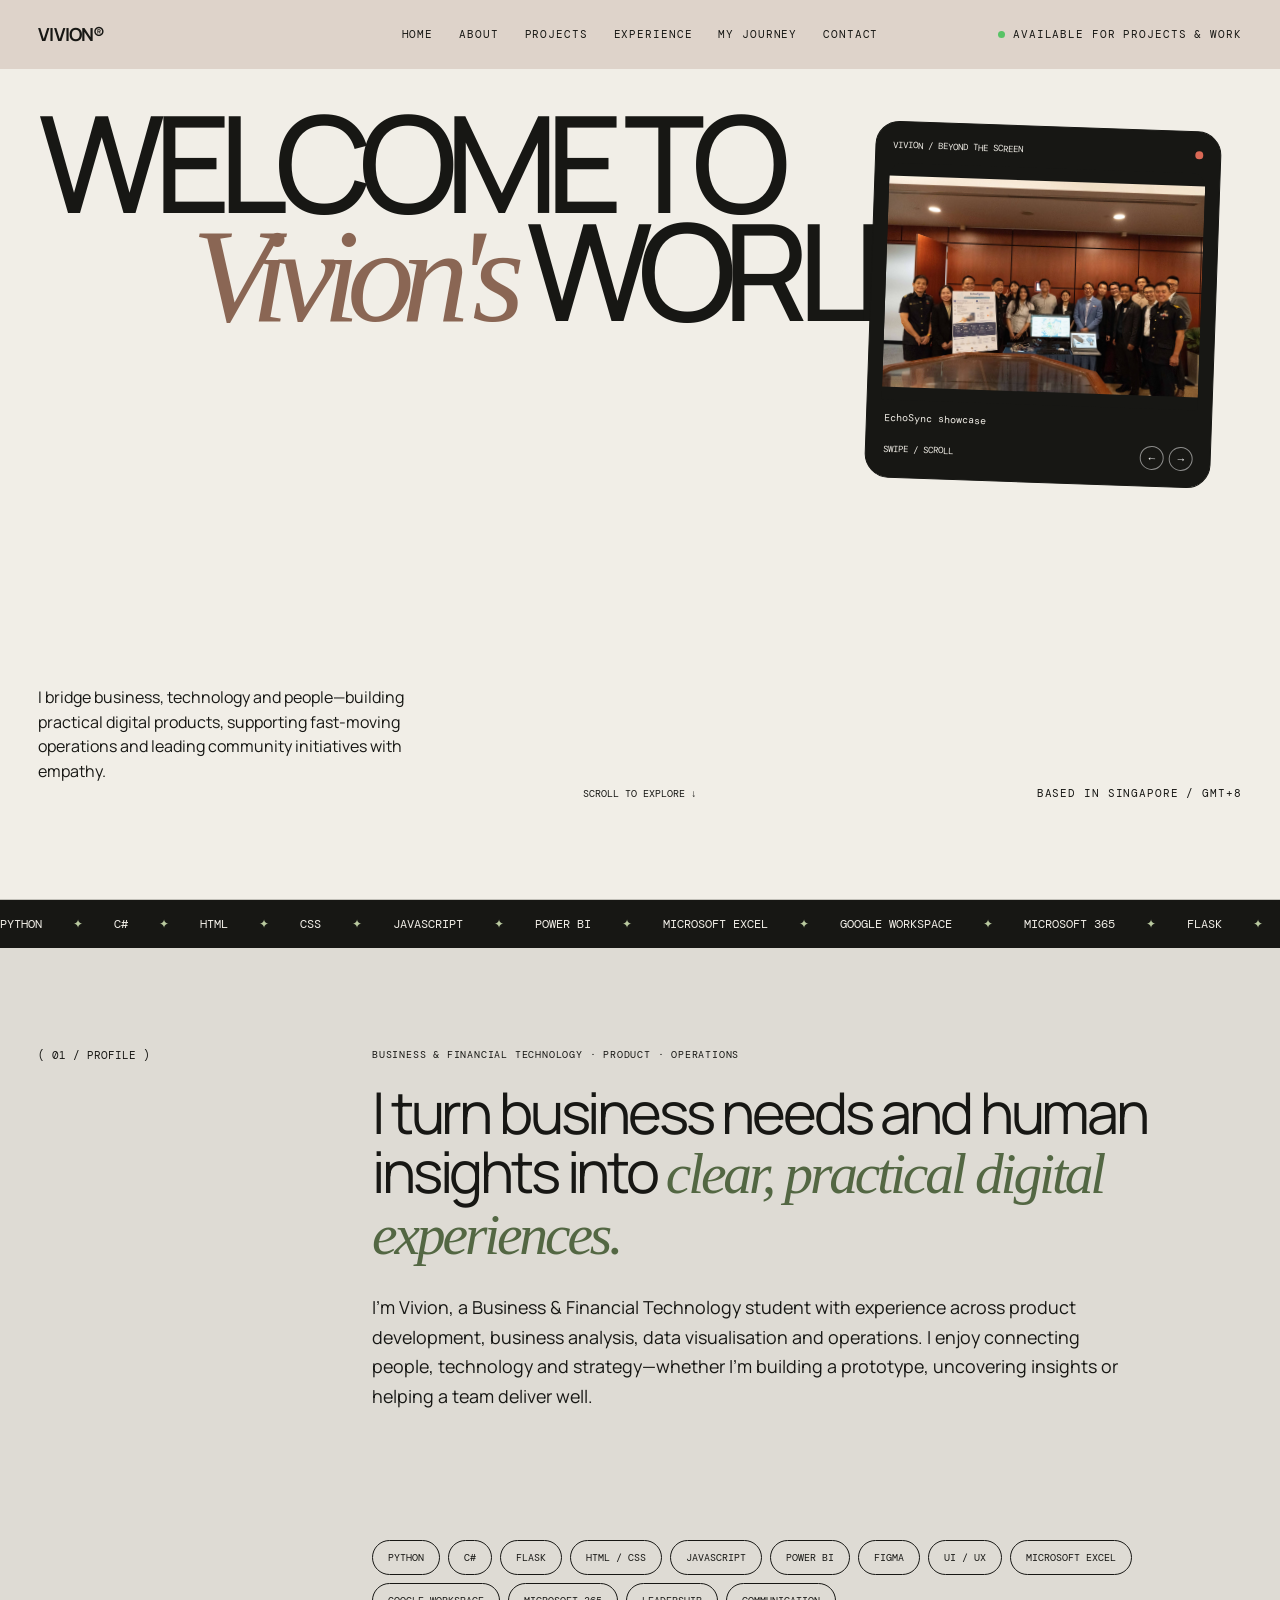
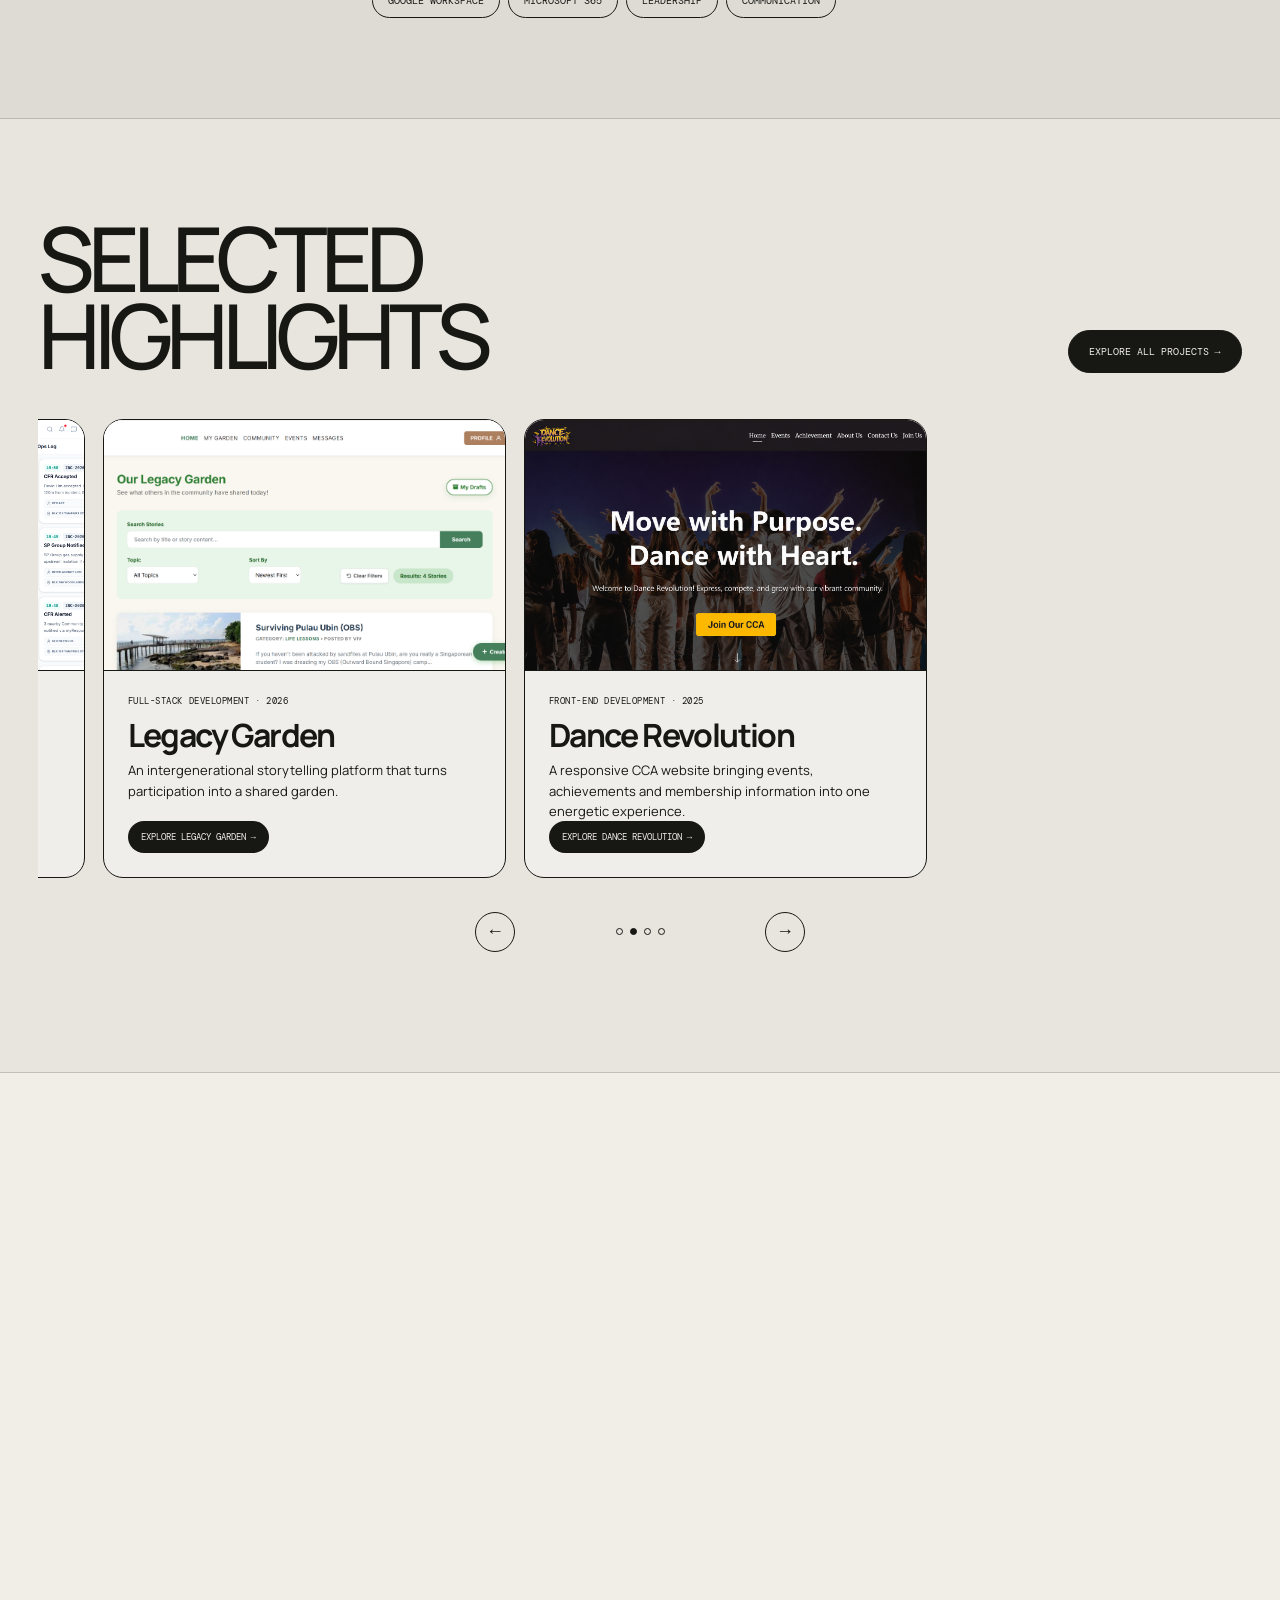
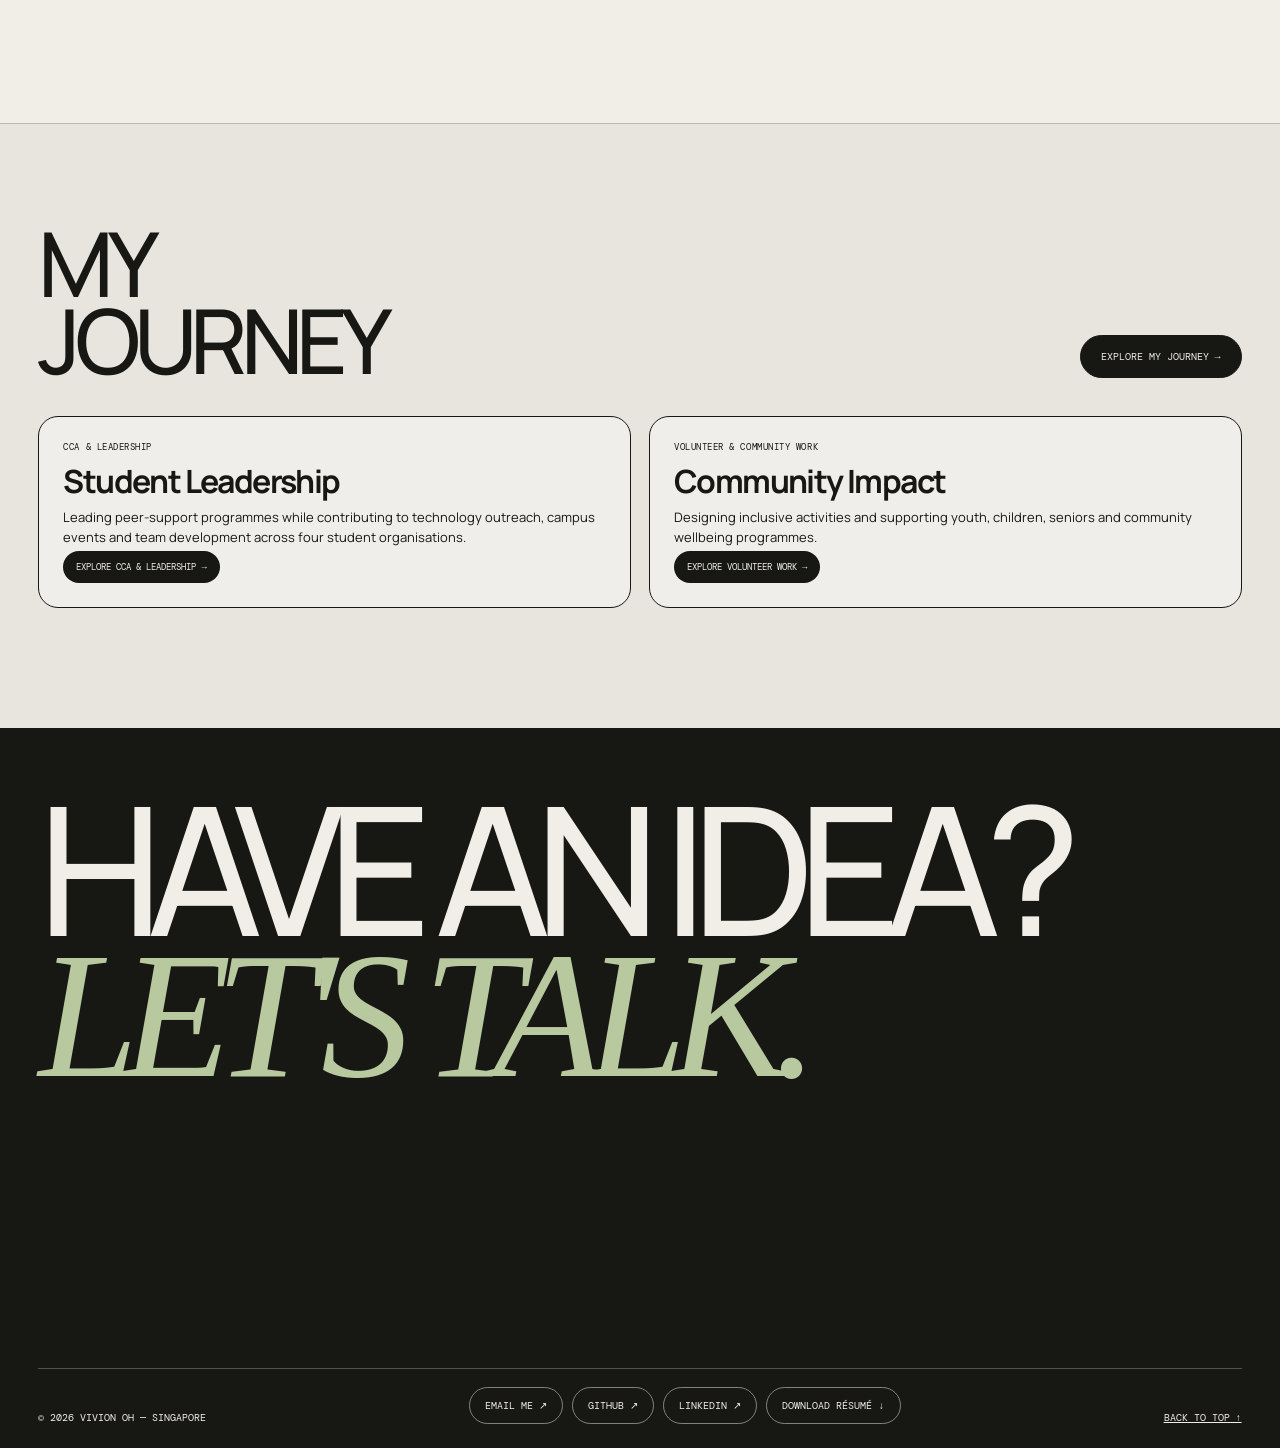
==== commit f1510d85: "Use personal photos in homepage camera carousel" ====
--- a/index.html
+++ b/index.html
@@ -120,7 +120,9 @@
     .camera-dot { width: 8px; height: 8px; border-radius: 50%; background: #d96855; }
     .camera-screen { display: flex; gap: 7px; overflow-x: auto; scroll-snap-type: x mandatory; scrollbar-width: none; border-radius: 14px; }
     .camera-screen::-webkit-scrollbar { display: none; }
-    .camera-screen img { flex: 0 0 100%; width: 100%; aspect-ratio: 4/3; object-fit: cover; object-position: top center; scroll-snap-align: start; background: white; }
+    .camera-frame { flex: 0 0 100%; min-width: 0; margin: 0; scroll-snap-align: start; }
+    .camera-screen .camera-frame img { display: block; width: 100%; aspect-ratio: 4/3; object-fit: contain; object-position: center; background: #171714; }
+    .camera-frame figcaption { padding: 10px 3px 0; font: 10px DM Mono, monospace; line-height: 1.5; color: var(--paper); }
     .camera-bottom { display: flex; justify-content: space-between; align-items: center; padding: 12px 3px 2px; font: 9px DM Mono, monospace; text-transform: uppercase; }
     .camera-controls { display: flex; gap: 5px; }
     .camera-controls button { width: 24px; height: 24px; border: 1px solid rgba(255,255,255,.5); border-radius: 50%; color: white; background: transparent; font-size: 11px; }
@@ -386,12 +388,13 @@
         <span class="line"><span>Welcome to</span></span>
         <span class="line"><span><i class="accent">Vivion's</i> world.</span></span>
       </h1>
-      <div class="hero-camera" aria-label="Scrollable project preview camera">
-        <div class="camera-top"><span>Vivion / Selected frames</span><i class="camera-dot"></i></div>
+      <div class="hero-camera" aria-label="Personal photo carousel">
+        <div class="camera-top"><span>Vivion / Beyond the screen</span><i class="camera-dot"></i></div>
         <div class="camera-screen">
-          <img src="assets/echosync-gallery/screen-01.png" alt="EchoSync dashboard preview">
-          <img src="assets/legacy-garden.png" alt="Legacy Garden preview">
-          <img src="assets/echosync-gallery/screen-06.png" alt="EchoSync mobile responder preview">
+          <figure class="camera-frame"><img src="assets/personal-photos/photo_1_2026-09-10_23-58-36.jpg" alt="Group photo beside the EchoSync prototype and display poster" decoding="async"><figcaption>EchoSync showcase</figcaption></figure>
+          <figure class="camera-frame"><img src="assets/personal-photos/photo_2_2026-09-10_23-58-36.jpg" alt="EchoSync team receiving finalist certificates on stage" decoding="async"><figcaption>SCDF &times; Dell finalist moment</figcaption></figure>
+          <figure class="camera-frame"><img src="assets/personal-photos/photo_3_2026-09-10_23-58-36.jpg" alt="Painted canvas with colourful hearts and a character" decoding="async"><figcaption>A little creativity</figcaption></figure>
+          <figure class="camera-frame"><img src="assets/personal-photos/photo_4_2026-09-10_23-58-36.jpg" alt="NYP students holding Information Technology signs" decoding="async"><figcaption>Behind the scenes at NYP</figcaption></figure>
         </div>
         <div class="camera-bottom"><span>Swipe / scroll</span><div class="camera-controls"><button type="button" data-camera="-1" aria-label="Previous image">←</button><button type="button" data-camera="1" aria-label="Next image">→</button></div></div>
       </div>
@@ -622,7 +625,7 @@
 
     const cameraScreen = document.querySelector('.camera-screen');
     document.querySelectorAll('[data-camera]').forEach(button => button.addEventListener('click', () => {
-      cameraScreen.scrollBy({ left: cameraScreen.clientWidth * Number(button.dataset.camera), behavior: 'smooth' });
+      cameraScreen.scrollBy({ left: (cameraScreen.clientWidth + 7) * Number(button.dataset.camera), behavior: 'smooth' });
     }));
 
     const projectCarousel = document.querySelector('.project-scroll');
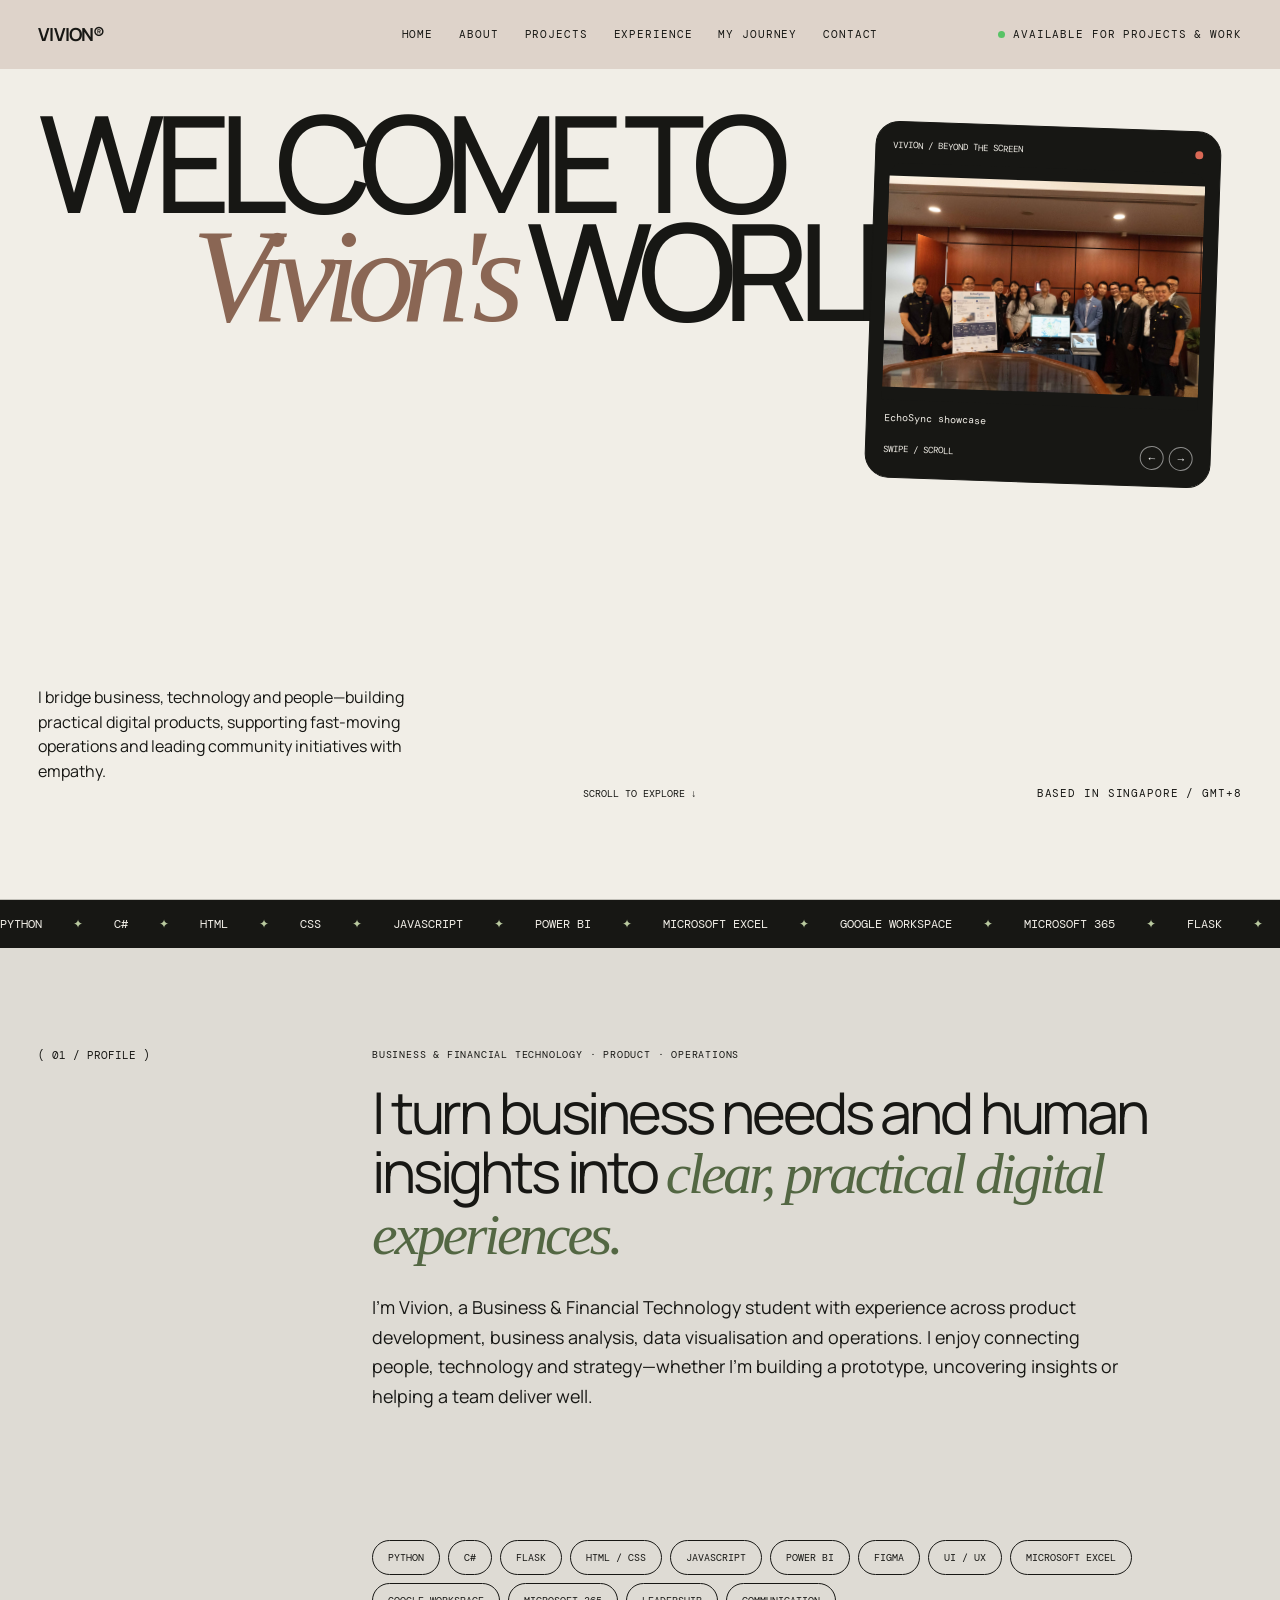
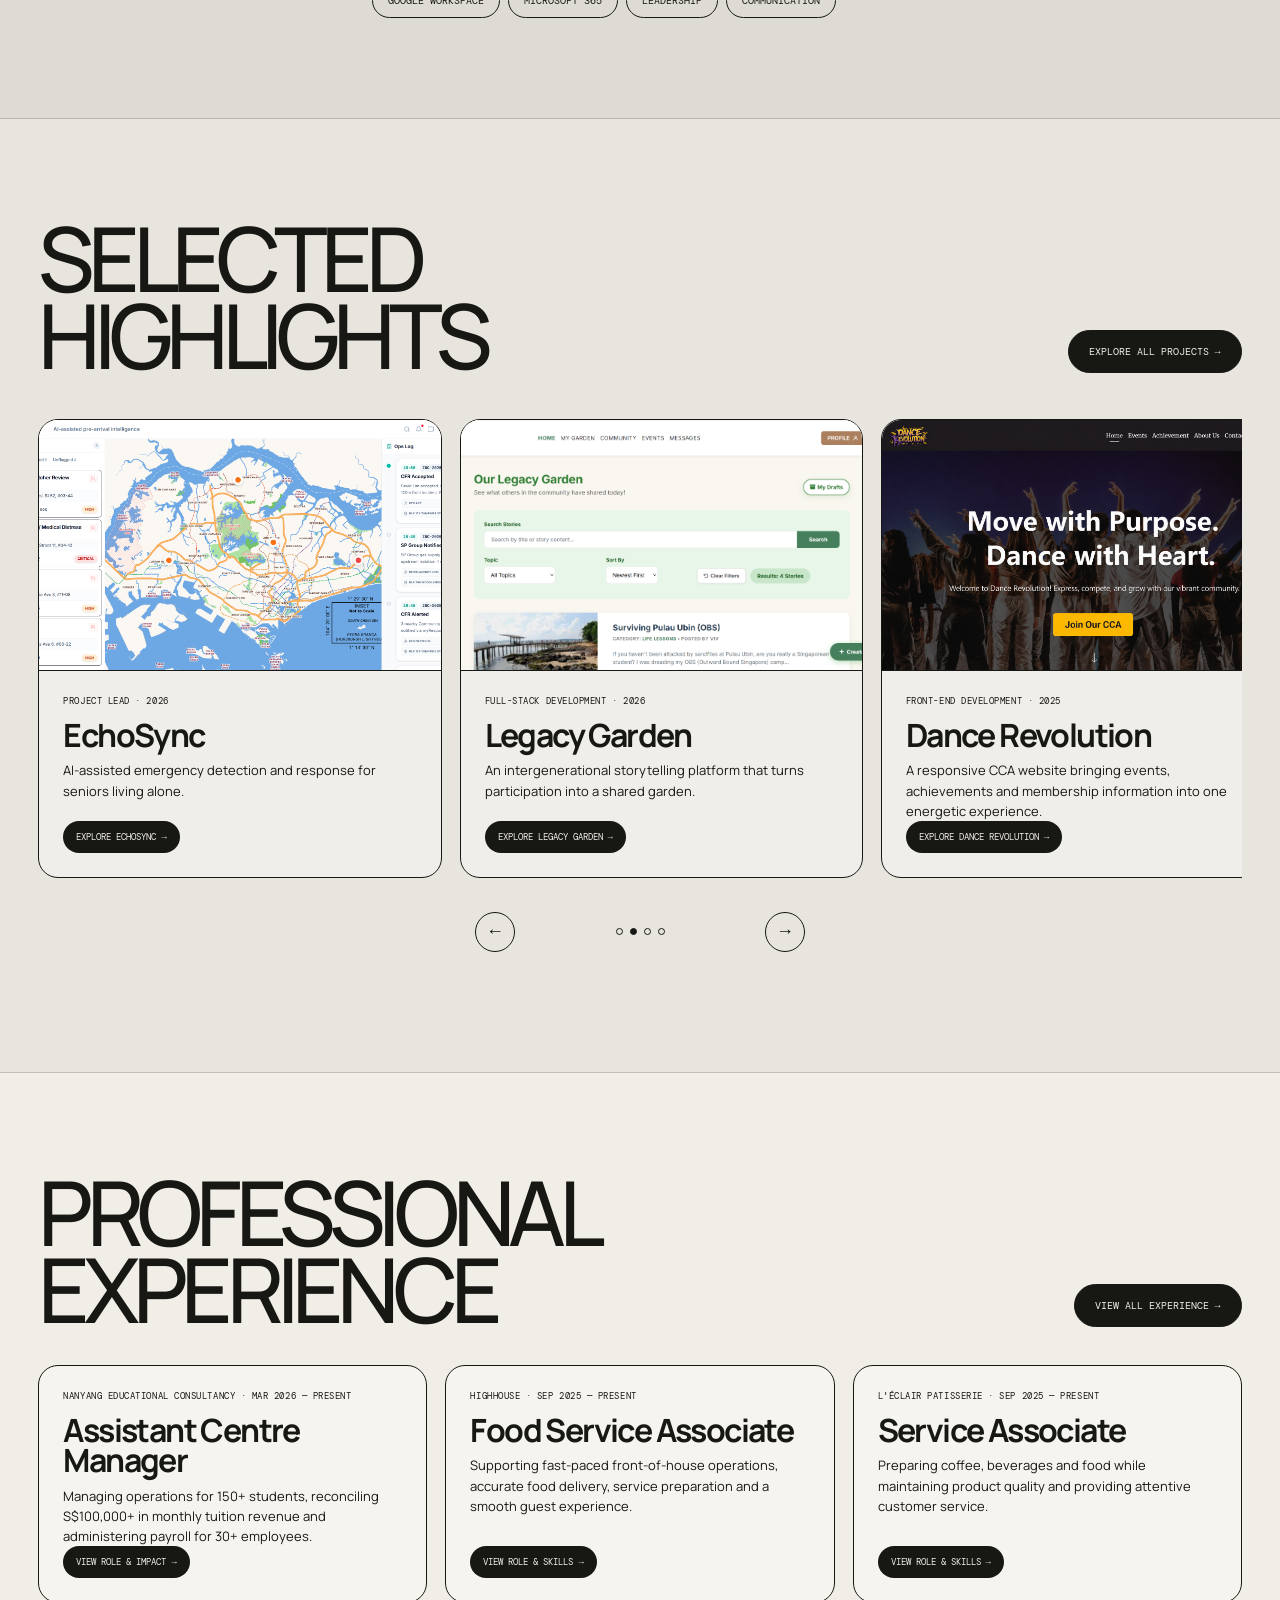
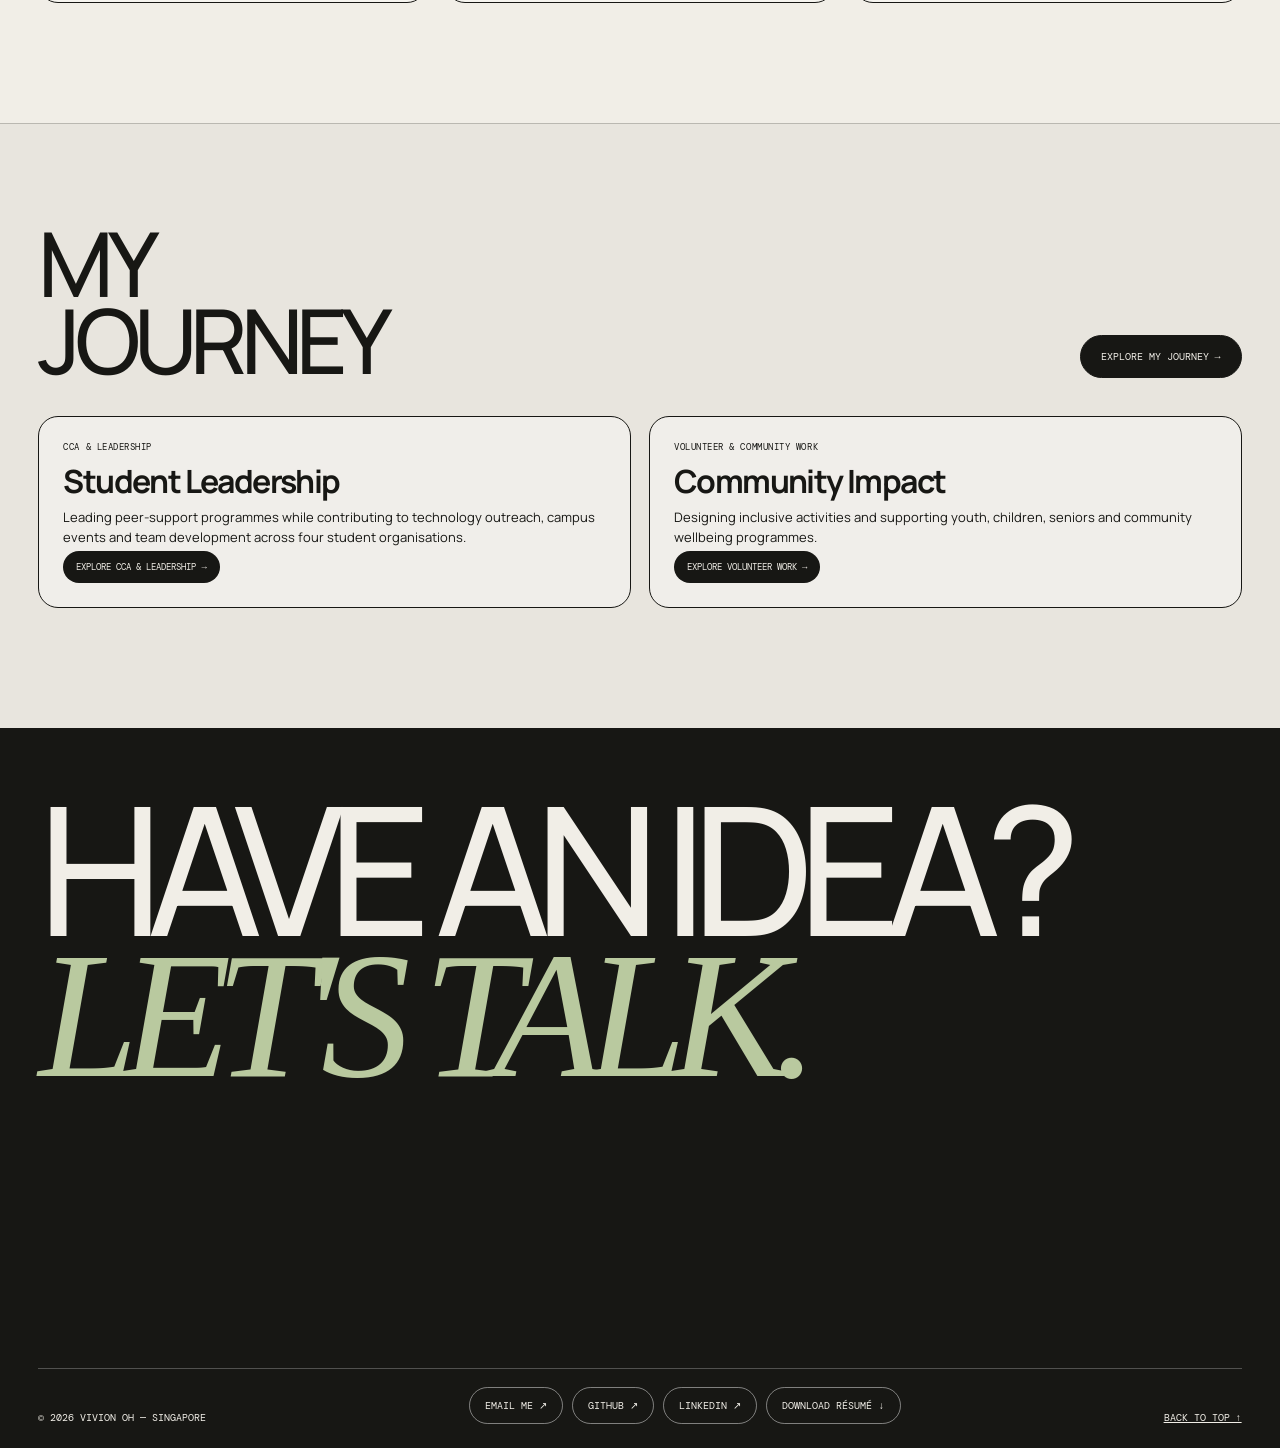
==== commit 50e569ab: "Correct Leaders Summit volunteering photo caption" ====
--- a/index.html
+++ b/index.html
@@ -393,7 +393,7 @@
         <div class="camera-screen">
           <figure class="camera-frame"><img src="assets/personal-photos/photo_1_2026-09-10_23-58-36.jpg" alt="Group photo beside the EchoSync prototype and display poster" decoding="async"><figcaption>EchoSync showcase</figcaption></figure>
           <figure class="camera-frame"><img src="assets/personal-photos/photo_2_2026-09-10_23-58-36.jpg" alt="EchoSync team receiving finalist certificates on stage" decoding="async"><figcaption>SCDF &times; Dell finalist moment</figcaption></figure>
-          <figure class="camera-frame"><img src="assets/personal-photos/photo_3_2026-09-10_23-58-36.jpg" alt="Painted canvas with colourful hearts and a character" decoding="async"><figcaption>A little creativity</figcaption></figure>
+          <figure class="camera-frame"><img src="assets/personal-photos/photo_3_2026-09-10_23-58-36.jpg" alt="Painted canvas from Leaders Summit volunteering" decoding="async"><figcaption>Leaders Summit volunteering</figcaption></figure>
           <figure class="camera-frame"><img src="assets/personal-photos/photo_4_2026-09-10_23-58-36.jpg" alt="NYP students holding Information Technology signs" decoding="async"><figcaption>Behind the scenes at NYP</figcaption></figure>
         </div>
         <div class="camera-bottom"><span>Swipe / scroll</span><div class="camera-controls"><button type="button" data-camera="-1" aria-label="Previous image">←</button><button type="button" data-camera="1" aria-label="Next image">→</button></div></div>
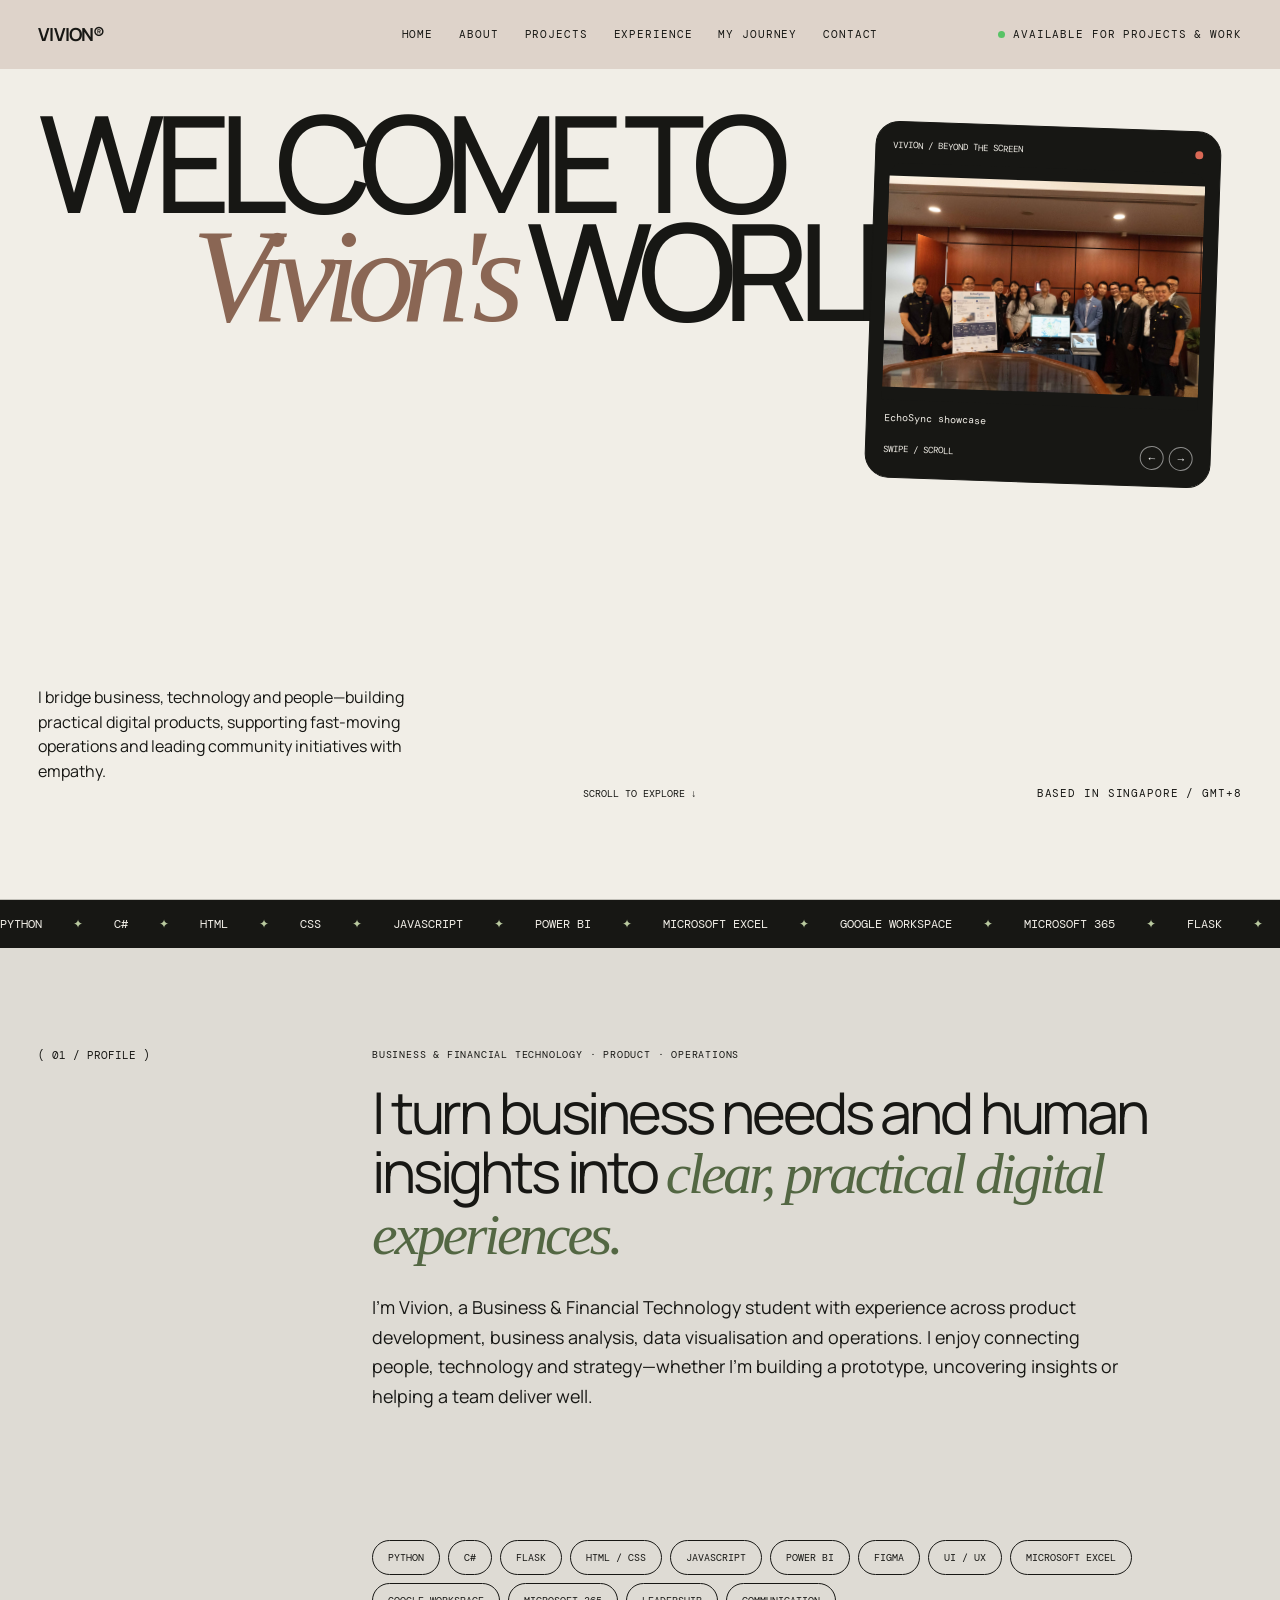
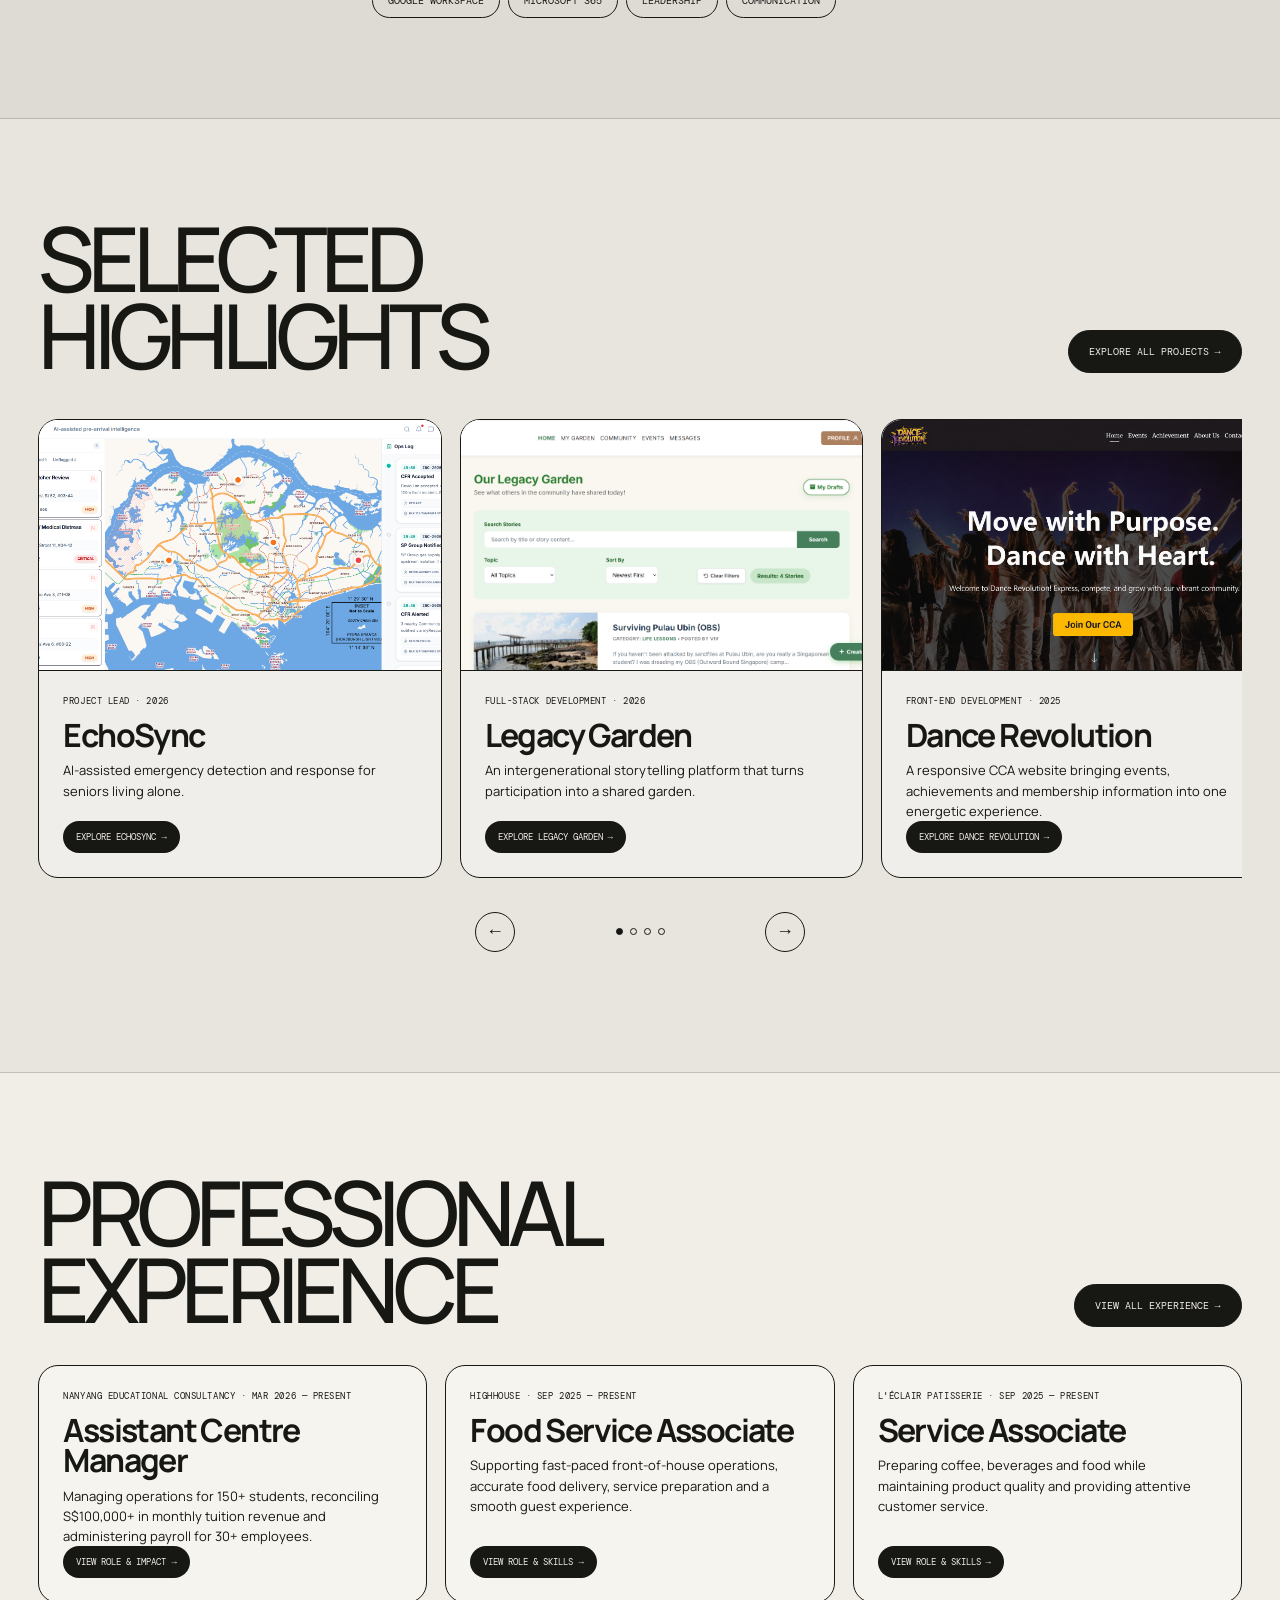
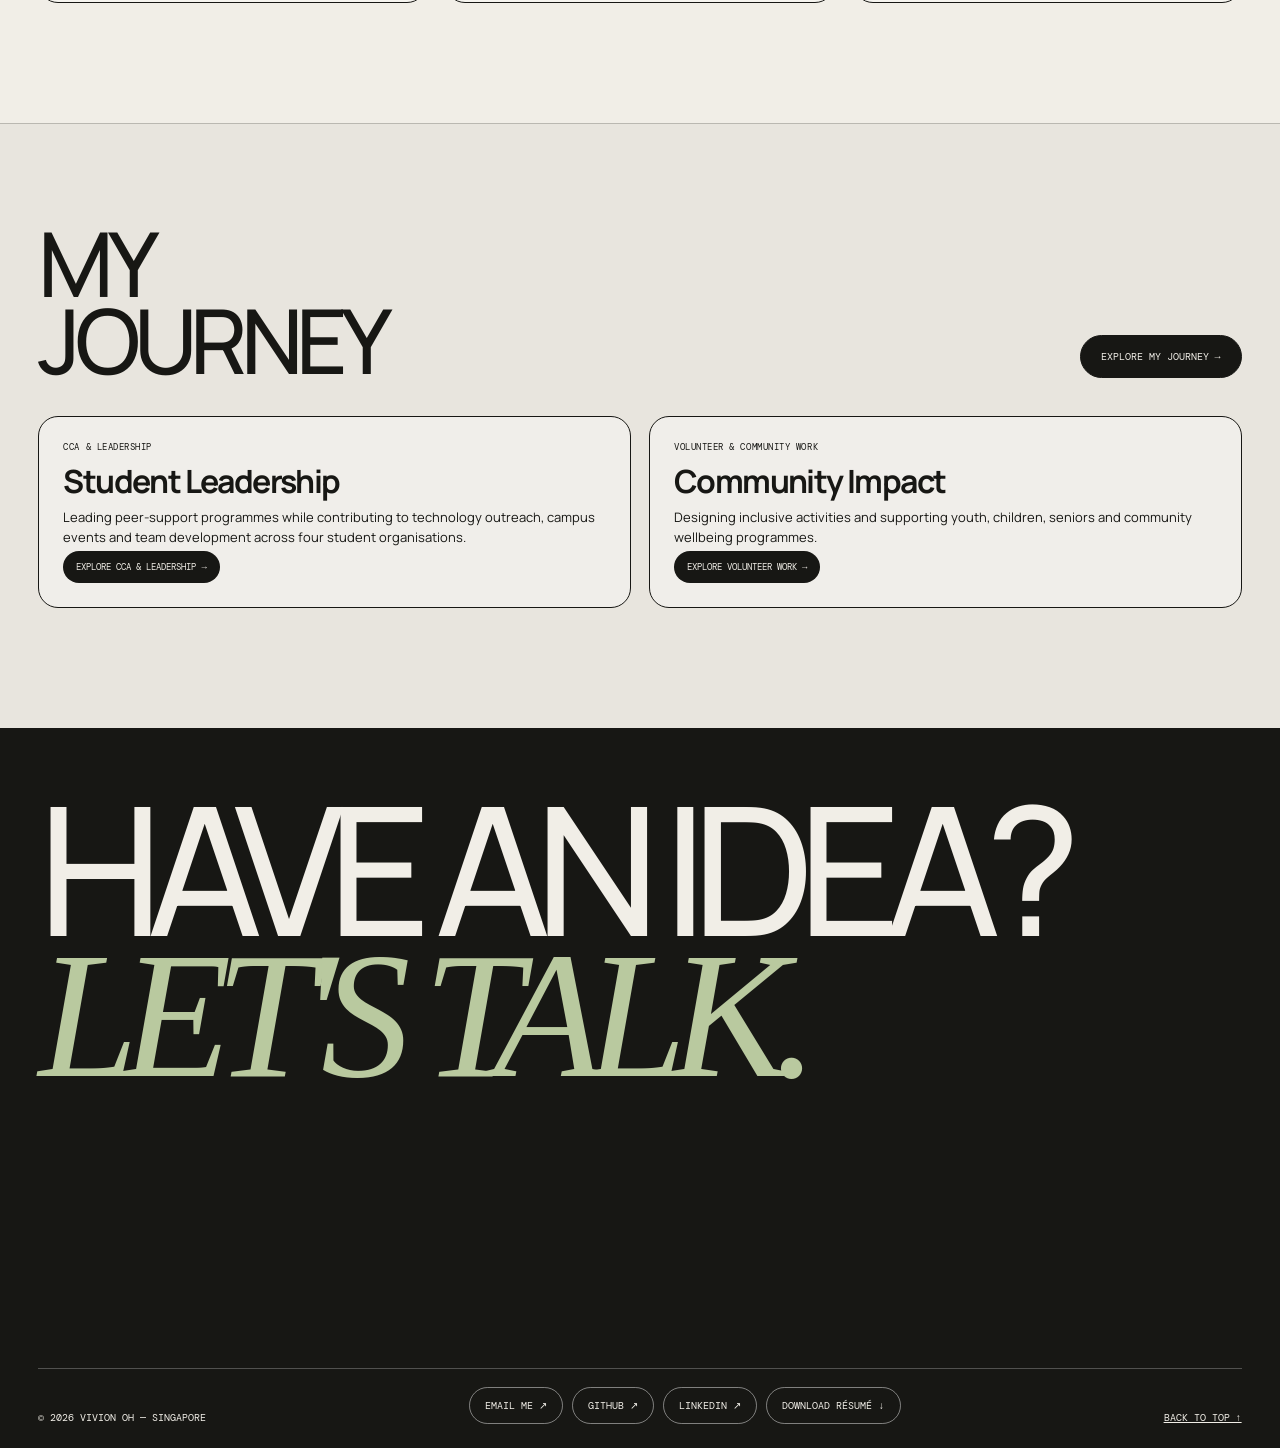
==== commit e87bbe24: "Replace downloadable resume with user supplied PDF" ====
--- a/index.html
+++ b/index.html
@@ -580,7 +580,7 @@
     <h2>Have an idea?<br><em>Let's talk.</em></h2>
     <div class="footer-row">
       <span>© 2026 Vivion Oh — Singapore</span>
-      <div class="socials"><a href="mailto:VivionOh@gmail.com">Email me ↗</a><a href="https://github.com/vvionnn" target="_blank" rel="noopener noreferrer">GitHub ↗</a><a href="https://www.linkedin.com/in/vivion-oh-6b0153307/" target="_blank" rel="noopener noreferrer">LinkedIn ↗</a><a href="assets/Vivion-Oh-Resume.pdf" download>Download résumé ↓</a></div>
+      <div class="socials"><a href="mailto:VivionOh@gmail.com">Email me ↗</a><a href="https://github.com/vvionnn" target="_blank" rel="noopener noreferrer">GitHub ↗</a><a href="https://www.linkedin.com/in/vivion-oh-6b0153307/" target="_blank" rel="noopener noreferrer">LinkedIn ↗</a><a href="assets/Vivion-Oh-Resume.pdf?v=6f1f49cc" download>Download résumé ↓</a></div>
       <a href="#">Back to top ↑</a>
     </div>
   </footer>
